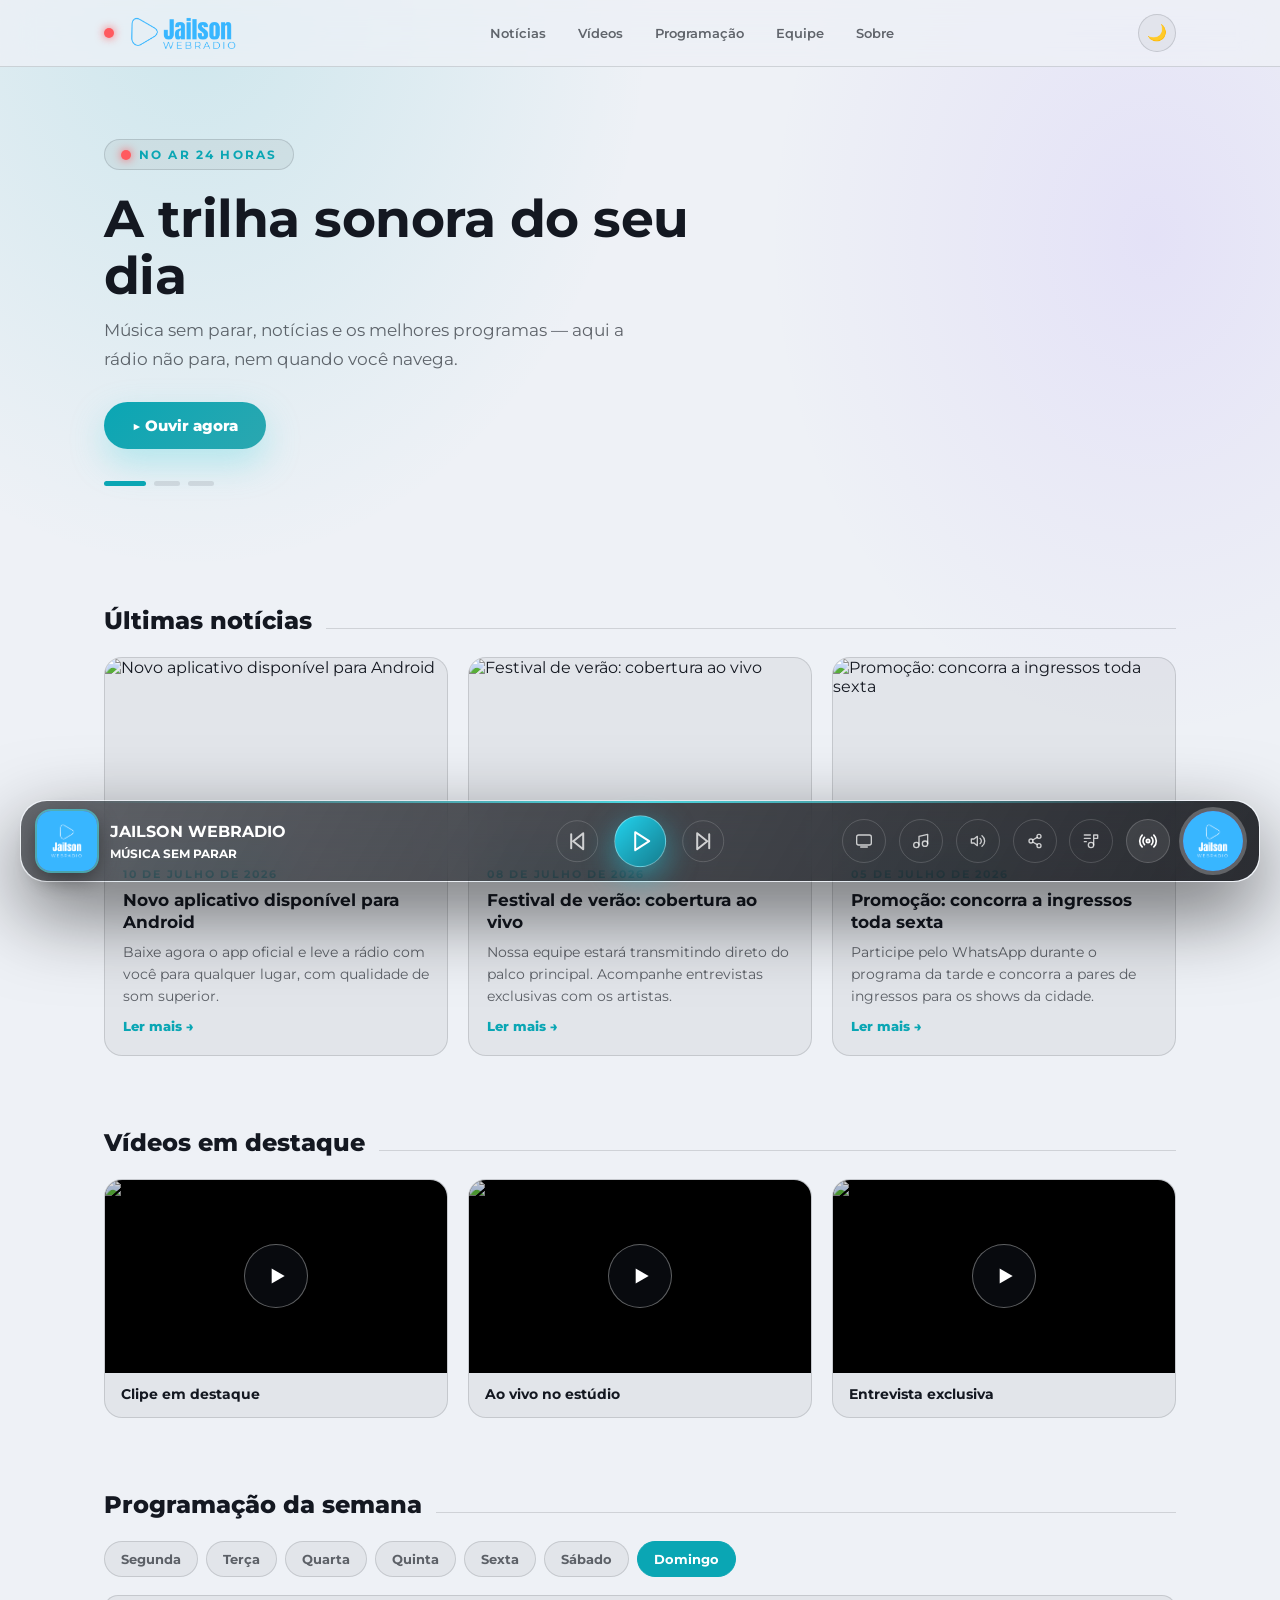
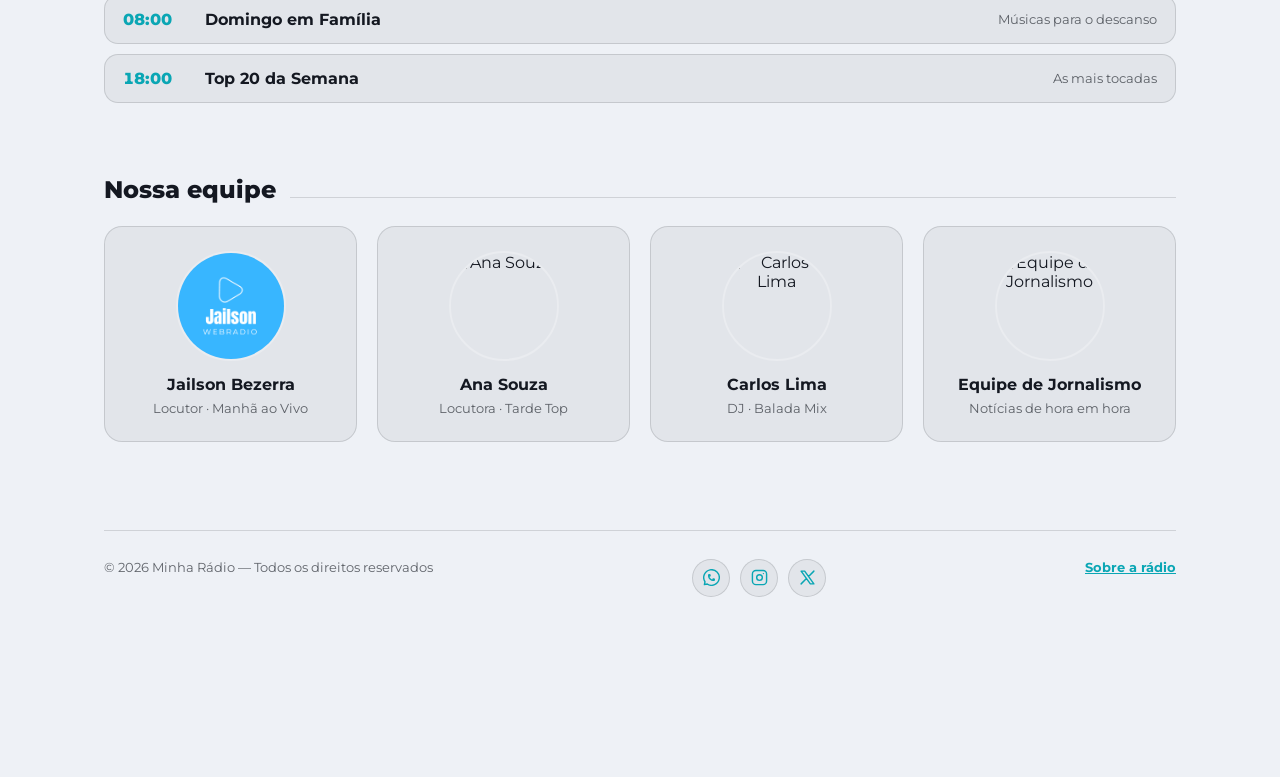
==== index.html @ c41f7ff3 "seo: demo no GitHub Pages, meta tags e README otimizado para busca - meta tags PT+EN (title/descript" ====
<!DOCTYPE html>
<html lang="pt-BR">

<head>
    <meta charset="utf-8">
    <meta name="viewport" content="width=device-width, initial-scale=1">
    <title>Player de Rádio para Rodapé do Site — O Áudio Não Para ao Navegar | Radio Player Component</title>
    <meta name="description" content="Componente de player de rádio fixo no rodapé: o áudio NUNCA para enquanto o visitante navega pelo site (navegação seamless). Now playing com capa, histórico, letra, clipe do YouTube e site demo completo com notícias, vídeos e programação.">
    <meta name="keywords" content="player de rádio rodapé, radio player footer, rádio que não para ao navegar, radio player component, html5 radio player, icecast, shoutcast, zeno fm">
    <link rel="canonical" href="https://jailsonsb2.github.io/bottom_radioplayer/">
    <meta property="og:type" content="website">
    <meta property="og:title" content="Player de Rádio para Rodapé — O Áudio Não Para ao Navegar">
    <meta property="og:description" content="Componente embutível: duas linhas de código e a rádio toca sem interrupção em todas as páginas do site.">
    <meta property="og:url" content="https://jailsonsb2.github.io/bottom_radioplayer/">
    <meta property="og:image" content="https://jailsonsb2.github.io/bottom_radioplayer/assets/jailson_cover.png">
    <meta name="twitter:card" content="summary_large_image">
    <script>
        // Aplica o tema salvo antes do primeiro paint (evita flash)
        (function () {
            var theme = localStorage.getItem("site:theme");
            if (!theme) theme = matchMedia("(prefers-color-scheme: light)").matches ? "light" : "dark";
            document.documentElement.dataset.theme = theme;
        })();
    </script>
    <link rel="stylesheet" href="site.css">
</head>

<body>
    <header class="site-header">
        <div class="site-header-inner">
            <a class="site-brand" href="index.html"><span class="site-brand-dot"></span> <span class="site-brand-name">Minha Rádio</span></a>
            <nav class="site-nav">
                <a href="#noticias">Notícias</a>
                <a href="#videos">Vídeos</a>
                <a href="#programacao">Programação</a>
                <a href="#equipe">Equipe</a>
                <a href="pagina2.html">Sobre</a>
            </nav>
            <button type="button" id="theme-toggle" class="theme-toggle" aria-label="Alternar tema claro/escuro"></button>
        </div>
    </header>

    <div class="site-container">

        <section class="hero-slider" id="site-hero"></section>

        <section class="site-section" id="noticias">
            <h2 class="site-section-title">Últimas notícias</h2>
            <div class="news-grid" id="site-news"></div>
        </section>

        <section class="site-section" id="videos">
            <h2 class="site-section-title">Vídeos em destaque</h2>
            <div class="videos-grid" id="site-videos"></div>
        </section>

        <section class="site-section" id="programacao">
            <h2 class="site-section-title">Programação da semana</h2>
            <div id="site-schedule"></div>
        </section>

        <section class="site-section" id="equipe">
            <h2 class="site-section-title">Nossa equipe</h2>
            <div class="team-grid" id="site-team"></div>
        </section>

        <footer class="site-footer">
            <span id="site-footer-text"></span>
            <div id="site-social" class="footer-social"></div>
            <span><a href="pagina2.html">Sobre a rádio</a></span>
        </footer>

    </div>

    <!-- Conteúdo do site (edite o content.js) -->
    <script src="content.js"></script>
    <script src="site.js"></script>

    <!-- RadioPlayer: só estas duas linhas em cada página do site -->
    <script src="config.js"></script>
    <script src="js/radioplayer.js"></script>
</body>

</html>
---- site.css ----
/* ============================================================
   Estilos do SITE de demonstração (seções de conteúdo).
   Mesma linguagem glass do player: vidro escuro, bordas
   translúcidas, um acento de cor. Não estiliza o player
   (que injeta o próprio CSS).
   ============================================================ */

:root {
    --site-accent: #4dd7e0;
    --site-accent-ink: #04252a;
    --site-bg: #0b0e13;
    --site-text: #eef1f5;
    --site-muted: rgba(238, 241, 245, 0.65);
    --site-surface: rgba(255, 255, 255, 0.06);
    --site-surface-strong: rgba(255, 255, 255, 0.12);
    --site-border: rgba(255, 255, 255, 0.12);
    --site-header-bg: rgba(11, 14, 19, 0.72);
    --site-glow-1: rgba(77, 215, 224, 0.12);
    --site-glow-2: rgba(160, 90, 255, 0.10);
    --site-radius: 18px;
}

/* tema claro — ativado com data-theme="light" no <html> (toggle no header) */
:root[data-theme="light"] {
    --site-accent: #0aa6b4;
    --site-accent-ink: #ffffff;
    --site-bg: #eef1f6;
    --site-text: #141821;
    --site-muted: rgba(20, 24, 33, 0.65);
    --site-surface: rgba(20, 24, 33, 0.05);
    --site-surface-strong: rgba(20, 24, 33, 0.10);
    --site-border: rgba(20, 24, 33, 0.14);
    --site-header-bg: rgba(238, 241, 246, 0.8);
    --site-glow-1: rgba(10, 166, 180, 0.14);
    --site-glow-2: rgba(140, 90, 255, 0.10);
}

* { box-sizing: border-box; }

/* barra de rolagem global, coerente com o tema (claro e escuro) */
html {
    scrollbar-width: thin;
    scrollbar-color: var(--site-surface-strong) transparent;
}

::-webkit-scrollbar {
    width: 10px;
    height: 10px;
    background: transparent;
}

::-webkit-scrollbar-track { background: transparent; }

::-webkit-scrollbar-thumb {
    background: var(--site-surface-strong);
    border-radius: 6px;
    border: 2px solid transparent;
    background-clip: padding-box;
}

::-webkit-scrollbar-thumb:hover { background: var(--site-muted); }

body {
    margin: 0;
    min-height: 100vh;
    font-family: Montserrat, system-ui, sans-serif;
    background:
        radial-gradient(60% 40% at 15% 0%, var(--site-glow-1), transparent 60%),
        radial-gradient(50% 35% at 90% 10%, var(--site-glow-2), transparent 60%),
        var(--site-bg);
    color: var(--site-text);
    transition: background-color 0.3s ease, color 0.3s ease;
}

img { max-width: 100%; display: block; }

.site-container {
    max-width: 1120px;
    margin: 0 auto;
    padding: 0 24px 180px; /* respiro para o dock do player */
}

/* --- header --- */

.site-header {
    position: sticky;
    top: 0;
    z-index: 50;
    backdrop-filter: blur(18px) saturate(160%);
    -webkit-backdrop-filter: blur(18px) saturate(160%);
    background: var(--site-header-bg);
    border-bottom: 1px solid var(--site-border);
}

.theme-toggle {
    width: 38px;
    height: 38px;
    flex: none;
    border-radius: 50%;
    border: 1px solid var(--site-border);
    background: var(--site-surface);
    color: var(--site-text);
    cursor: pointer;
    font-size: 16px;
    line-height: 1;
    display: flex;
    align-items: center;
    justify-content: center;
    transition: background 0.2s ease;
}

.theme-toggle:hover { background: var(--site-surface-strong); }

.site-header-inner {
    max-width: 1120px;
    margin: 0 auto;
    padding: 14px 24px;
    display: flex;
    align-items: center;
    justify-content: space-between;
    gap: 16px;
}

.site-brand {
    font-weight: 800;
    font-size: 18px;
    letter-spacing: 0.04em;
    color: var(--site-text);
    text-decoration: none;
    display: flex;
    align-items: center;
    gap: 10px;
}

.site-brand-logo {
    height: 38px;
    width: auto;
    display: block;
}

.site-brand-dot {
    width: 10px;
    height: 10px;
    border-radius: 50%;
    background: #ff5a5f;
    box-shadow: 0 0 10px #ff5a5f;
    animation: site-live 1.6s ease-in-out infinite;
}

@keyframes site-live {
    0%, 100% { opacity: 1; }
    50% { opacity: 0.4; }
}

.site-nav {
    display: flex;
    gap: 4px;
    flex-wrap: wrap;
}

.site-nav a {
    color: var(--site-muted);
    text-decoration: none;
    font-size: 13px;
    font-weight: 600;
    padding: 8px 14px;
    border-radius: 999px;
    transition: background 0.2s ease, color 0.2s ease;
}

.site-nav a:hover {
    background: var(--site-surface-strong);
    color: var(--site-text);
}

@media (max-width: 700px) {
    .site-nav { display: none; }
}

/* --- hero --- */

.hero {
    padding: 88px 0 64px;
    max-width: 720px;
}

.hero-badge {
    display: inline-flex;
    align-items: center;
    gap: 8px;
    padding: 7px 16px;
    border-radius: 999px;
    background: var(--site-surface);
    border: 1px solid var(--site-border);
    font-size: 12px;
    font-weight: 700;
    letter-spacing: 0.18em;
    text-transform: uppercase;
    color: var(--site-accent);
}

.hero h1 {
    margin: 20px 0 12px;
    font-size: clamp(34px, 6vw, 56px);
    line-height: 1.1;
    letter-spacing: -0.01em;
}

.hero p {
    margin: 0 0 28px;
    font-size: 17px;
    line-height: 1.7;
    color: var(--site-muted);
}

.hero-cta {
    display: inline-flex;
    align-items: center;
    gap: 10px;
    padding: 14px 28px;
    border: none;
    border-radius: 999px;
    background: linear-gradient(135deg, var(--site-accent), #2ba7b0);
    color: var(--site-accent-ink);
    font-family: inherit;
    font-size: 15px;
    font-weight: 800;
    cursor: pointer;
    text-decoration: none;
    box-shadow: 0 14px 34px rgba(77, 215, 224, 0.35);
    transition: transform 0.15s ease, box-shadow 0.2s ease;
}

.hero-cta:hover {
    transform: scale(1.04);
    box-shadow: 0 16px 40px rgba(77, 215, 224, 0.45);
}

/* --- hero slider --- */

.hero-slider {
    position: relative;
    padding: 72px 0 48px;
}

.hero-slides { display: grid; }

.hero-slide {
    grid-area: 1 / 1;
    max-width: 680px;
    opacity: 0;
    transform: translateY(12px);
    transition: opacity 0.5s ease, transform 0.5s ease;
    pointer-events: none;
}

.hero-slide.is-active {
    opacity: 1;
    transform: none;
    pointer-events: auto;
}

.hero-slide h1 {
    margin: 20px 0 12px;
    font-size: clamp(32px, 5.5vw, 52px);
    line-height: 1.1;
    letter-spacing: -0.01em;
}

.hero-slide p {
    margin: 0 0 28px;
    font-size: 17px;
    line-height: 1.7;
    color: var(--site-muted);
    max-width: 560px;
}

/* camada própria das imagens (irmã dos slides): fica fora do transform dos
   slides — dentro deles o transform virava containing block da imagem
   absoluta e ela "pulava" de posição ao fim da transição */
.hero-slide-image {
    position: absolute;
    top: 48px;
    right: 0;
    bottom: 48px;
    width: 40%;
    height: auto;
    object-fit: cover;
    border-radius: 24px;
    pointer-events: none;
    mask-image: linear-gradient(90deg, transparent, #000 45%);
    -webkit-mask-image: linear-gradient(90deg, transparent, #000 45%);
    opacity: 0;
    transition: opacity 0.5s ease;
}

.hero-slide-image.is-active { opacity: 0.9; }

@media (max-width: 980px) {
    .hero-images { display: none; }
}

.hero-dots {
    display: flex;
    gap: 8px;
    margin-top: 32px;
}

.hero-dot {
    width: 26px;
    height: 5px;
    padding: 0;
    border: none;
    border-radius: 3px;
    background: var(--site-surface-strong);
    cursor: pointer;
    transition: background 0.2s ease, width 0.2s ease;
}

.hero-dot:hover { background: var(--site-muted); }

.hero-dot.is-active {
    width: 42px;
    background: var(--site-accent);
}

/* --- seções --- */

.site-section {
    margin-top: 72px;
    scroll-margin-top: 84px; /* âncoras não ficam escondidas sob o header fixo */
}

.site-section-title {
    display: flex;
    align-items: baseline;
    gap: 14px;
    margin: 0 0 22px;
    font-size: 24px;
    font-weight: 800;
}

.site-section-title::after {
    content: "";
    flex: 1;
    height: 1px;
    background: var(--site-border);
}

/* --- notícias --- */

.news-grid {
    display: grid;
    grid-template-columns: repeat(auto-fill, minmax(280px, 1fr));
    gap: 20px;
}

.news-card {
    display: flex;
    flex-direction: column;
    border-radius: var(--site-radius);
    overflow: hidden;
    background: var(--site-surface);
    border: 1px solid var(--site-border);
    text-decoration: none;
    color: inherit;
    transition: transform 0.15s ease, border-color 0.2s ease;
}

.news-card:hover {
    transform: translateY(-3px);
    border-color: rgba(255, 255, 255, 0.25);
}

.news-card img {
    width: 100%;
    aspect-ratio: 16 / 9;
    object-fit: cover;
}

.news-card-body {
    padding: 16px 18px 20px;
}

.news-card-date {
    font-size: 11px;
    font-weight: 700;
    letter-spacing: 0.16em;
    text-transform: uppercase;
    color: var(--site-accent);
}

.news-card h3 {
    margin: 8px 0 8px;
    font-size: 17px;
    line-height: 1.35;
}

.news-card p {
    margin: 0;
    font-size: 13.5px;
    line-height: 1.6;
    color: var(--site-muted);
}

.news-card-more {
    display: inline-block;
    margin-top: 12px;
    font-size: 12.5px;
    font-weight: 800;
    color: var(--site-accent);
}

/* modal de notícia (conteúdo completo) */
.news-modal {
    position: fixed;
    inset: 0;
    z-index: 200;
    display: flex;
    align-items: center;
    justify-content: center;
    padding: 24px;
    background: rgba(5, 8, 12, 0.7);
    backdrop-filter: blur(8px);
    -webkit-backdrop-filter: blur(8px);
    opacity: 0;
    transition: opacity 0.25s ease;
}

.news-modal.is-open { opacity: 1; }

.news-modal-card {
    position: relative;
    width: min(680px, 100%);
    max-height: 85vh;
    overflow-y: auto;
    border-radius: 22px;
    background: var(--site-bg);
    border: 1px solid var(--site-border);
    box-shadow: 0 40px 100px rgba(0, 0, 0, 0.55);
    transform: translateY(16px);
    transition: transform 0.25s ease;
}

.news-modal.is-open .news-modal-card { transform: none; }

/* scrollbar discreta, coerente com o vidro */
.news-modal-card {
    scrollbar-width: thin;
    scrollbar-color: var(--site-surface-strong) transparent;
}

.news-modal-card::-webkit-scrollbar { width: 8px; }
.news-modal-card::-webkit-scrollbar-track { background: transparent; }

.news-modal-card::-webkit-scrollbar-thumb {
    background: var(--site-surface-strong);
    border-radius: 4px;
}

.news-modal-card::-webkit-scrollbar-thumb:hover { background: var(--site-muted); }

.news-modal-card > img {
    width: 100%;
    aspect-ratio: 16 / 7;
    object-fit: cover;
}

.news-modal-close {
    position: absolute;
    top: 14px;
    right: 14px;
    z-index: 2;
    width: 38px;
    height: 38px;
    border: none;
    border-radius: 50%;
    background: rgba(11, 14, 19, 0.65);
    color: #fff;
    font-size: 15px;
    cursor: pointer;
    backdrop-filter: blur(8px);
    transition: background 0.2s ease;
}

.news-modal-close:hover { background: rgba(11, 14, 19, 0.9); }

.news-modal-body { padding: 24px 28px 32px; }

.news-modal-body h2 {
    margin: 10px 0 16px;
    font-size: 24px;
    line-height: 1.3;
}

.news-modal-body p {
    margin: 0 0 14px;
    font-size: 15px;
    line-height: 1.8;
    color: var(--site-muted);
}

body.news-modal-open { overflow: hidden; }

/* --- vídeos (click-to-play, leve) --- */

.videos-grid {
    display: grid;
    grid-template-columns: repeat(auto-fill, minmax(300px, 1fr));
    gap: 20px;
}

.video-card {
    border-radius: var(--site-radius);
    overflow: hidden;
    border: 1px solid var(--site-border);
    background: var(--site-surface);
}

.video-thumb {
    position: relative;
    width: 100%;
    aspect-ratio: 16 / 9;
    padding: 0;
    border: none;
    cursor: pointer;
    background: #000;
    display: block;
}

.video-thumb img {
    width: 100%;
    height: 100%;
    object-fit: cover;
    opacity: 0.85;
    transition: opacity 0.2s ease, transform 0.3s ease;
}

.video-thumb:hover img {
    opacity: 1;
    transform: scale(1.03);
}

.video-thumb::after {
    content: "";
    position: absolute;
    inset: 0;
    margin: auto;
    width: 64px;
    height: 64px;
    border-radius: 50%;
    background:
        url('data:image/svg+xml;utf8,<svg xmlns="http://www.w3.org/2000/svg" viewBox="0 0 24 24" fill="white"><path d="m8 5 12 7-12 7z"/></svg>') center / 26px no-repeat,
        rgba(11, 14, 19, 0.75);
    border: 1px solid rgba(255, 255, 255, 0.35);
    backdrop-filter: blur(6px);
    transition: transform 0.15s ease;
}

.video-thumb:hover::after { transform: scale(1.08); }

.video-card iframe {
    width: 100%;
    aspect-ratio: 16 / 9;
    border: 0;
    display: block;
}

.video-card-title {
    padding: 12px 16px 14px;
    font-size: 14px;
    font-weight: 700;
}

/* --- modo vídeo: mini-player flutuante (sobrevive à navegação) --- */

.video-dock {
    position: fixed;
    right: 16px;
    bottom: 122px; /* acima do dock do player */
    z-index: 90;
    width: min(400px, calc(100vw - 32px));
    border-radius: 16px;
    overflow: hidden;
    background: rgba(13, 17, 23, 0.96);
    border: 1px solid rgba(255, 255, 255, 0.16);
    box-shadow: 0 24px 60px rgba(0, 0, 0, 0.55);
    animation: video-dock-in 0.35s ease both;
}

@keyframes video-dock-in {
    from { transform: translateY(16px); opacity: 0; }
}

.video-dock-header {
    display: flex;
    align-items: center;
    justify-content: space-between;
    gap: 10px;
    padding: 10px 12px;
    color: #fff;
}

.video-dock-title {
    font-size: 13px;
    font-weight: 700;
    white-space: nowrap;
    overflow: hidden;
    text-overflow: ellipsis;
}

.video-dock-close {
    flex: none;
    width: 28px;
    height: 28px;
    border: none;
    border-radius: 50%;
    background: rgba(255, 255, 255, 0.1);
    color: #fff;
    font-size: 12px;
    cursor: pointer;
    transition: background 0.2s ease;
}

.video-dock-close:hover { background: rgba(255, 255, 255, 0.22); }

.video-dock-body iframe {
    width: 100%;
    aspect-ratio: 16 / 9;
    display: block;
    border: 0;
}

/* --- programação --- */

.schedule-tabs {
    display: flex;
    gap: 8px;
    flex-wrap: wrap;
    margin-bottom: 18px;
}

.schedule-tab {
    padding: 9px 16px;
    border-radius: 999px;
    border: 1px solid var(--site-border);
    background: var(--site-surface);
    color: var(--site-muted);
    font-family: inherit;
    font-size: 13px;
    font-weight: 700;
    cursor: pointer;
    transition: background 0.2s ease, color 0.2s ease;
}

.schedule-tab:hover { background: var(--site-surface-strong); }

.schedule-tab.is-active {
    background: var(--site-accent);
    border-color: var(--site-accent);
    color: var(--site-accent-ink);
}

.schedule-list {
    display: grid;
    gap: 10px;
}

.schedule-item {
    display: flex;
    align-items: center;
    gap: 18px;
    padding: 14px 18px;
    border-radius: 14px;
    background: var(--site-surface);
    border: 1px solid var(--site-border);
}

.schedule-time {
    flex: none;
    min-width: 64px;
    font-weight: 800;
    color: var(--site-accent);
    font-variant-numeric: tabular-nums;
}

.schedule-name { font-weight: 700; }

.schedule-host {
    margin-left: auto;
    font-size: 13px;
    color: var(--site-muted);
    text-align: right;
}

.schedule-empty {
    padding: 22px;
    text-align: center;
    color: var(--site-muted);
    background: var(--site-surface);
    border: 1px dashed var(--site-border);
    border-radius: 14px;
}

/* --- equipe --- */

.team-grid {
    display: grid;
    grid-template-columns: repeat(auto-fill, minmax(200px, 1fr));
    gap: 20px;
}

.team-card {
    text-align: center;
    padding: 24px 16px;
    border-radius: var(--site-radius);
    background: var(--site-surface);
    border: 1px solid var(--site-border);
}

.team-card img {
    width: 110px;
    height: 110px;
    border-radius: 50%;
    object-fit: cover;
    margin: 0 auto 14px;
    border: 2px solid rgba(255, 255, 255, 0.25);
}

.team-card h3 { margin: 0 0 4px; font-size: 16px; }

.team-card span { font-size: 12.5px; color: var(--site-muted); }

/* --- footer --- */

.site-footer {
    margin-top: 88px;
    padding-top: 28px;
    border-top: 1px solid var(--site-border);
    display: flex;
    justify-content: space-between;
    gap: 16px;
    flex-wrap: wrap;
    font-size: 13px;
    color: var(--site-muted);
}

.site-footer a { color: var(--site-accent); font-weight: 700; }

/* redes sociais (saíram do player) */
.footer-social {
    display: flex;
    gap: 10px;
    flex-wrap: wrap;
}

.site-social-item {
    width: 38px;
    height: 38px;
    display: flex;
    align-items: center;
    justify-content: center;
    border-radius: 50%;
    border: 1px solid var(--site-border);
    background: var(--site-surface);
    color: var(--site-text);
    transition: background 0.2s ease, transform 0.15s ease;
}

.site-social-item:hover {
    background: var(--site-surface-strong);
    transform: translateY(-2px);
}

.site-social-item svg {
    width: 17px;
    height: 17px;
    fill: none;
    stroke: currentColor;
    stroke-width: 2;
    stroke-linecap: round;
    stroke-linejoin: round;
}
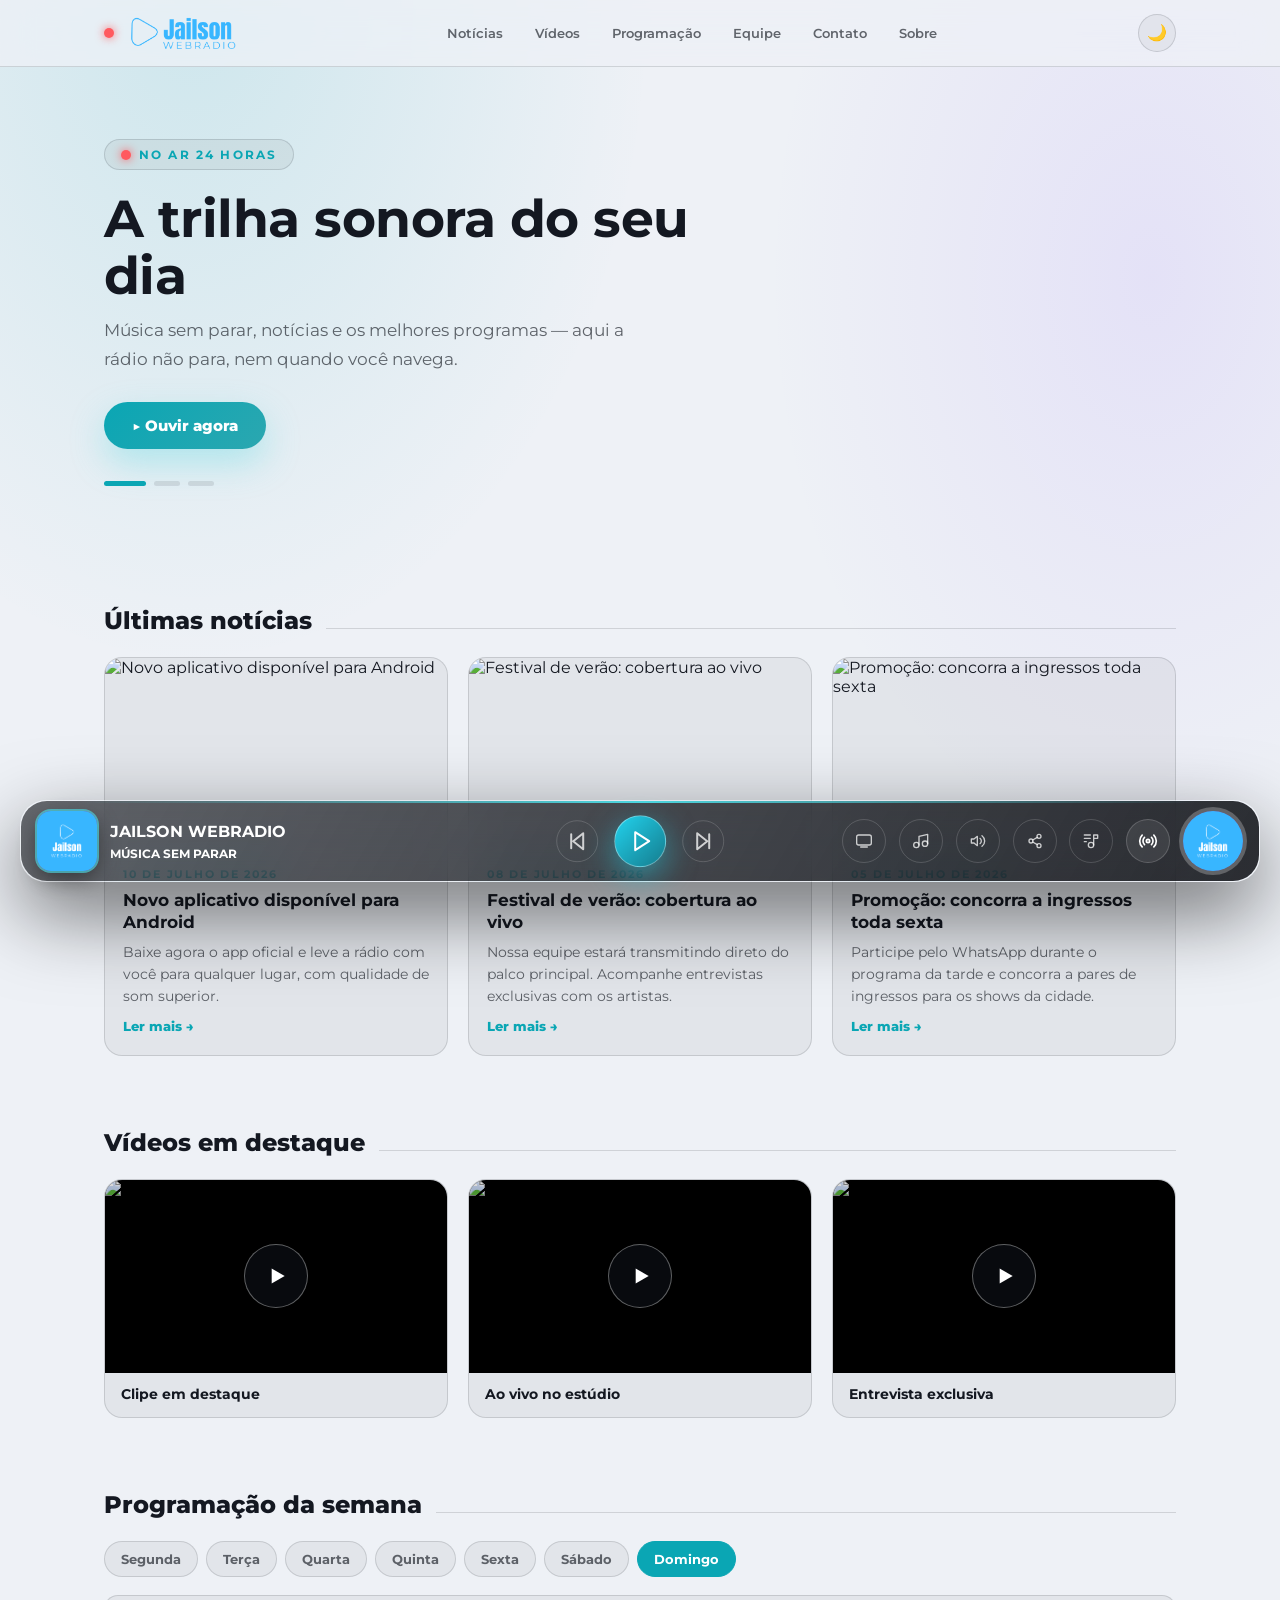
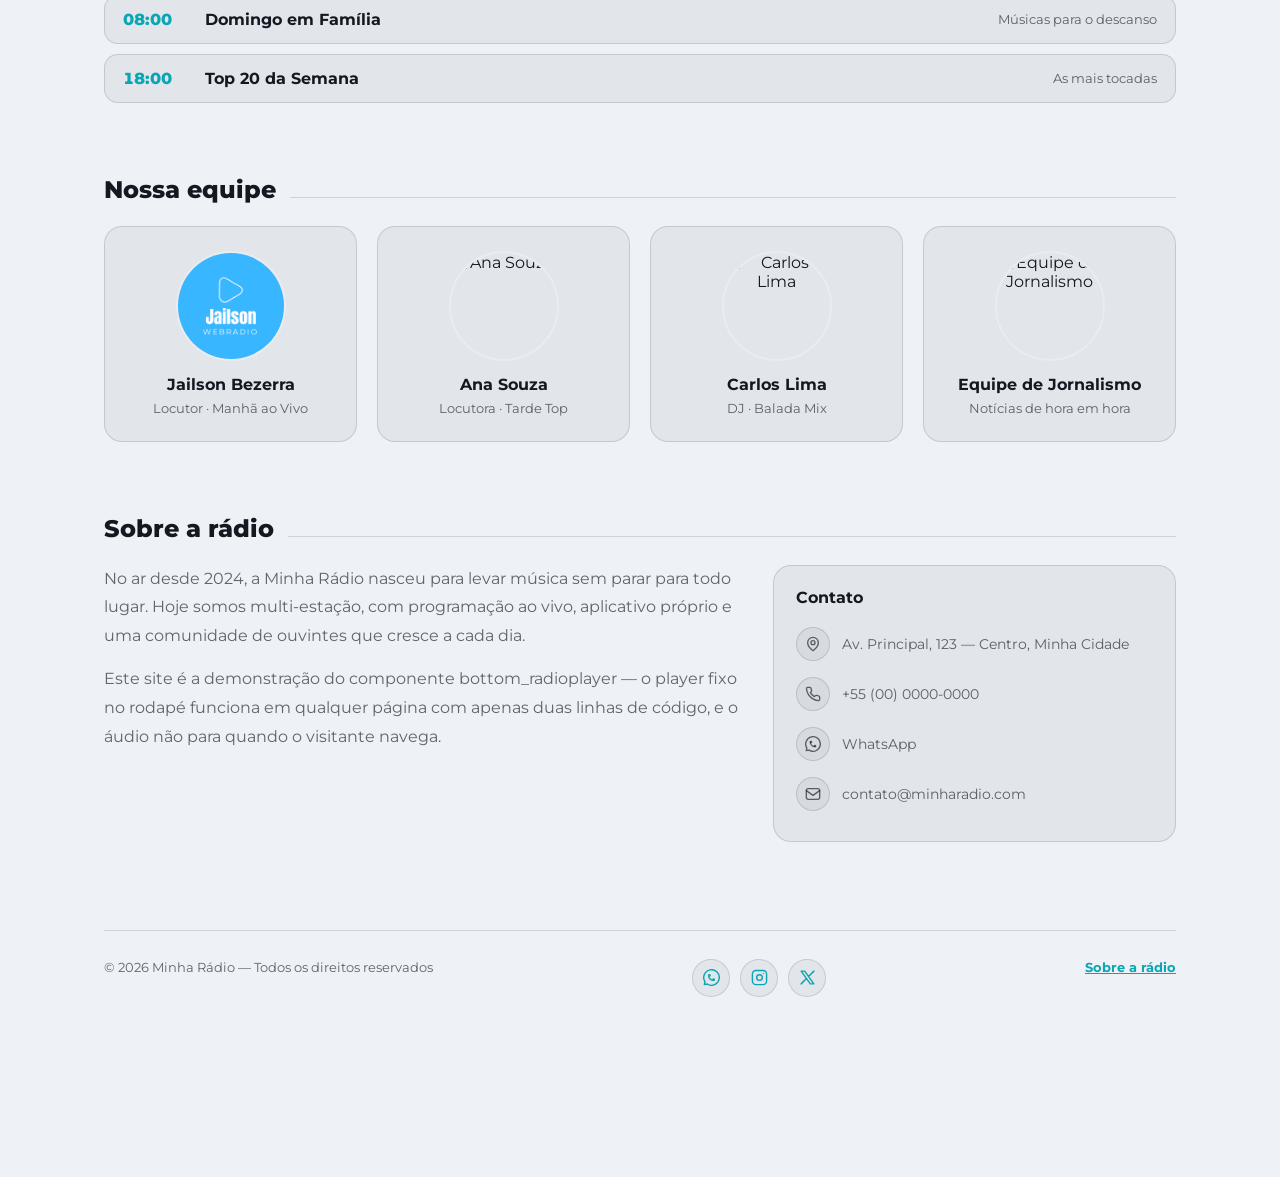
==== commit 6a0119e8: "feat: lyrics toggle, about/contact section and mobile nav menu (#6) - New `lyrics: false` option in " ====
--- a/index.html
+++ b/index.html
@@ -34,9 +34,13 @@
                 <a href="#videos">Vídeos</a>
                 <a href="#programacao">Programação</a>
                 <a href="#equipe">Equipe</a>
+                <a href="#contato">Contato</a>
                 <a href="pagina2.html">Sobre</a>
             </nav>
             <button type="button" id="theme-toggle" class="theme-toggle" aria-label="Alternar tema claro/escuro"></button>
+            <button type="button" id="nav-toggle" class="nav-toggle" aria-label="Abrir menu" aria-expanded="false">
+                <svg viewBox="0 0 24 24"><path d="M3 6h18M3 12h18M3 18h18"></path></svg>
+            </button>
         </div>
     </header>
 
@@ -64,6 +68,11 @@
             <div class="team-grid" id="site-team"></div>
         </section>
 
+        <section class="site-section" id="contato">
+            <h2 class="site-section-title">Sobre a rádio</h2>
+            <div class="about-grid" id="site-about"></div>
+        </section>
+
         <footer class="site-footer">
             <span id="site-footer-text"></span>
             <div id="site-social" class="footer-social"></div>
--- a/site.css
+++ b/site.css
@@ -173,8 +173,59 @@
     color: var(--site-text);
 }
 
+/* botão hambúrguer — só aparece em telas pequenas */
+.nav-toggle {
+    display: none;
+    width: 38px;
+    height: 38px;
+    flex: none;
+    border-radius: 50%;
+    border: 1px solid var(--site-border);
+    background: var(--site-surface);
+    color: var(--site-text);
+    cursor: pointer;
+    align-items: center;
+    justify-content: center;
+    transition: background 0.2s ease;
+}
+
+.nav-toggle:hover { background: var(--site-surface-strong); }
+
+.nav-toggle svg {
+    width: 18px;
+    height: 18px;
+    fill: none;
+    stroke: currentColor;
+    stroke-width: 2;
+    stroke-linecap: round;
+}
+
 @media (max-width: 700px) {
-    .site-nav { display: none; }
+    .nav-toggle { display: flex; }
+
+    /* menu vira um painel colapsável abaixo do header */
+    .site-nav {
+        display: none;
+        position: absolute;
+        top: 100%;
+        left: 0;
+        right: 0;
+        flex-direction: column;
+        gap: 2px;
+        padding: 8px 16px 14px;
+        /* fundo sólido: o painel cobre o conteúdo da página ao abrir */
+        background: var(--site-bg);
+        border-bottom: 1px solid var(--site-border);
+        box-shadow: 0 18px 30px rgba(0, 0, 0, 0.18);
+    }
+
+    .site-header.nav-open .site-nav { display: flex; }
+
+    .site-nav a {
+        padding: 12px 14px;
+        font-size: 14px;
+        border-radius: 12px;
+    }
 }
 
 /* --- hero --- */
@@ -731,6 +782,71 @@
 
 .team-card span { font-size: 12.5px; color: var(--site-muted); }
 
+/* --- sobre a rádio (história + contato) --- */
+
+.about-grid {
+    display: grid;
+    grid-template-columns: 1.6fr 1fr;
+    gap: 24px;
+    align-items: start;
+}
+
+.about-history p {
+    margin: 0 0 14px;
+    line-height: 1.8;
+    color: var(--site-muted);
+}
+
+.about-history p:last-child { margin-bottom: 0; }
+
+.contact-card {
+    border-radius: var(--site-radius);
+    background: var(--site-surface);
+    border: 1px solid var(--site-border);
+    padding: 22px;
+}
+
+.contact-card h3 { margin: 0 0 12px; font-size: 16px; }
+
+.contact-item {
+    display: flex;
+    align-items: center;
+    gap: 12px;
+    padding: 8px 0;
+    color: var(--site-muted);
+    font-size: 13.5px;
+    text-decoration: none;
+    transition: color 0.2s ease;
+}
+
+a.contact-item:hover { color: var(--site-text); }
+
+.contact-icon {
+    width: 34px;
+    height: 34px;
+    flex: none;
+    display: flex;
+    align-items: center;
+    justify-content: center;
+    border-radius: 50%;
+    border: 1px solid var(--site-border);
+    background: var(--site-surface);
+}
+
+.contact-icon svg {
+    width: 16px;
+    height: 16px;
+    fill: none;
+    stroke: currentColor;
+    stroke-width: 2;
+    stroke-linecap: round;
+    stroke-linejoin: round;
+}
+
+@media (max-width: 800px) {
+    .about-grid { grid-template-columns: 1fr; }
+}
+
 /* --- footer --- */
 
 .site-footer {
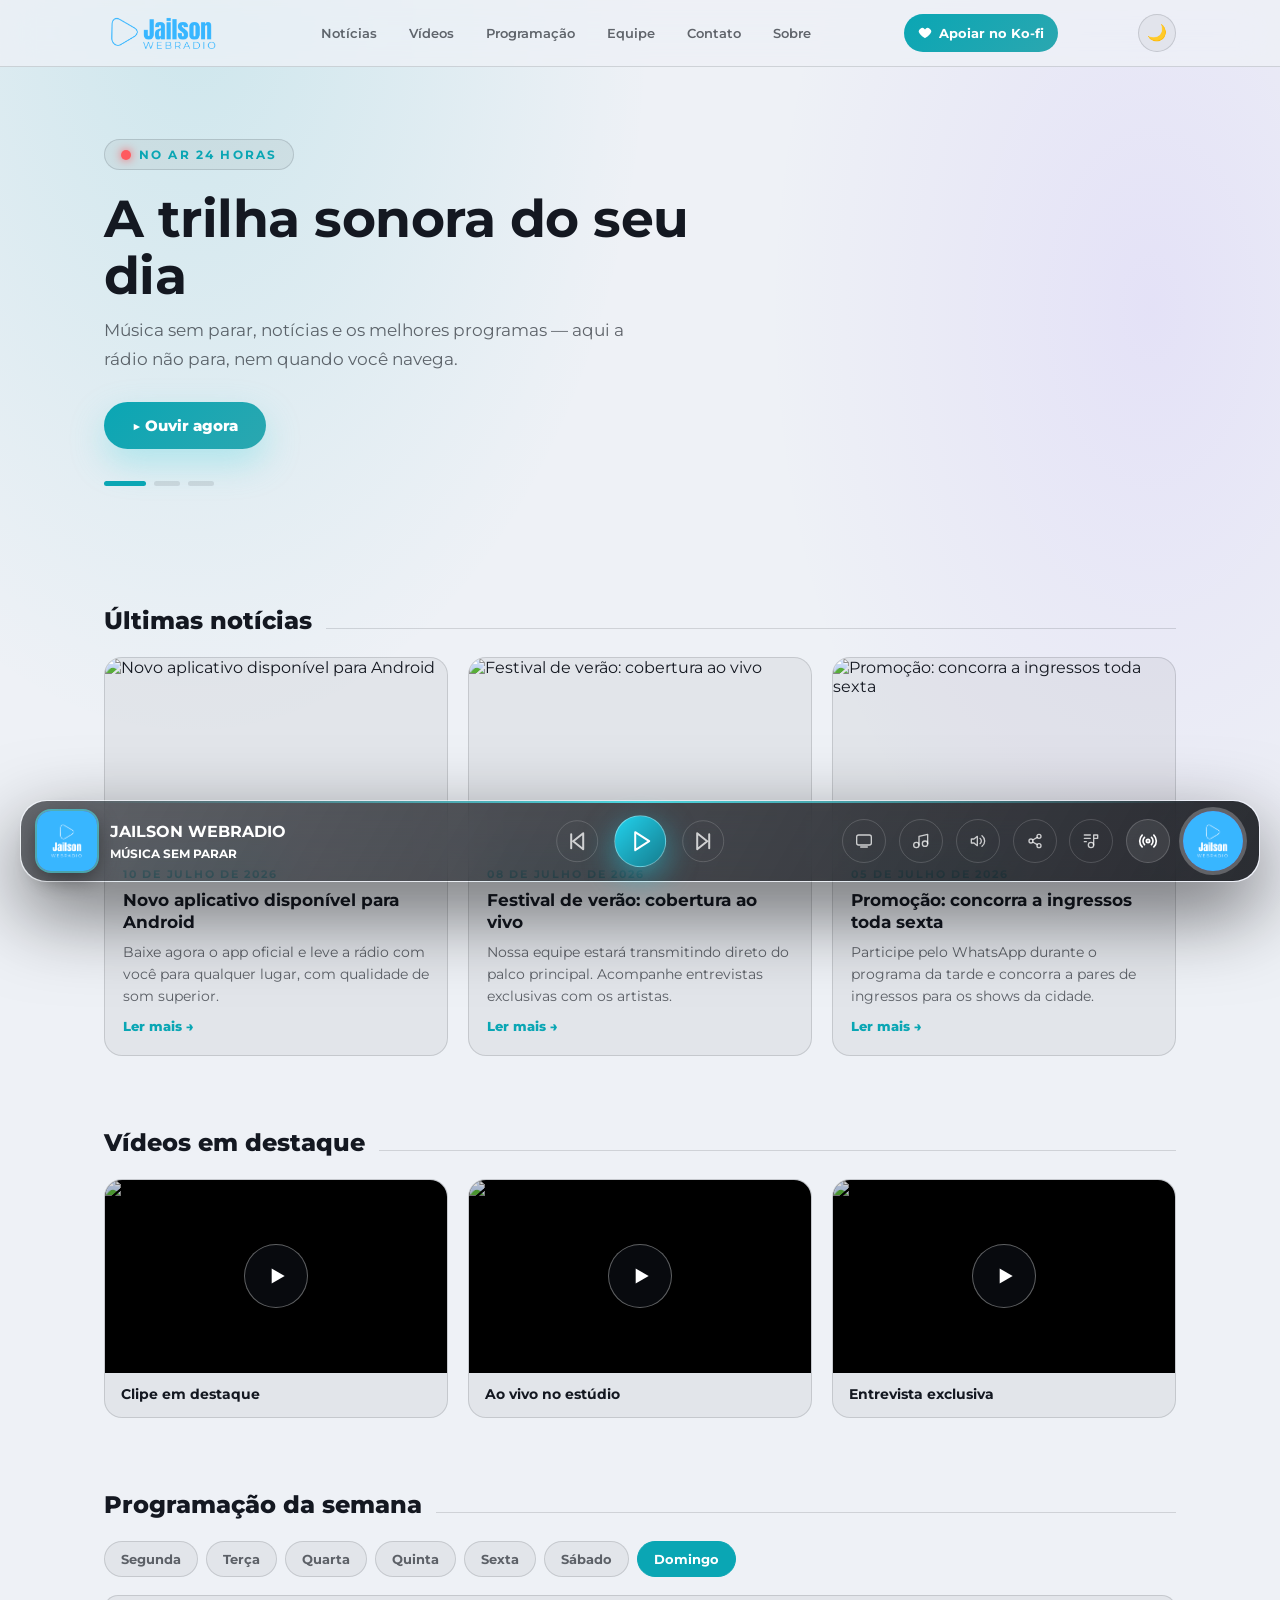
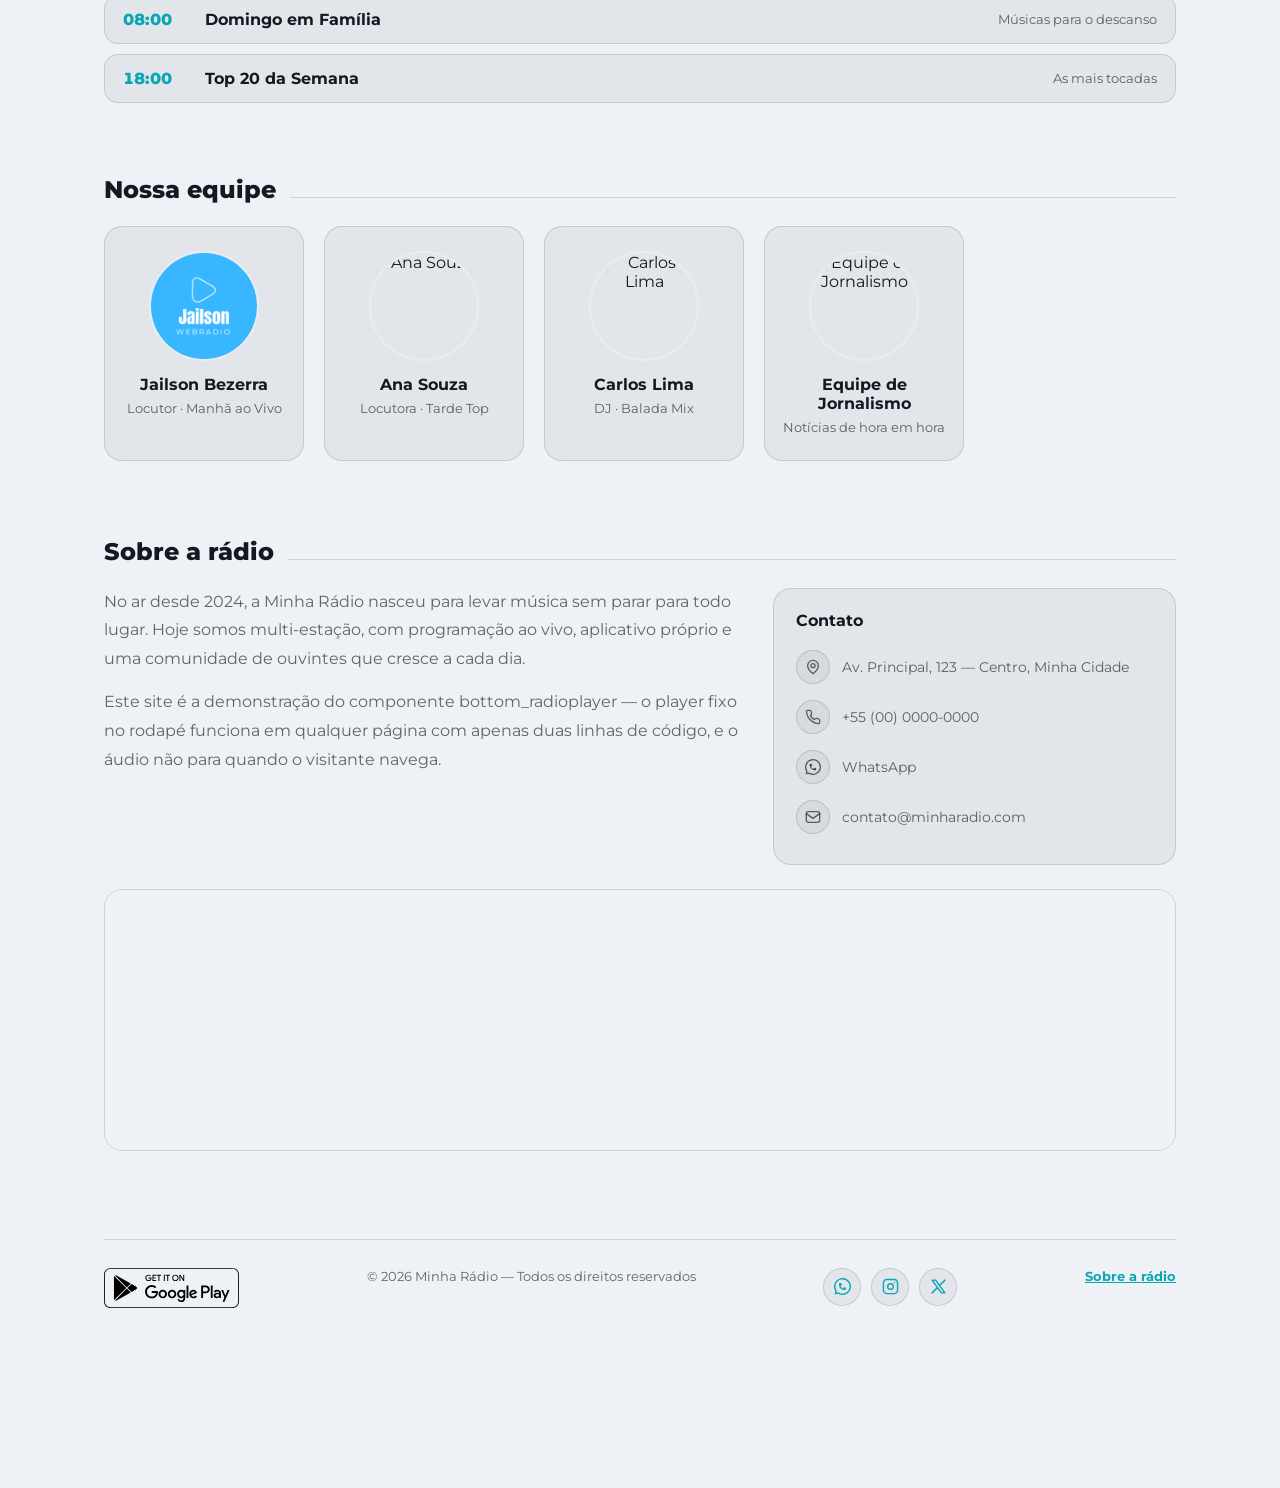
==== commit 2adb717d: "Add new Kofi brand asset: support_me_on_kofi_red.png" ====
--- a/index.html
+++ b/index.html
@@ -28,7 +28,7 @@
 <body>
     <header class="site-header">
         <div class="site-header-inner">
-            <a class="site-brand" href="index.html"><span class="site-brand-dot"></span> <span class="site-brand-name">Minha Rádio</span></a>
+            <a class="site-brand" href="index.html"><span class="site-brand-name">Minha Rádio</span></a>
             <nav class="site-nav">
                 <a href="#noticias">Notícias</a>
                 <a href="#videos">Vídeos</a>
--- a/site.css
+++ b/site.css
@@ -111,6 +111,79 @@
 
 .theme-toggle:hover { background: var(--site-surface-strong); }
 
+/* extras no topo: chip de clima + botão de doação (à la portal) */
+.header-extras {
+    display: flex;
+    align-items: center;
+    gap: 10px;
+}
+
+.header-weather {
+    display: flex;
+    align-items: center;
+    gap: 8px;
+    height: 38px;
+    padding: 0 12px 0 10px;
+    border-radius: 999px;
+    border: 1px solid var(--site-border);
+    background: var(--site-surface);
+    color: var(--site-text);
+    text-decoration: none;
+    transition: background 0.2s ease;
+}
+
+.header-weather:hover { background: var(--site-surface-strong); }
+
+.header-weather-icon { font-size: 18px; line-height: 1; }
+
+.header-weather-info {
+    display: flex;
+    flex-direction: column;
+    line-height: 1.15;
+}
+
+.header-weather-city {
+    font-size: 11px;
+    font-weight: 600;
+    color: var(--site-muted);
+}
+
+.header-weather-temp {
+    font-size: 13px;
+    font-weight: 700;
+}
+
+.header-donate {
+    display: inline-flex;
+    align-items: center;
+    justify-content: center;
+    gap: 7px;
+    height: 38px;
+    padding: 0 14px;
+    border-radius: 999px;
+    font-size: 13px;
+    font-weight: 700;
+    text-decoration: none;
+    color: var(--site-accent-ink);
+    background: linear-gradient(135deg, var(--site-accent), #2ba7b0);
+    transition: filter 0.2s ease, transform 0.15s ease;
+}
+
+.header-donate:hover { filter: brightness(1.08); transform: translateY(-1px); }
+
+.header-donate-icon {
+    display: flex;
+    width: 14px;
+    height: 14px;
+}
+
+.header-donate-icon svg {
+    width: 100%;
+    height: 100%;
+    fill: currentColor;
+    stroke: none;
+}
+
 .site-header-inner {
     max-width: 1120px;
     margin: 0 auto;
@@ -202,6 +275,13 @@
 
 @media (max-width: 700px) {
     .nav-toggle { display: flex; }
+
+    /* no mobile o header fica apertado: o clima some, o botão de doar
+       vira só o coração (o rótulo é escondido) */
+    .header-weather { display: none; }
+
+    .header-donate { padding: 8px; gap: 0; }
+    .header-donate span:not(.header-donate-icon) { display: none; }
 
     /* menu vira um painel colapsável abaixo do header */
     .site-nav {
@@ -755,13 +835,54 @@
 
 /* --- equipe --- */
 
-.team-grid {
-    display: grid;
-    grid-template-columns: repeat(auto-fill, minmax(200px, 1fr));
+/* Carrossel: track rola na horizontal (scroll-snap), setas nas pontas.
+   As setas só aparecem quando o conteúdo transborda (has-overflow),
+   e ficam desabilitadas na ponta em que já não há mais o que rolar. */
+.team-carousel {
+    position: relative;
+    display: flex;
+    align-items: center;
+    gap: 10px;
+}
+
+.team-arrow {
+    flex: none;
+    width: 40px;
+    height: 40px;
+    border-radius: 50%;
+    border: 1px solid var(--site-border);
+    background: var(--site-surface);
+    color: var(--site-text);
+    font-size: 20px;
+    line-height: 1;
+    cursor: pointer;
+    transition: background 0.2s ease, opacity 0.2s ease;
+    display: none;
+}
+
+.team-carousel.has-overflow .team-arrow { display: block; }
+
+.team-arrow:hover:not(:disabled) { background: var(--site-surface-strong); }
+
+.team-arrow:disabled { opacity: 0.35; cursor: default; }
+
+.team-track {
+    display: flex;
     gap: 20px;
-}
+    overflow-x: auto;
+    scroll-snap-type: x mandatory;
+    scroll-behavior: smooth;
+    flex: 1;
+    min-width: 0;
+    padding-bottom: 4px;
+}
+
+.team-track::-webkit-scrollbar { height: 6px; }
 
 .team-card {
+    flex: none;
+    width: 200px;
+    scroll-snap-align: start;
     text-align: center;
     padding: 24px 16px;
     border-radius: var(--site-radius);
@@ -843,6 +964,21 @@
     stroke-linejoin: round;
 }
 
+/* mapa: ocupa as duas colunas do grid, abaixo da história/contato */
+.map-card {
+    grid-column: 1 / -1;
+    border-radius: var(--site-radius);
+    border: 1px solid var(--site-border);
+    overflow: hidden;
+}
+
+.map-card iframe {
+    display: block;
+    width: 100%;
+    height: 260px;
+    border: 0;
+}
+
 @media (max-width: 800px) {
     .about-grid { grid-template-columns: 1fr; }
 }
@@ -897,3 +1033,30 @@
     stroke-linecap: round;
     stroke-linejoin: round;
 }
+
+/* badges oficiais das lojas (rodapé) — SVG branco de assets/app/ */
+.footer-apps {
+    display: flex;
+    gap: 10px;
+    flex-wrap: wrap;
+    align-items: center;
+}
+
+.store-badge {
+    display: inline-flex;
+    transition: transform 0.15s ease, opacity 0.2s ease;
+}
+
+.store-badge:hover { transform: translateY(-1px); opacity: 0.85; }
+
+.store-badge img {
+    height: 40px;
+    width: auto;
+    display: block;
+}
+
+/* o SVG é branco (feito para fundo escuro); no tema claro, inverte para
+   preto e assim mantém contraste sobre o rodapé claro */
+:root[data-theme="light"] .store-badge img {
+    filter: invert(1);
+}
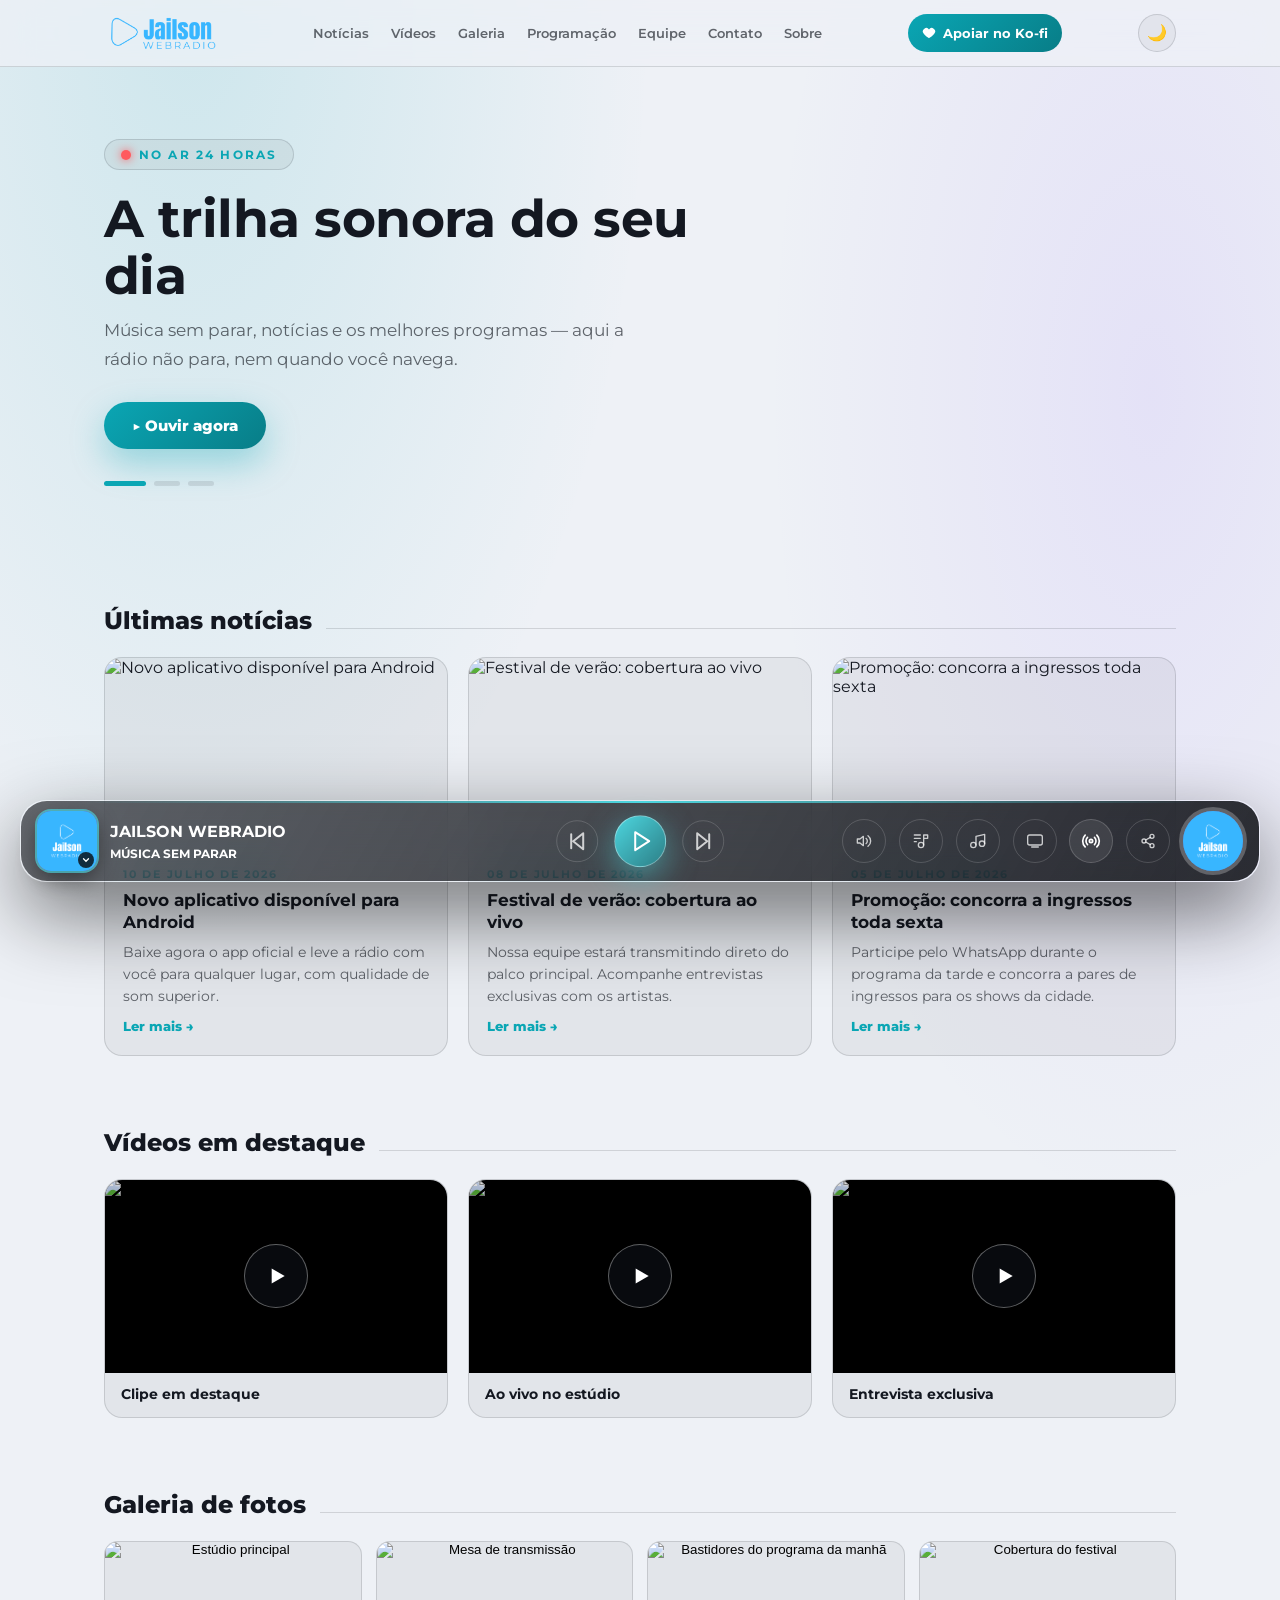
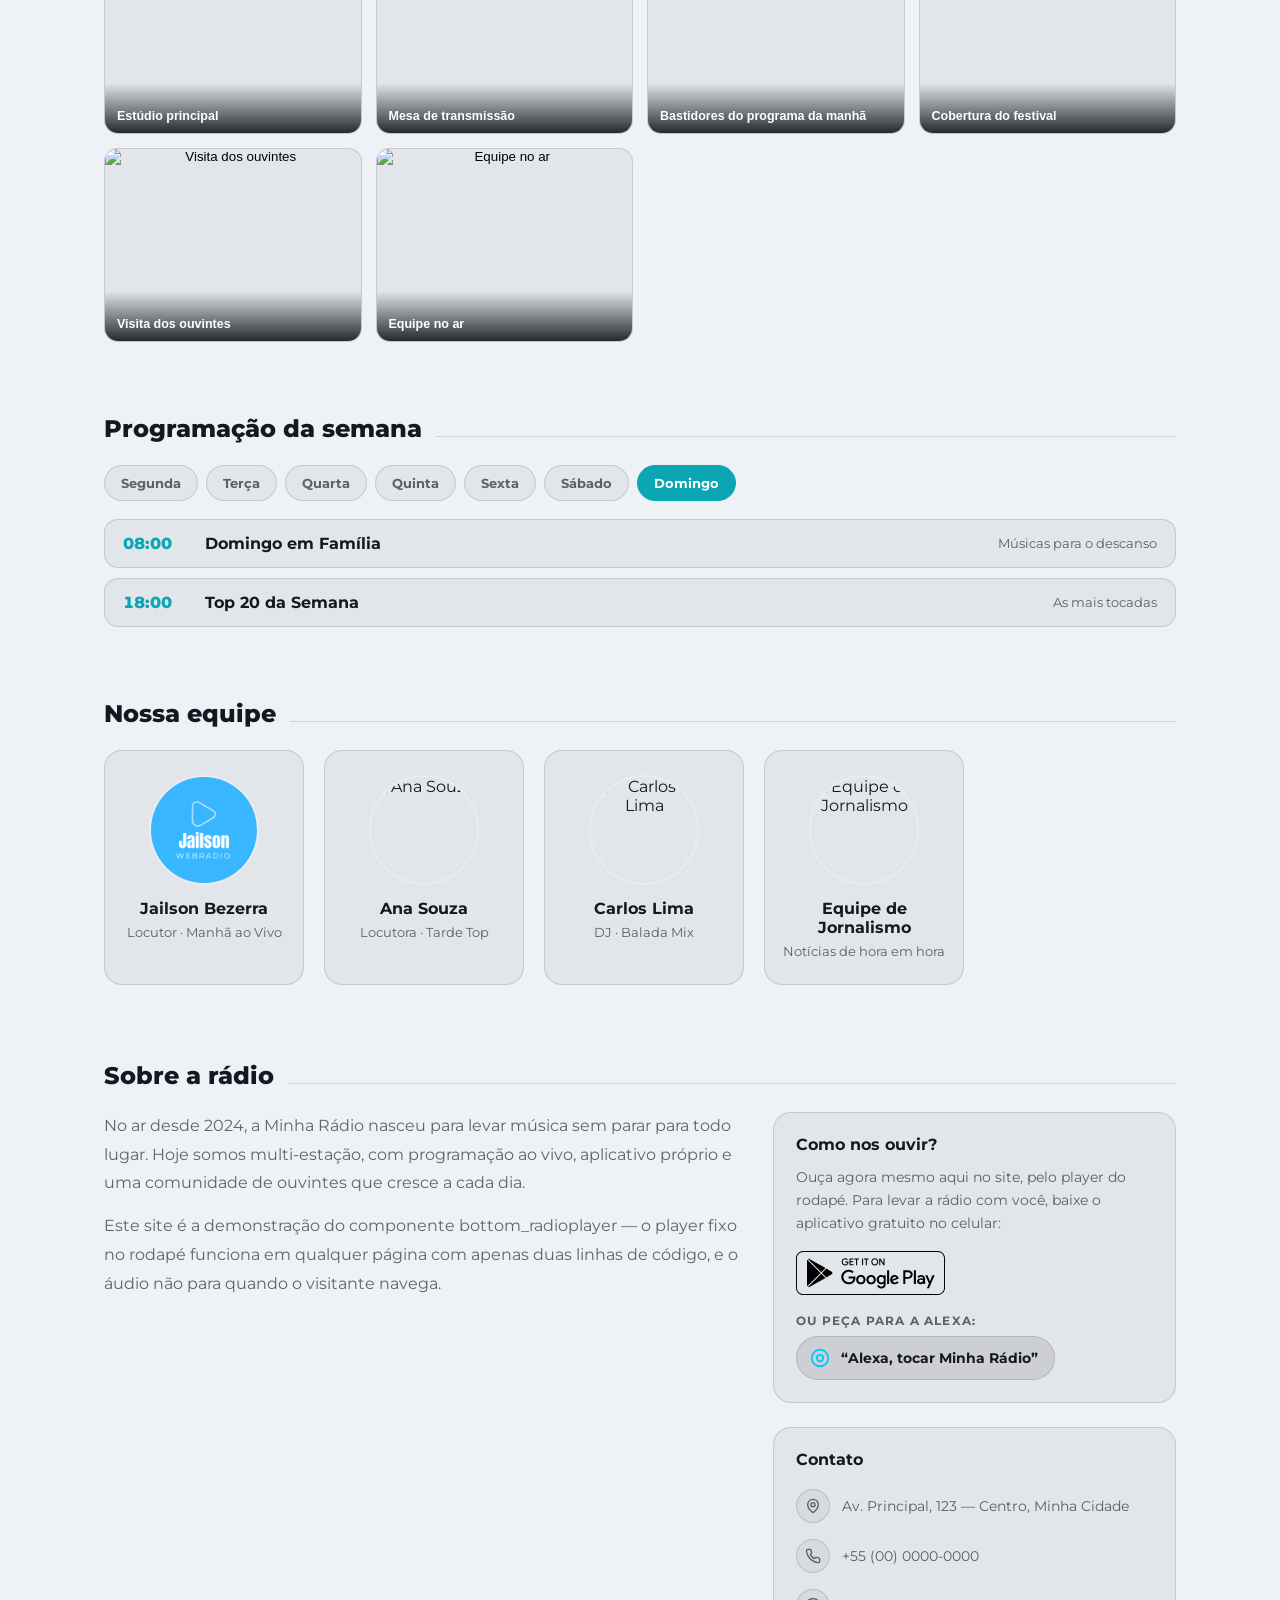
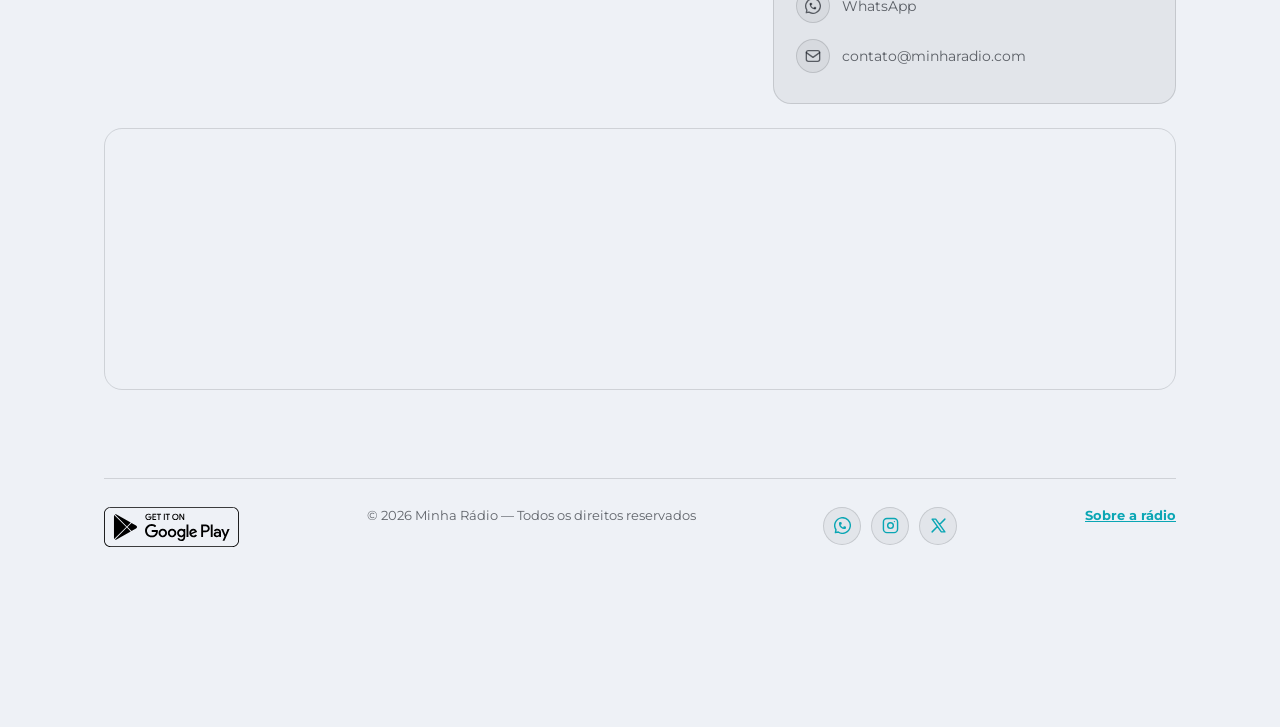
==== commit 17a40465: "feat: add PWA support with service worker, manifest, and installation prompts - Created manifest.jso" ====
--- a/index.html
+++ b/index.html
@@ -14,6 +14,17 @@
     <meta property="og:url" content="https://jailsonsb2.github.io/bottom_radioplayer/">
     <meta property="og:image" content="https://jailsonsb2.github.io/bottom_radioplayer/assets/jailson_cover.png">
     <meta name="twitter:card" content="summary_large_image">
+
+    <!-- PWA: o site pode ser instalado como aplicativo (veja pwa.js e sw.js) -->
+    <link rel="manifest" href="manifest.json">
+    <meta name="theme-color" content="#0b0e13">
+    <meta name="mobile-web-app-capable" content="yes">
+    <meta name="apple-mobile-web-app-capable" content="yes">
+    <meta name="apple-mobile-web-app-status-bar-style" content="black-translucent">
+    <meta name="apple-mobile-web-app-title" content="Minha Rádio">
+    <link rel="icon" href="assets/favicon.png">
+    <link rel="apple-touch-icon" href="assets/pwa/icon-192.png">
+
     <script>
         // Aplica o tema salvo antes do primeiro paint (evita flash)
         (function () {
@@ -32,6 +43,7 @@
             <nav class="site-nav">
                 <a href="#noticias">Notícias</a>
                 <a href="#videos">Vídeos</a>
+                <a href="#galeria">Galeria</a>
                 <a href="#programacao">Programação</a>
                 <a href="#equipe">Equipe</a>
                 <a href="#contato">Contato</a>
@@ -56,6 +68,11 @@
         <section class="site-section" id="videos">
             <h2 class="site-section-title">Vídeos em destaque</h2>
             <div class="videos-grid" id="site-videos"></div>
+        </section>
+
+        <section class="site-section" id="galeria">
+            <h2 class="site-section-title">Galeria de fotos</h2>
+            <div class="gallery-grid" id="site-gallery"></div>
         </section>
 
         <section class="site-section" id="programacao">
@@ -85,6 +102,9 @@
     <script src="content.js"></script>
     <script src="site.js"></script>
 
+    <!-- PWA (opcional): registra o service worker e o botão "Instalar app" -->
+    <script src="pwa.js"></script>
+
     <!-- RadioPlayer: só estas duas linhas em cada página do site -->
     <script src="config.js"></script>
     <script src="js/radioplayer.js"></script>
--- a/site.css
+++ b/site.css
@@ -80,6 +80,12 @@
     padding: 0 24px 180px; /* respiro para o dock do player */
 }
 
+/* no celular o dock é mais baixo (e ainda pode ser recolhido): menos
+   espaço morto no fim da página */
+@media (max-width: 991px) {
+    .site-container { padding-bottom: 130px; }
+}
+
 /* --- header --- */
 
 .site-header {
@@ -165,7 +171,7 @@
     font-weight: 700;
     text-decoration: none;
     color: var(--site-accent-ink);
-    background: linear-gradient(135deg, var(--site-accent), #2ba7b0);
+    background: linear-gradient(135deg, var(--site-accent), var(--site-accent-2, #2ba7b0));
     transition: filter 0.2s ease, transform 0.15s ease;
 }
 
@@ -183,6 +189,117 @@
     fill: currentColor;
     stroke: none;
 }
+
+/* botão "Instalar app" (PWA) — injetado pelo pwa.js quando o navegador
+   oferece a instalação. No topo é só o ícone (o header já está cheio);
+   o botão com texto fica no card "Como nos ouvir". */
+.header-install {
+    width: 38px;
+    height: 38px;
+    flex: none;
+    display: flex;
+    align-items: center;
+    justify-content: center;
+    border-radius: 50%;
+    border: 1px solid var(--site-border);
+    background: var(--site-surface);
+    color: var(--site-text);
+    cursor: pointer;
+    transition: background 0.2s ease, transform 0.15s ease;
+}
+
+.header-install:hover {
+    background: var(--site-surface-strong);
+    transform: translateY(-1px);
+}
+
+.header-install svg,
+.listen-install-icon svg {
+    width: 16px;
+    height: 16px;
+    fill: none;
+    stroke: currentColor;
+    stroke-width: 2;
+    stroke-linecap: round;
+    stroke-linejoin: round;
+}
+
+.listen-install {
+    display: inline-flex;
+    align-items: center;
+    gap: 8px;
+    margin-top: 18px;
+    padding: 11px 20px;
+    border: none;
+    border-radius: 999px;
+    background: linear-gradient(135deg, var(--site-accent), var(--site-accent-2, #2ba7b0));
+    color: var(--site-accent-ink);
+    font-family: inherit;
+    font-size: 13.5px;
+    font-weight: 800;
+    cursor: pointer;
+    transition: filter 0.2s ease, transform 0.15s ease;
+}
+
+.listen-install:hover { filter: brightness(1.08); transform: translateY(-1px); }
+
+.listen-install-icon { display: flex; }
+
+/* aviso de versão nova do site (service worker atualizado) */
+.pwa-toast {
+    position: fixed;
+    left: 50%;
+    bottom: 150px; /* acima do dock do player */
+    transform: translateX(-50%);
+    z-index: 190;
+    display: flex;
+    align-items: center;
+    gap: 12px;
+    max-width: calc(100vw - 32px);
+    padding: 12px 12px 12px 18px;
+    border-radius: 999px;
+    background: rgba(13, 17, 23, 0.96);
+    border: 1px solid rgba(255, 255, 255, 0.16);
+    box-shadow: 0 20px 50px rgba(0, 0, 0, 0.5);
+    color: #fff;
+    font-size: 13px;
+    animation: pwa-toast-in 0.35s ease both;
+}
+
+@keyframes pwa-toast-in {
+    from { transform: translate(-50%, 16px); opacity: 0; }
+}
+
+.pwa-toast-text { flex: 1; min-width: 0; }
+
+.pwa-toast-button {
+    flex: none;
+    padding: 8px 16px;
+    border: none;
+    border-radius: 999px;
+    background: var(--site-accent);
+    color: var(--site-accent-ink);
+    font-family: inherit;
+    font-size: 13px;
+    font-weight: 800;
+    cursor: pointer;
+}
+
+.pwa-toast-button:disabled { opacity: 0.6; cursor: default; }
+
+.pwa-toast-close {
+    flex: none;
+    width: 28px;
+    height: 28px;
+    border: none;
+    border-radius: 50%;
+    background: rgba(255, 255, 255, 0.1);
+    color: #fff;
+    font-size: 12px;
+    cursor: pointer;
+}
+
+.pwa-toast-close:hover { background: rgba(255, 255, 255, 0.22); }
 
 .site-header-inner {
     max-width: 1120px;
@@ -227,16 +344,18 @@
 
 .site-nav {
     display: flex;
-    gap: 4px;
+    gap: 2px;
     flex-wrap: wrap;
 }
 
+/* espaçamento enxuto: o header tem no máximo 1120px e precisa caber menu +
+   clima + doação + instalar + tema numa linha só */
 .site-nav a {
     color: var(--site-muted);
     text-decoration: none;
     font-size: 13px;
     font-weight: 600;
-    padding: 8px 14px;
+    padding: 8px 10px;
     border-radius: 999px;
     transition: background 0.2s ease, color 0.2s ease;
 }
@@ -246,7 +365,7 @@
     color: var(--site-text);
 }
 
-/* botão hambúrguer — só aparece em telas pequenas */
+/* botão hambúrguer — aparece quando o menu não cabe mais na linha */
 .nav-toggle {
     display: none;
     width: 38px;
@@ -274,16 +393,33 @@
 }
 
 @media (max-width: 700px) {
-    .nav-toggle { display: flex; }
-
     /* no mobile o header fica apertado: o clima some, o botão de doar
        vira só o coração (o rótulo é escondido) */
     .header-weather { display: none; }
 
-    .header-donate { padding: 8px; gap: 0; }
+    /* sem o rótulo, o botão de doar vira uma bolinha do mesmo tamanho dos
+       outros (clima, instalar, tema, menu) — antes ficava uma pílula
+       estreita, fora do padrão do header */
+    .header-donate {
+        width: 38px;
+        height: 38px;
+        padding: 0;
+        gap: 0;
+        border-radius: 50%;
+        flex: none;
+    }
+
     .header-donate span:not(.header-donate-icon) { display: none; }
 
-    /* menu vira um painel colapsável abaixo do header */
+    .header-donate-icon { width: 16px; height: 16px; }
+}
+
+/* Abaixo de ~1150px o menu inteiro não cabe mais ao lado dos extras (ele
+   quebrava em duas linhas e o header dobrava de altura): vira o painel
+   colapsável do hambúrguer. */
+@media (max-width: 1150px) {
+    .nav-toggle { display: flex; }
+
     .site-nav {
         display: none;
         position: absolute;
@@ -351,20 +487,20 @@
     padding: 14px 28px;
     border: none;
     border-radius: 999px;
-    background: linear-gradient(135deg, var(--site-accent), #2ba7b0);
+    background: linear-gradient(135deg, var(--site-accent), var(--site-accent-2, #2ba7b0));
     color: var(--site-accent-ink);
     font-family: inherit;
     font-size: 15px;
     font-weight: 800;
     cursor: pointer;
     text-decoration: none;
-    box-shadow: 0 14px 34px rgba(77, 215, 224, 0.35);
+    box-shadow: 0 14px 34px color-mix(in srgb, var(--site-accent) 35%, transparent);
     transition: transform 0.15s ease, box-shadow 0.2s ease;
 }
 
 .hero-cta:hover {
     transform: scale(1.04);
-    box-shadow: 0 16px 40px rgba(77, 215, 224, 0.45);
+    box-shadow: 0 16px 40px color-mix(in srgb, var(--site-accent) 45%, transparent);
 }
 
 /* --- hero slider --- */
@@ -762,6 +898,157 @@
     border: 0;
 }
 
+/* --- galeria de fotos --- */
+
+.gallery-grid {
+    display: grid;
+    grid-template-columns: repeat(auto-fill, minmax(220px, 1fr));
+    gap: 14px;
+}
+
+.gallery-item {
+    position: relative;
+    display: block;
+    padding: 0;
+    border: 1px solid var(--site-border);
+    border-radius: 14px;
+    overflow: hidden;
+    background: var(--site-surface);
+    cursor: zoom-in;
+    transition: transform 0.15s ease, border-color 0.2s ease;
+}
+
+.gallery-item:hover {
+    transform: translateY(-3px);
+    border-color: var(--site-accent);
+}
+
+.gallery-item img {
+    width: 100%;
+    aspect-ratio: 4 / 3;
+    object-fit: cover;
+    transition: transform 0.35s ease, opacity 0.2s ease;
+}
+
+.gallery-item:hover img { transform: scale(1.05); }
+
+/* legenda sobre a foto, com degradê para o texto ficar legível */
+.gallery-caption {
+    position: absolute;
+    inset: auto 0 0 0;
+    padding: 26px 12px 10px;
+    font-size: 12.5px;
+    font-weight: 700;
+    color: #fff;
+    text-align: left;
+    background: linear-gradient(transparent, rgba(5, 8, 12, 0.85));
+}
+
+/* --- lightbox da galeria --- */
+
+.lightbox {
+    position: fixed;
+    inset: 0;
+    z-index: 200;
+    display: flex;
+    align-items: center;
+    justify-content: center;
+    gap: 10px;
+    padding: 24px;
+    background: rgba(5, 8, 12, 0.88);
+    backdrop-filter: blur(10px);
+    -webkit-backdrop-filter: blur(10px);
+    opacity: 0;
+    transition: opacity 0.25s ease;
+}
+
+.lightbox.is-open { opacity: 1; }
+
+.lightbox-figure {
+    margin: 0;
+    display: flex;
+    flex-direction: column;
+    align-items: center;
+    gap: 12px;
+    max-width: min(1000px, 100%);
+    transform: scale(0.97);
+    transition: transform 0.25s ease;
+}
+
+.lightbox.is-open .lightbox-figure { transform: none; }
+
+.lightbox-figure img {
+    max-width: 100%;
+    max-height: 76vh;
+    border-radius: 16px;
+    box-shadow: 0 40px 100px rgba(0, 0, 0, 0.6);
+}
+
+.lightbox-caption {
+    font-size: 14px;
+    font-weight: 700;
+    color: #fff;
+    text-align: center;
+}
+
+.lightbox-counter {
+    position: absolute;
+    left: 0;
+    right: 0;
+    bottom: 18px;
+    text-align: center;
+    font-size: 12px;
+    font-weight: 700;
+    letter-spacing: 0.12em;
+    color: rgba(255, 255, 255, 0.7);
+}
+
+.lightbox-close,
+.lightbox-nav {
+    flex: none;
+    border: 1px solid rgba(255, 255, 255, 0.22);
+    background: rgba(255, 255, 255, 0.1);
+    color: #fff;
+    cursor: pointer;
+    border-radius: 50%;
+    transition: background 0.2s ease;
+}
+
+.lightbox-close:hover,
+.lightbox-nav:hover { background: rgba(255, 255, 255, 0.24); }
+
+.lightbox-close {
+    position: absolute;
+    top: 18px;
+    right: 18px;
+    width: 42px;
+    height: 42px;
+    font-size: 16px;
+}
+
+.lightbox-nav {
+    width: 46px;
+    height: 46px;
+    font-size: 26px;
+    line-height: 1;
+}
+
+body.lightbox-open { overflow: hidden; }
+
+@media (max-width: 700px) {
+    .lightbox { padding: 16px; }
+
+    /* as setas saem das laterais e flutuam sobre a foto */
+    .lightbox-nav {
+        position: absolute;
+        top: 50%;
+        transform: translateY(-50%);
+    }
+
+    .lightbox-prev { left: 10px; }
+    .lightbox-next { right: 10px; }
+}
+
 /* --- programação --- */
 
 .schedule-tabs {
@@ -920,14 +1207,86 @@
 
 .about-history p:last-child { margin-bottom: 0; }
 
-.contact-card {
+/* coluna da direita: "como nos ouvir" em cima, contato embaixo */
+.about-side {
+    display: grid;
+    gap: 24px;
+    align-content: start;
+}
+
+.contact-card,
+.listen-card {
     border-radius: var(--site-radius);
     background: var(--site-surface);
     border: 1px solid var(--site-border);
     padding: 22px;
 }
 
-.contact-card h3 { margin: 0 0 12px; font-size: 16px; }
+.contact-card h3,
+.listen-card h3 { margin: 0 0 12px; font-size: 16px; }
+
+/* --- como nos ouvir (apps + Alexa) --- */
+
+.listen-text {
+    margin: 0 0 16px;
+    font-size: 13.5px;
+    line-height: 1.7;
+    color: var(--site-muted);
+}
+
+.listen-stores {
+    display: flex;
+    flex-wrap: wrap;
+    gap: 10px;
+}
+
+.listen-stores .store-badge img { height: 44px; }
+
+.listen-alexa-label {
+    display: block;
+    margin: 18px 0 8px;
+    font-size: 12px;
+    font-weight: 700;
+    letter-spacing: 0.1em;
+    text-transform: uppercase;
+    color: var(--site-muted);
+}
+
+.listen-alexa {
+    display: inline-flex;
+    align-items: center;
+    gap: 10px;
+    padding: 10px 16px 10px 12px;
+    border-radius: 999px;
+    border: 1px solid var(--site-border);
+    background: var(--site-surface-strong);
+    color: var(--site-text);
+    font-size: 13.5px;
+    font-weight: 700;
+    text-decoration: none;
+    transition: border-color 0.2s ease, transform 0.15s ease;
+}
+
+a.listen-alexa:hover {
+    border-color: #00caff;
+    transform: translateY(-1px);
+}
+
+.listen-alexa-icon {
+    display: flex;
+    width: 22px;
+    height: 22px;
+    flex: none;
+    color: #00caff;
+}
+
+.listen-alexa-icon svg {
+    width: 100%;
+    height: 100%;
+    fill: none;
+    stroke: currentColor;
+    stroke-width: 2;
+}
 
 .contact-item {
     display: flex;
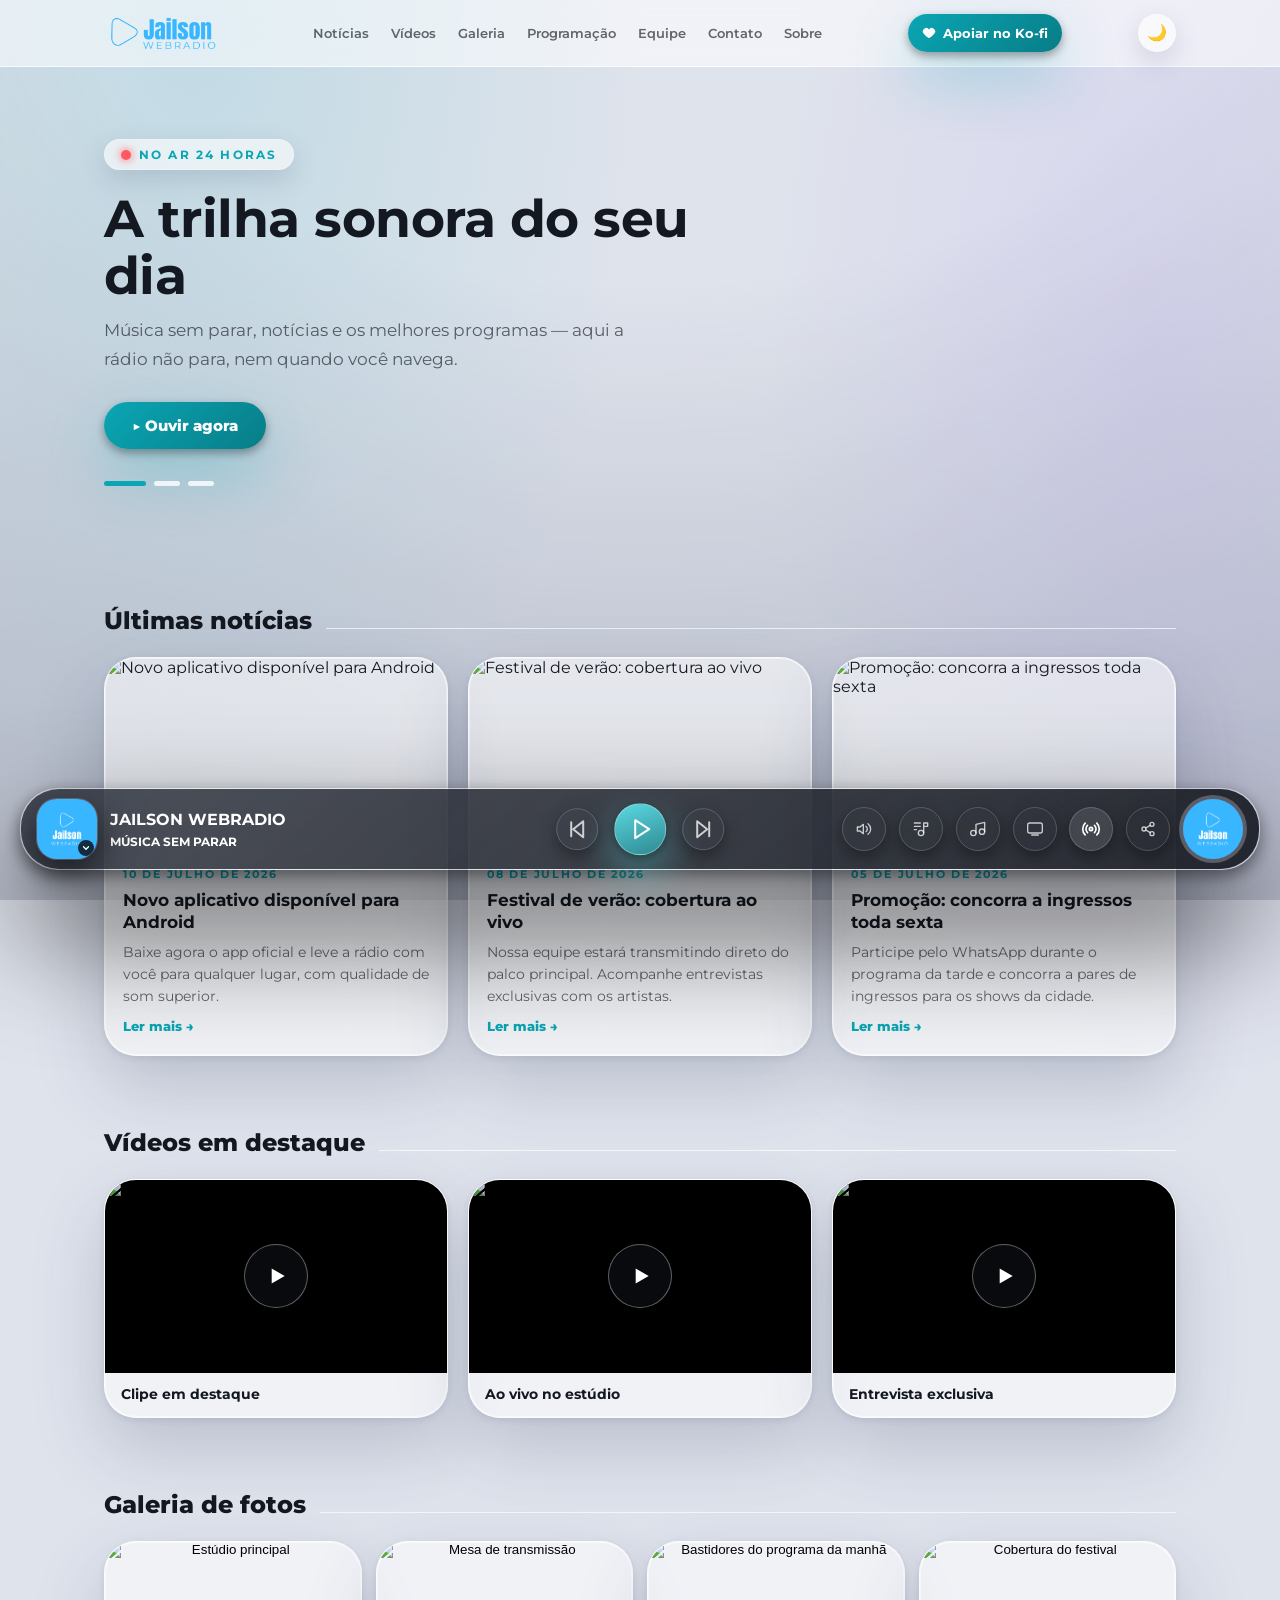
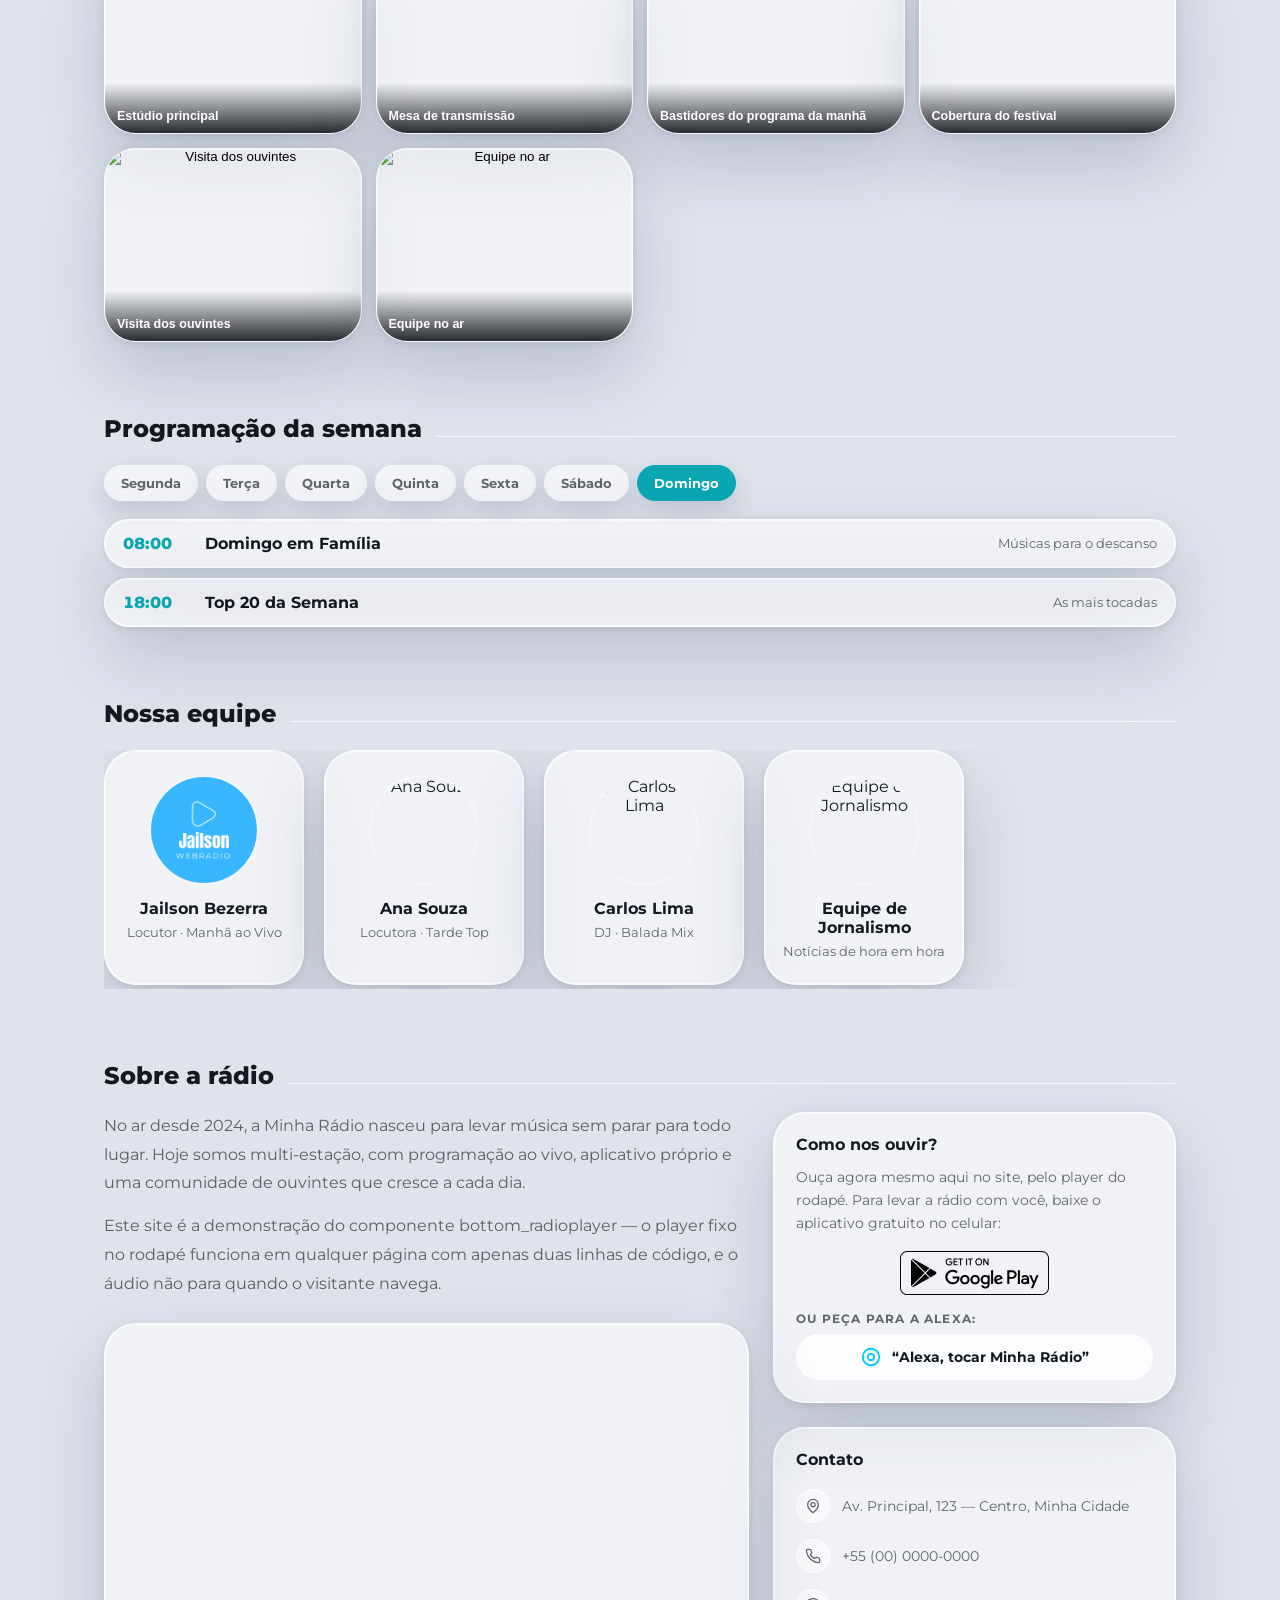
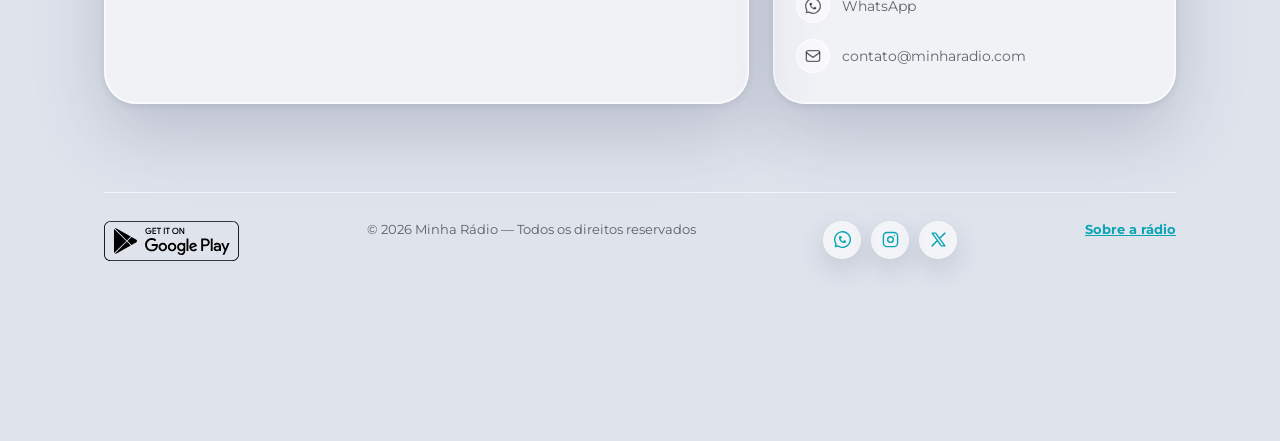
==== commit b9074d35: "Refactor code structure for improved readability and maintainability" ====
--- a/index.html
+++ b/index.html
@@ -25,15 +25,25 @@
     <link rel="icon" href="assets/favicon.png">
     <link rel="apple-touch-icon" href="assets/pwa/icon-192.png">
 
+    <!-- Conteúdo do site (edite o content.js). Vem no <head> porque o
+         pré-boot abaixo lê dele o ESTILO VISUAL — aplicá-lo só no fim da
+         página faria o vidro piscar antes do estilo escolhido. -->
+    <script src="content.js"></script>
     <script>
-        // Aplica o tema salvo antes do primeiro paint (evita flash)
+        // Aplica o tema salvo e o estilo visual antes do primeiro paint
         (function () {
             var theme = localStorage.getItem("site:theme");
             if (!theme) theme = matchMedia("(prefers-color-scheme: light)").matches ? "light" : "dark";
             document.documentElement.dataset.theme = theme;
+
+            // glass (padrão) | clay | minimal | liquid | spatial
+            var content = window.siteContent || {};
+            document.documentElement.dataset.ui = (content.theme || {}).style || "glass";
         })();
     </script>
     <link rel="stylesheet" href="site.css">
+    <!-- Estilos visuais alternativos (só agem se houver data-ui no <html>) -->
+    <link rel="stylesheet" href="css/ui-styles.css">
 </head>
 
 <body>
@@ -98,8 +108,7 @@
 
     </div>
 
-    <!-- Conteúdo do site (edite o content.js) -->
-    <script src="content.js"></script>
+    <!-- o content.js é carregado no <head> (o pré-boot depende dele) -->
     <script src="site.js"></script>
 
     <!-- PWA (opcional): registra o service worker e o botão "Instalar app" -->
--- a/site.css
+++ b/site.css
@@ -225,10 +225,13 @@
 }
 
 .listen-install {
-    display: inline-flex;
-    align-items: center;
+    display: flex;
+    width: 100%;
+    align-items: center;
+    justify-content: center;
     gap: 8px;
-    margin-top: 18px;
+    min-height: 46px;
+    margin-top: 10px;
     padding: 11px 20px;
     border: none;
     border-radius: 999px;
@@ -1195,8 +1198,14 @@
 .about-grid {
     display: grid;
     grid-template-columns: 1.6fr 1fr;
+    /* Linha 1 = altura do texto; linha 2 = TODA a sobra. Sem isso, a coluna
+       da direita (mais alta) distribuía a sobra entre as duas linhas e o
+       vão aparecia embaixo da história, com o mapa terminando antes dos
+       cards. Agora quem cresce é só o mapa, e as duas colunas fecham na
+       mesma linha. */
+    grid-template-rows: auto 1fr;
     gap: 24px;
-    align-items: start;
+    align-items: stretch;
 }
 
 .about-history p {
@@ -1234,17 +1243,27 @@
     color: var(--site-muted);
 }
 
+/* AÇÕES DO CARD "COMO NOS OUVIR"
+   As três (loja, Alexa, instalar) eram blocos com a largura do próprio
+   conteúdo, empilhados à esquerda — a coluna ficava serrilhada. Agora cada
+   uma ocupa a largura toda do card, com o conteúdo centralizado e o mesmo
+   ritmo vertical: elas se leem como um conjunto, não como três sobras. */
+
 .listen-stores {
-    display: flex;
-    flex-wrap: wrap;
+    display: grid;
+    /* duas lojas dividem a linha; uma só ocupa a largura inteira */
+    grid-template-columns: repeat(auto-fit, minmax(130px, 1fr));
     gap: 10px;
-}
+    margin-top: 16px;
+}
+
+.listen-stores .store-badge { justify-content: center; }
 
 .listen-stores .store-badge img { height: 44px; }
 
 .listen-alexa-label {
     display: block;
-    margin: 18px 0 8px;
+    margin: 16px 0 8px;
     font-size: 12px;
     font-weight: 700;
     letter-spacing: 0.1em;
@@ -1253,10 +1272,13 @@
 }
 
 .listen-alexa {
-    display: inline-flex;
-    align-items: center;
+    display: flex;
+    width: 100%;
+    align-items: center;
+    justify-content: center;
     gap: 10px;
-    padding: 10px 16px 10px 12px;
+    min-height: 46px;
+    padding: 10px 16px;
     border-radius: 999px;
     border: 1px solid var(--site-border);
     background: var(--site-surface-strong);
@@ -1324,8 +1346,20 @@
 }
 
 /* mapa: ocupa as duas colunas do grid, abaixo da história/contato */
+/* O mapa desce para a COLUNA DA ESQUERDA, embaixo da história, e a coluna
+   da direita passa a atravessar as duas linhas. Ele ocupava a largura toda
+   numa terceira linha, e como a história costuma ser curta e a lateral é
+   alta (ouvir + contato), sobrava um retângulo vazio embaixo do texto —
+   agora é o mapa que preenche esse espaço. */
+.about-history { grid-column: 1; grid-row: 1; align-self: start; }
+.about-side { grid-column: 2; grid-row: 1 / span 2; }
+
 .map-card {
-    grid-column: 1 / -1;
+    grid-column: 1;
+    grid-row: 2;
+    /* o mapa é o elemento elástico da seção: ele estica até alcançar o pé
+       da coluna de cards (mínimo de 260px quando a coluna é curta) */
+    min-height: 260px;
     border-radius: var(--site-radius);
     border: 1px solid var(--site-border);
     overflow: hidden;
@@ -1334,12 +1368,28 @@
 .map-card iframe {
     display: block;
     width: 100%;
-    height: 260px;
+    height: 100%;
+    min-height: 260px;
     border: 0;
 }
 
 @media (max-width: 800px) {
-    .about-grid { grid-template-columns: 1fr; }
+    /* coluna única: volta ao fluxo natural (história → ouvir/contato → mapa).
+       O grid-template-rows precisa cair junto — o "1fr" da linha 2 esticaria
+       o card de contato no empilhamento. */
+    .about-grid {
+        grid-template-columns: 1fr;
+        grid-template-rows: none;
+    }
+
+    .about-history,
+    .about-side,
+    .map-card {
+        grid-column: auto;
+        grid-row: auto;
+    }
+
+    .map-card { min-height: 0; }
 }
 
 /* --- footer --- */
--- a/css/ui-styles.css
+++ b/css/ui-styles.css
@@ -0,0 +1,1207 @@
+/* ============================================================
+   Estilos visuais (data-ui) — cinco linguagens, o mesmo layout
+   ------------------------------------------------------------
+   O projeto nasceu em glassmorphism (vidro fosco: blur, borda
+   translúcida, superfície a 6%). Este arquivo mantém o vidro
+   como PADRÃO e acrescenta quatro alternativas, escolhidas no
+   gerador e gravadas no content.js (theme.style):
+
+       glass    vidro fosco — o padrão histórico
+       clay     claymorphism — massa opaca e fofa, sem borda
+       minimal  minimalismo — plano, fio de 1px, zero sombra
+       liquid   liquid glass — vidro espesso com brilho especular
+       spatial  spatial UI — objetos flutuando, profundidade
+
+   COMO FUNCIONA
+   O visual inteiro passa por uma camada de tokens (--ui-*). Os
+   valores padrão abaixo são EXATAMENTE os do vidro atual, e as
+   regras que os consomem só entram em cena quando existe um
+   data-ui na página — sem o atributo (ou sem este arquivo) o
+   site e o dock continuam byte a byte como eram. Cada estilo
+   novo é, quase todo, uma troca de tokens; só o que não cabe em
+   token (o brilho do liquid, o afundar do clay) vira regra
+   própria, agrupada no fim do bloco de cada estilo.
+
+   POR QUE [data-ui] E NÃO :root[data-ui]
+   O atributo mora no <html>, mas os seletores o tratam como um
+   ANCESTRAL qualquer. Assim o gerador consegue mostrar as cinco
+   prévias lado a lado, cada uma dentro do seu próprio wrapper
+   com data-ui — e o mesmo CSS serve para a página inteira e
+   para a miniatura.
+
+   ESPECIFICIDADE
+   O site.css define os tokens do tema claro em :root[data-theme]
+   (0,2,0). Por isso cada bloco de estilo aparece duas vezes —
+   :root[data-ui="x"] para empatar (e vencer no desempate, já que
+   esta folha carrega depois) e [data-ui="x"] para as prévias
+   aninhadas do gerador.
+   ============================================================ */
+
+
+/* ============================================================
+   1. TOKENS — os valores padrão SÃO o vidro de hoje
+   ============================================================ */
+
+:root,
+[data-ui] {
+    /* header */
+    --ui-header-blur: blur(18px) saturate(160%);
+
+    /* cartões (notícias, vídeos, equipe, contato, programação...) */
+    --ui-card-bg: var(--site-surface);
+    --ui-card-border: 1px solid var(--site-border);
+    --ui-card-radius: var(--site-radius);
+    --ui-card-shadow: none;
+    --ui-card-hover-transform: translateY(-3px);
+    --ui-card-hover-border: rgba(255, 255, 255, 0.25);
+    --ui-card-hover-shadow: none;
+
+    /* controles pequenos (tema, menu, clima, setas, redes, abas) */
+    --ui-control-bg: var(--site-surface);
+    --ui-control-border: 1px solid var(--site-border);
+    --ui-control-shadow: none;
+    --ui-control-hover-bg: var(--site-surface-strong);
+    /* dois raios: a cápsula dos rótulos e o círculo dos só-ícone */
+    --ui-pill-radius: 999px;
+    --ui-round-radius: 50%;
+
+    /* painéis flutuantes (modais, lightbox, offcanvas, dropdown) */
+    --ui-panel-bg: rgba(11, 14, 19, 0.9);
+    --ui-panel-border: 1px solid rgba(255, 255, 255, 0.14);
+    --ui-panel-radius: 20px;
+    --ui-panel-shadow: 0 24px 60px rgba(0, 0, 0, 0.5);
+    --ui-panel-blur: blur(20px) saturate(160%);
+
+    /* botões de ação (ouvir agora, doar, instalar) */
+    --ui-cta-bg: linear-gradient(135deg, var(--site-accent), var(--site-accent-2, #2ba7b0));
+    --ui-cta-radius: 999px;
+    --ui-cta-shadow: 0 14px 34px color-mix(in srgb, var(--site-accent) 35%, transparent);
+    --ui-cta-hover-transform: scale(1.04);
+    --ui-cta-hover-shadow: 0 16px 40px color-mix(in srgb, var(--site-accent) 45%, transparent);
+
+    /* --- o dock do player --- */
+    --ui-dock-tint: transparent;
+    --ui-dock-veil: linear-gradient(120deg, rgba(8, 10, 15, 0.6) 0%, rgba(8, 10, 15, 0.85) 100%);
+    --ui-dock-border: 1px solid rgba(255, 255, 255, 0.16);
+    --ui-dock-radius: 26px;
+    --ui-dock-radius-mobile: 22px;
+    --ui-dock-shadow: 0 30px 80px rgba(0, 0, 0, 0.55), inset 0 1px 0 rgba(255, 255, 255, 0.08);
+    --ui-dock-blur: blur(24px) saturate(160%);
+    /* o fio de accent no topo do dock — none o desliga */
+    --ui-dock-hairline: block;
+
+    /* play e demais botões do dock */
+    --ui-play-bg: linear-gradient(135deg, var(--accent, #22d3ee), color-mix(in srgb, var(--accent, #22d3ee) 55%, #04141a));
+    --ui-play-border: 1px solid rgba(255, 255, 255, 0.35);
+    --ui-play-shadow: 0 10px 30px color-mix(in srgb, var(--accent, #22d3ee) 50%, transparent);
+    --ui-play-radius: 50%;
+    --ui-btn-bg: rgba(255, 255, 255, 0.07);
+    --ui-btn-border: 1px solid rgba(255, 255, 255, 0.16);
+    --ui-btn-radius: 50%;
+    --ui-btn-shadow: none;
+    --ui-btn-hover-bg: rgba(255, 255, 255, 0.16);
+
+    /* capa e equalizador */
+    --ui-art-radius: 14px;
+    --ui-art-shadow: 0 0 0 2px color-mix(in srgb, var(--accent, #4dd7e0) 65%, transparent), 0 8px 22px rgba(0, 0, 0, 0.45);
+    --ui-viz-opacity: 0.14;
+}
+
+
+/* ============================================================
+   2. REGRAS COMPARTILHADAS — leem os tokens acima
+   ------------------------------------------------------------
+   Presas a [data-ui] para que uma página sem o atributo fique
+   intocada pelo arquivo inteiro.
+   ============================================================ */
+
+/* --- header --- */
+
+[data-ui] .site-header {
+    backdrop-filter: var(--ui-header-blur);
+    -webkit-backdrop-filter: var(--ui-header-blur);
+}
+
+/* --- cartões --- */
+
+[data-ui] .news-card,
+[data-ui] .video-card,
+[data-ui] .gallery-item,
+[data-ui] .schedule-item,
+[data-ui] .team-card,
+[data-ui] .contact-card,
+[data-ui] .listen-card,
+[data-ui] .map-card,
+[data-ui] .gen-section,
+[data-ui] .gen-item {
+    background: var(--ui-card-bg);
+    border: var(--ui-card-border);
+    border-radius: var(--ui-card-radius);
+    box-shadow: var(--ui-card-shadow);
+}
+
+[data-ui] .news-card:hover,
+[data-ui] .gallery-item:hover {
+    transform: var(--ui-card-hover-transform);
+    border-color: var(--ui-card-hover-border);
+    box-shadow: var(--ui-card-hover-shadow);
+}
+
+/* --- controles pequenos --- */
+
+[data-ui] .theme-toggle,
+[data-ui] .nav-toggle,
+[data-ui] .header-weather,
+[data-ui] .header-install,
+[data-ui] .team-arrow,
+[data-ui] .site-social-item,
+[data-ui] .schedule-tab,
+[data-ui] .hero-badge,
+[data-ui] .gen-secondary,
+[data-ui] .gen-add {
+    background: var(--ui-control-bg);
+    border: var(--ui-control-border);
+    box-shadow: var(--ui-control-shadow);
+}
+
+/* com rótulo: cápsula */
+[data-ui] .header-weather,
+[data-ui] .schedule-tab,
+[data-ui] .hero-badge,
+[data-ui] .gen-secondary,
+[data-ui] .gen-add {
+    border-radius: var(--ui-pill-radius);
+}
+
+/* só ícone: círculo */
+[data-ui] .theme-toggle,
+[data-ui] .nav-toggle,
+[data-ui] .header-install,
+[data-ui] .team-arrow,
+[data-ui] .site-social-item {
+    border-radius: var(--ui-round-radius);
+}
+
+[data-ui] .theme-toggle:hover,
+[data-ui] .nav-toggle:hover,
+[data-ui] .header-weather:hover,
+[data-ui] .header-install:hover,
+[data-ui] .team-arrow:hover:not(:disabled),
+[data-ui] .site-social-item:hover,
+[data-ui] .schedule-tab:hover,
+[data-ui] .gen-secondary:hover,
+[data-ui] .gen-add:hover {
+    background: var(--ui-control-hover-bg);
+}
+
+/* a aba ativa da programação continua sendo o accent chapado */
+[data-ui] .schedule-tab.is-active {
+    background: var(--site-accent);
+    border-color: var(--site-accent);
+    color: var(--site-accent-ink);
+}
+
+/* campos do gerador seguem a mesma família dos controles */
+[data-ui] .gen-field input,
+[data-ui] .gen-field select,
+[data-ui] .gen-field textarea,
+[data-ui] .gen-output textarea {
+    border: var(--ui-control-border);
+    border-radius: var(--ui-card-radius);
+    box-shadow: var(--ui-control-shadow);
+}
+
+/* --- botões de ação --- */
+
+[data-ui] .hero-cta,
+[data-ui] .header-donate,
+[data-ui] .listen-install,
+[data-ui] .gen-primary {
+    background: var(--ui-cta-bg);
+    border-radius: var(--ui-cta-radius);
+    box-shadow: var(--ui-cta-shadow);
+}
+
+[data-ui] .hero-cta:hover {
+    transform: var(--ui-cta-hover-transform);
+    box-shadow: var(--ui-cta-hover-shadow);
+}
+
+/* --- painéis do site --- */
+
+[data-ui] .news-modal-card,
+[data-ui] .video-dock {
+    border-radius: var(--ui-panel-radius);
+    box-shadow: var(--ui-panel-shadow);
+}
+
+[data-ui] .lightbox-figure img {
+    border-radius: var(--ui-panel-radius);
+    box-shadow: var(--ui-panel-shadow);
+}
+
+/* --- o dock do player --- */
+
+[data-ui] #app-player .player {
+    background-color: var(--ui-dock-tint);
+    border: var(--ui-dock-border);
+    border-radius: var(--ui-dock-radius);
+    box-shadow: var(--ui-dock-shadow);
+    backdrop-filter: var(--ui-dock-blur);
+    -webkit-backdrop-filter: var(--ui-dock-blur);
+}
+
+@media (max-width: 991px) {
+    [data-ui] #app-player .player {
+        border-radius: var(--ui-dock-radius-mobile);
+    }
+}
+
+/* o véu escuro que dá corpo ao dock (a camada de fundo de verdade:
+   é ele que fica opaco nos estilos que não usam vidro) */
+[data-ui] #app-player .player::before {
+    background: var(--ui-dock-veil);
+}
+
+[data-ui] #app-player .player > .player-wrapper::before {
+    display: var(--ui-dock-hairline);
+}
+
+[data-ui] #app-player .visualizer {
+    opacity: var(--ui-viz-opacity);
+}
+
+/* play */
+[data-ui] #app-player .player-button-play {
+    background: var(--ui-play-bg) !important; /* custom.css marca esta regra */
+    border: var(--ui-play-border);
+    border-radius: var(--ui-play-radius);
+    box-shadow: var(--ui-play-shadow);
+}
+
+/* demais botões do dock */
+[data-ui] #app-player .player-button-backward-step,
+[data-ui] #app-player .player-button-forward-step,
+[data-ui] #app-player .player-button-more,
+[data-ui] #app-player .player-right button.player-button,
+[data-ui] #app-player .player-right .player-button-volume-toggle {
+    background: var(--ui-btn-bg);
+    border: var(--ui-btn-border);
+    border-radius: var(--ui-btn-radius);
+    box-shadow: var(--ui-btn-shadow);
+}
+
+[data-ui] #app-player .player-button-alt {
+    background: var(--ui-btn-bg) !important; /* custom.css marca esta regra */
+    border: var(--ui-btn-border);
+    border-radius: var(--ui-btn-radius);
+    box-shadow: var(--ui-btn-shadow);
+}
+
+[data-ui] #app-player .player-button-backward-step:hover,
+[data-ui] #app-player .player-button-forward-step:hover,
+[data-ui] #app-player .player-button-more:hover,
+[data-ui] #app-player .player-right button.player-button:hover,
+[data-ui] #app-player .player-right .player-button-volume-toggle:hover {
+    background: var(--ui-btn-hover-bg);
+}
+
+[data-ui] #app-player .player-button-alt:hover {
+    background: var(--ui-btn-hover-bg) !important;
+}
+
+/* o wrapper do volume não é um botão: segue neutro em todos os estilos */
+[data-ui] #app-player .player-right .player-button-volume {
+    background: none;
+    border: none;
+    box-shadow: none;
+}
+
+/* capa */
+[data-ui] #app-player .player-artwork,
+[data-ui] #app-player .player-artwork img {
+    border-radius: var(--ui-art-radius);
+}
+
+[data-ui] #app-player .player-artwork {
+    box-shadow: var(--ui-art-shadow);
+}
+
+/* painéis do player (histórico, estações, volume, letra, compartilhar) */
+[data-ui] #app-player .offcanvas-player,
+[data-ui] #app-player .modal-content,
+[data-ui] #app-player .player-modal {
+    background: var(--ui-panel-bg);
+    border: var(--ui-panel-border);
+    border-radius: var(--ui-panel-radius);
+    box-shadow: var(--ui-panel-shadow);
+    backdrop-filter: var(--ui-panel-blur);
+    -webkit-backdrop-filter: var(--ui-panel-blur);
+}
+
+[data-ui] #app-player .dropdown {
+    background: var(--ui-panel-bg);
+    border: var(--ui-panel-border);
+    border-radius: var(--ui-card-radius);
+    backdrop-filter: var(--ui-panel-blur);
+    -webkit-backdrop-filter: var(--ui-panel-blur);
+}
+
+/* cartões dentro dos painéis: histórico, estações e a grade "mais" */
+[data-ui] #app-player .history-item,
+[data-ui] #app-player .station {
+    border: var(--ui-card-border);
+    border-radius: var(--ui-art-radius);
+    box-shadow: var(--ui-card-shadow);
+}
+
+[data-ui] #app-player .history-item::before {
+    background: var(--ui-card-bg);
+}
+
+@media (max-width: 991px) {
+    [data-ui] #app-player .player-right.is-active {
+        background: var(--ui-panel-bg);
+        border: var(--ui-panel-border);
+        border-radius: var(--ui-panel-radius);
+        box-shadow: var(--ui-panel-shadow);
+        backdrop-filter: var(--ui-panel-blur);
+        -webkit-backdrop-filter: var(--ui-panel-blur);
+    }
+
+    [data-ui] #app-player .player-right.is-active .player-button,
+    [data-ui] #app-player .player-right.is-active .player-button-alt {
+        background: var(--ui-btn-bg);
+        border: var(--ui-btn-border);
+        border-radius: var(--ui-art-radius);
+    }
+
+    [data-ui] #app-player .player-collapse {
+        background: var(--ui-panel-bg);
+        backdrop-filter: var(--ui-panel-blur);
+        -webkit-backdrop-filter: var(--ui-panel-blur);
+    }
+}
+
+
+/* ============================================================
+   3. CLAYMORPHISM — massa opaca, fofa, sem borda
+   ------------------------------------------------------------
+   Tudo aqui é volume: superfície OPACA (nenhum blur), cantos
+   muito arredondados e a sombra em três partes — a queda externa
+   difusa, um brilho interno em cima (a luz batendo na massa) e
+   uma sombra interna embaixo (a espessura). É o oposto do vidro:
+   em vez de deixar o fundo passar, os elementos o escondem.
+   ============================================================ */
+
+:root[data-ui="clay"],
+[data-ui="clay"] {
+    /* a paleta sai do preto para um azul-ardósia, e a superfície fica
+       BEM mais clara que o fundo: sem esse degrau a massa não existe —
+       relevo é diferença de luz, e no quase-preto não há luz para
+       diferenciar */
+    --site-bg: #12151f;
+    --site-surface: #2b3246;
+    --site-surface-strong: #363e56;
+    --site-border: rgba(255, 255, 255, 0.05);
+    --site-radius: 30px;
+    --site-header-bg: #1b2030;
+    /* a massa é opaca: os brilhos radiais do fundo sumiriam por baixo
+       dela de qualquer jeito (e o site.js escreve --site-glow-1 num
+       <style> próprio, por isso o seletor precisa do :root para vencer) */
+    --site-glow-1: transparent;
+    --site-glow-2: transparent;
+
+    --ui-header-blur: none;
+
+    --ui-card-radius: 30px;
+    --ui-card-border: 1px solid transparent;
+    --ui-card-shadow:
+        12px 14px 30px rgba(0, 0, 0, 0.5),
+        inset -7px -7px 14px rgba(0, 0, 0, 0.32),
+        inset 7px 7px 14px rgba(255, 255, 255, 0.13);
+    --ui-card-hover-transform: translateY(-4px);
+    --ui-card-hover-border: transparent;
+    --ui-card-hover-shadow:
+        14px 20px 38px rgba(0, 0, 0, 0.55),
+        inset -7px -7px 14px rgba(0, 0, 0, 0.32),
+        inset 7px 7px 14px rgba(255, 255, 255, 0.16);
+
+    --ui-control-bg: #2f3750;
+    --ui-control-border: 1px solid transparent;
+    --ui-control-shadow:
+        6px 7px 14px rgba(0, 0, 0, 0.45),
+        inset -4px -4px 8px rgba(0, 0, 0, 0.3),
+        inset 4px 4px 8px rgba(255, 255, 255, 0.14);
+    --ui-control-hover-bg: #3a4360;
+
+    --ui-panel-bg: #2b3246;
+    --ui-panel-border: 1px solid transparent;
+    --ui-panel-radius: 32px;
+    --ui-panel-blur: none;
+    --ui-panel-shadow:
+        16px 20px 44px rgba(0, 0, 0, 0.6),
+        inset -7px -7px 14px rgba(0, 0, 0, 0.32),
+        inset 7px 7px 14px rgba(255, 255, 255, 0.12);
+
+    --ui-cta-shadow:
+        8px 10px 20px rgba(0, 0, 0, 0.4),
+        inset -3px -3px 8px color-mix(in srgb, var(--site-accent) 40%, #000),
+        inset 3px 3px 8px rgba(255, 255, 255, 0.35);
+    --ui-cta-hover-transform: translateY(-2px);
+    --ui-cta-hover-shadow:
+        10px 14px 26px rgba(0, 0, 0, 0.45),
+        inset -3px -3px 8px color-mix(in srgb, var(--site-accent) 40%, #000),
+        inset 3px 3px 8px rgba(255, 255, 255, 0.35);
+
+    /* dock: um bloco de massa, sem vidro nenhum */
+    --ui-dock-blur: none;
+    --ui-dock-veil: #2b3246;
+    --ui-dock-border: 1px solid transparent;
+    --ui-dock-radius: 34px;
+    --ui-dock-radius-mobile: 30px;
+    --ui-dock-shadow:
+        0 24px 50px rgba(0, 0, 0, 0.55),
+        inset -8px -8px 16px rgba(0, 0, 0, 0.32),
+        inset 8px 8px 16px rgba(255, 255, 255, 0.13);
+    --ui-dock-hairline: none;
+
+    --ui-play-bg: var(--accent, #22d3ee);
+    --ui-play-border: 1px solid transparent;
+    --ui-play-shadow:
+        7px 9px 18px rgba(0, 0, 0, 0.5),
+        inset -5px -5px 10px color-mix(in srgb, var(--accent, #22d3ee) 40%, #000),
+        inset 5px 5px 10px rgba(255, 255, 255, 0.5);
+
+    --ui-btn-bg: #353d56;
+    --ui-btn-border: 1px solid transparent;
+    --ui-btn-hover-bg: #414b69;
+    --ui-btn-shadow:
+        5px 6px 12px rgba(0, 0, 0, 0.45),
+        inset -4px -4px 8px rgba(0, 0, 0, 0.3),
+        inset 4px 4px 8px rgba(255, 255, 255, 0.15);
+
+    --ui-art-radius: 22px;
+    --ui-art-shadow: 7px 9px 18px rgba(0, 0, 0, 0.5), 0 0 0 3px color-mix(in srgb, var(--accent, #4dd7e0) 40%, transparent);
+    --ui-viz-opacity: 0.06;
+}
+
+/* massa é volume: o dock ganha corpo e as bordas ficam mais gordas */
+[data-ui="clay"] #app-player .player {
+    padding: 13px 20px;
+}
+
+/* no claro a massa vira porcelana: superfície branca, sombra
+   colorida embaixo e luz forte em cima (o neumorfismo clássico) */
+:root[data-theme="light"][data-ui="clay"],
+[data-theme="light"] [data-ui="clay"] {
+    --site-bg: #e9ebf5;
+    --site-surface: #f4f5fb;
+    --site-surface-strong: #ffffff;
+    --site-border: rgba(20, 24, 33, 0.04);
+    --site-header-bg: #f1f2f9;
+    /* idem minimal: o site.js reescreve os brilhos, este seletor os vence */
+    --site-glow-1: transparent;
+    --site-glow-2: transparent;
+
+    --ui-card-shadow:
+        10px 12px 26px rgba(88, 96, 138, 0.28),
+        inset -5px -5px 12px rgba(88, 96, 138, 0.12),
+        inset 5px 5px 12px rgba(255, 255, 255, 0.95);
+    --ui-card-hover-shadow:
+        12px 16px 32px rgba(88, 96, 138, 0.34),
+        inset -5px -5px 12px rgba(88, 96, 138, 0.12),
+        inset 5px 5px 12px rgba(255, 255, 255, 0.95);
+
+    --ui-control-bg: #f4f5fb;
+    --ui-control-hover-bg: #ffffff;
+    --ui-control-shadow:
+        5px 6px 12px rgba(88, 96, 138, 0.24),
+        inset -3px -3px 7px rgba(88, 96, 138, 0.1),
+        inset 3px 3px 7px rgba(255, 255, 255, 0.95);
+
+    --ui-panel-bg: #f4f5fb;
+    --ui-panel-shadow:
+        14px 18px 40px rgba(88, 96, 138, 0.3),
+        inset -5px -5px 12px rgba(88, 96, 138, 0.1),
+        inset 5px 5px 12px rgba(255, 255, 255, 0.95);
+
+    --ui-cta-shadow:
+        8px 10px 20px rgba(88, 96, 138, 0.3),
+        inset -3px -3px 8px color-mix(in srgb, var(--site-accent) 45%, #000),
+        inset 3px 3px 8px rgba(255, 255, 255, 0.45);
+    --ui-cta-hover-shadow:
+        10px 14px 26px rgba(88, 96, 138, 0.35),
+        inset -3px -3px 8px color-mix(in srgb, var(--site-accent) 45%, #000),
+        inset 3px 3px 8px rgba(255, 255, 255, 0.45);
+
+    --ui-btn-bg: #eceefa;
+    --ui-btn-hover-bg: #ffffff;
+    --ui-btn-shadow:
+        4px 5px 10px rgba(88, 96, 138, 0.25),
+        inset -3px -3px 7px rgba(88, 96, 138, 0.1),
+        inset 3px 3px 7px rgba(255, 255, 255, 0.95);
+}
+
+/* o dock não segue o tema claro: ele fica sobre a página inteira e
+   precisa de contraste próprio — massa escura, como no vidro */
+
+/* apertar afunda a massa: a sombra externa some e a interna cresce.
+   É o gesto que dá o "fofo" ao clay — sem ele o botão é só um
+   retângulo colorido */
+[data-ui="clay"] .hero-cta:active,
+[data-ui="clay"] .header-donate:active,
+[data-ui="clay"] .listen-install:active,
+[data-ui="clay"] .gen-primary:active,
+[data-ui="clay"] .theme-toggle:active,
+[data-ui="clay"] .site-social-item:active,
+[data-ui="clay"] .schedule-tab:active,
+[data-ui="clay"] #app-player .player-button-play:active,
+[data-ui="clay"] #app-player .player-button:active,
+[data-ui="clay"] #app-player .player-button-alt:active {
+    transform: translateY(2px) scale(0.97);
+    box-shadow:
+        inset -4px -4px 10px rgba(0, 0, 0, 0.3),
+        inset 4px 4px 10px rgba(255, 255, 255, 0.08);
+}
+
+
+/* ============================================================
+   4. MINIMALISMO — plano, fio de 1px, zero sombra
+   ------------------------------------------------------------
+   Nada de blur, sombra, degradê ou movimento decorativo. A
+   hierarquia vem do espaço, do peso da tipografia e de um fio de
+   1px. O accent aparece só onde é informação (estado ativo, link,
+   ao vivo) — não como enfeite.
+   ============================================================ */
+
+:root[data-ui="minimal"],
+[data-ui="minimal"] {
+    --site-bg: #0d0f13;
+    --site-surface: transparent;
+    --site-surface-strong: rgba(255, 255, 255, 0.06);
+    --site-border: rgba(255, 255, 255, 0.16);
+    --site-radius: 8px;
+    --site-glow-1: transparent;
+    --site-glow-2: transparent;
+    --site-header-bg: #0d0f13;
+
+    --ui-header-blur: none;
+
+    --ui-card-bg: transparent;
+    --ui-card-radius: 8px;
+    --ui-card-shadow: none;
+    /* sem levitar: no plano, o que muda no hover é o fio */
+    --ui-card-hover-transform: none;
+    --ui-card-hover-border: var(--site-accent);
+    --ui-card-hover-shadow: none;
+
+    --ui-control-bg: transparent;
+    --ui-control-hover-bg: rgba(255, 255, 255, 0.07);
+    --ui-control-shadow: none;
+    /* cápsulas e círculos são forma decorativa: aqui tudo é retângulo */
+    --ui-pill-radius: 6px;
+    --ui-round-radius: 6px;
+
+    --ui-panel-bg: #14171d;
+    --ui-panel-border: 1px solid rgba(255, 255, 255, 0.16);
+    --ui-panel-radius: 10px;
+    --ui-panel-shadow: none;
+    --ui-panel-blur: none;
+
+    /* botão de ação: cor chapada, sem degradê nem halo */
+    --ui-cta-bg: var(--site-accent);
+    --ui-cta-radius: 8px;
+    --ui-cta-shadow: none;
+    --ui-cta-hover-transform: none;
+    --ui-cta-hover-shadow: none;
+
+    --ui-dock-blur: none;
+    --ui-dock-veil: #14171d;
+    --ui-dock-border: 1px solid rgba(255, 255, 255, 0.16);
+    --ui-dock-radius: 0px;
+    --ui-dock-radius-mobile: 0px;
+    --ui-dock-shadow: none;
+    --ui-dock-hairline: none;
+
+    --ui-play-bg: var(--accent, #22d3ee);
+    --ui-play-border: none;
+    --ui-play-shadow: none;
+
+    --ui-btn-bg: transparent;
+    --ui-btn-border: 1px solid rgba(255, 255, 255, 0.18);
+    --ui-btn-radius: 6px;
+    --ui-btn-hover-bg: rgba(255, 255, 255, 0.09);
+    --ui-btn-shadow: none;
+
+    --ui-art-radius: 4px;
+    --ui-art-shadow: none;
+    --ui-viz-opacity: 0.04;
+}
+
+/* A ilha flutuante é um gesto decorativo — no minimalismo o dock volta
+   a ser o que ele é: uma barra colada no rodapé, de ponta a ponta,
+   separada da página por um fio. Nada de margem, raio ou sombra.
+   O play continua redondo: ele é o alvo de toque, não enfeite. */
+[data-ui="minimal"] #app-player .player {
+    inset: auto 0 0;
+    width: 100%;
+    border-width: 1px 0 0;
+    animation: none; /* sem a entrada deslizante do dock */
+}
+
+@media (max-width: 991px) {
+    [data-ui="minimal"] #app-player .player {
+        inset: auto 0 0;
+        width: 100%;
+        padding-bottom: max(12px, env(safe-area-inset-bottom));
+    }
+
+    /* a alça de recolher acompanha: encostada, sem cantos */
+    [data-ui="minimal"] #app-player .player-collapse {
+        border-radius: 0;
+        border-width: 1px 1px 0;
+    }
+}
+
+:root[data-theme="light"][data-ui="minimal"],
+[data-theme="light"] [data-ui="minimal"] {
+    --site-bg: #ffffff;
+    --site-surface: transparent;
+    --site-surface-strong: rgba(20, 24, 33, 0.06);
+    --site-border: rgba(20, 24, 33, 0.18);
+    --site-header-bg: #ffffff;
+    /* o site.js escreve os brilhos do fundo num <style> próprio — só um
+       seletor com tema E estilo tem força para apagá-los */
+    --site-glow-1: transparent;
+    --site-glow-2: transparent;
+
+    --ui-control-hover-bg: rgba(20, 24, 33, 0.06);
+    --ui-panel-bg: #ffffff;
+    --ui-panel-border: 1px solid rgba(20, 24, 33, 0.18);
+}
+
+/* o dock continua escuro no tema claro (ele flutua sobre a página
+   toda e precisa de contraste próprio), mas perde o vidro */
+[data-theme="light"] [data-ui="minimal"],
+:root[data-theme="light"][data-ui="minimal"] {
+    --ui-dock-veil: #14171d;
+}
+
+/* sem cantos redondos gratuitos: no minimalismo o retângulo é
+   assumido, e a foto encosta na borda do cartão */
+[data-ui="minimal"] .news-card img,
+[data-ui="minimal"] .video-thumb img,
+[data-ui="minimal"] .gallery-item img {
+    border-radius: 0;
+}
+
+/* o selo do hero perde a cápsula e vira só um rótulo */
+[data-ui="minimal"] .hero-badge {
+    border: none;
+    padding: 0;
+    letter-spacing: 0.22em;
+}
+
+/* o anel pulsando na logo é enfeite: no minimalismo basta o ponto
+   vermelho de "ao vivo". O data-ui vive no <html>, então ele precisa
+   vir ANTES do body.is-playing que liga a animação no custom.css —
+   é o que dá a este seletor a especificidade para vencer. */
+[data-ui="minimal"] body.is-playing #app-player .player-station::after {
+    animation: none;
+    opacity: 0;
+}
+
+/* a marca d'água de tipografia do minimalismo: títulos mais firmes,
+   linhas de seção mais discretas */
+[data-ui="minimal"] .site-section-title::after {
+    opacity: 0.5;
+}
+
+
+/* ============================================================
+   5. LIQUID GLASS — vidro espesso, borda especular
+   ------------------------------------------------------------
+   O vidro do começo levado ao extremo: blur bem maior, superfície
+   mais clara (o vidro reflete luz, não escurece), cantos em
+   cápsula e — a assinatura — a BORDA ESPECULAR: uma linha branca
+   forte no topo e uma fraca embaixo, como a luz batendo na
+   espessura de uma lente. O dock ganha um reflexo que atravessa
+   devagar enquanto a rádio toca.
+   ============================================================ */
+
+:root[data-ui="liquid"],
+[data-ui="liquid"] {
+    --site-surface: rgba(255, 255, 255, 0.11);
+    --site-surface-strong: rgba(255, 255, 255, 0.18);
+    --site-border: rgba(255, 255, 255, 0.22);
+    --site-radius: 24px;
+
+    --ui-header-blur: blur(36px) saturate(190%);
+
+    --ui-card-radius: 24px;
+    --ui-card-shadow:
+        inset 0 1px 0 rgba(255, 255, 255, 0.45),
+        inset 0 -1px 0 rgba(255, 255, 255, 0.12),
+        0 16px 40px rgba(0, 0, 0, 0.35);
+    --ui-card-hover-transform: translateY(-3px) scale(1.01);
+    --ui-card-hover-border: rgba(255, 255, 255, 0.4);
+    --ui-card-hover-shadow:
+        inset 0 1px 0 rgba(255, 255, 255, 0.6),
+        inset 0 -1px 0 rgba(255, 255, 255, 0.16),
+        0 22px 55px rgba(0, 0, 0, 0.42);
+
+    --ui-control-shadow: inset 0 1px 0 rgba(255, 255, 255, 0.4);
+
+    --ui-panel-bg: rgba(30, 36, 48, 0.55);
+    --ui-panel-border: 1px solid rgba(255, 255, 255, 0.25);
+    --ui-panel-radius: 30px;
+    --ui-panel-blur: blur(44px) saturate(190%);
+    --ui-panel-shadow:
+        inset 0 1px 0 rgba(255, 255, 255, 0.5),
+        inset 0 -1px 0 rgba(255, 255, 255, 0.14),
+        0 30px 70px rgba(0, 0, 0, 0.5);
+
+    --ui-cta-shadow:
+        inset 0 1px 0 rgba(255, 255, 255, 0.55),
+        0 14px 34px color-mix(in srgb, var(--site-accent) 40%, transparent);
+    --ui-cta-hover-transform: scale(1.05);
+
+    /* cápsula: com ~83px de altura, o raio grande fecha as pontas */
+    --ui-dock-radius: 999px;
+    --ui-dock-radius-mobile: 34px;
+    --ui-dock-tint: rgba(255, 255, 255, 0.1);
+    /* véu bem mais leve que no vidro fosco: a lente REFLETE luz, ela não
+       escurece o que está atrás */
+    --ui-dock-veil: linear-gradient(140deg, rgba(16, 22, 34, 0.3) 0%, rgba(10, 14, 22, 0.52) 100%);
+    --ui-dock-border: 1px solid rgba(255, 255, 255, 0.3);
+    --ui-dock-blur: blur(44px) saturate(190%) brightness(1.08);
+    --ui-dock-shadow:
+        inset 0 1.5px 0 rgba(255, 255, 255, 0.55),
+        inset 0 -1.5px 0 rgba(255, 255, 255, 0.16),
+        inset 0 0 40px rgba(255, 255, 255, 0.07),
+        0 26px 60px rgba(0, 0, 0, 0.5);
+    --ui-dock-hairline: none; /* a borda especular já é a identidade */
+
+    --ui-play-shadow:
+        inset 0 1.5px 0 rgba(255, 255, 255, 0.6),
+        0 12px 32px color-mix(in srgb, var(--accent, #22d3ee) 55%, transparent);
+    --ui-play-border: 1px solid rgba(255, 255, 255, 0.45);
+
+    --ui-btn-bg: rgba(255, 255, 255, 0.13);
+    --ui-btn-border: 1px solid rgba(255, 255, 255, 0.28);
+    --ui-btn-hover-bg: rgba(255, 255, 255, 0.24);
+    --ui-btn-shadow: inset 0 1px 0 rgba(255, 255, 255, 0.45);
+
+    --ui-art-radius: 18px;
+    --ui-art-shadow:
+        inset 0 1px 0 rgba(255, 255, 255, 0.5),
+        0 0 0 1.5px rgba(255, 255, 255, 0.35),
+        0 10px 26px rgba(0, 0, 0, 0.45);
+    --ui-viz-opacity: 0.1;
+}
+
+:root[data-theme="light"][data-ui="liquid"],
+[data-theme="light"] [data-ui="liquid"] {
+    --site-surface: rgba(255, 255, 255, 0.6);
+    --site-surface-strong: rgba(255, 255, 255, 0.85);
+    --site-border: rgba(255, 255, 255, 0.9);
+
+    --ui-card-shadow:
+        inset 0 1px 0 rgba(255, 255, 255, 0.9),
+        0 16px 40px rgba(70, 80, 110, 0.16);
+    --ui-card-hover-shadow:
+        inset 0 1px 0 rgba(255, 255, 255, 1),
+        0 22px 55px rgba(70, 80, 110, 0.22);
+    --ui-card-hover-border: #ffffff;
+
+    --ui-panel-bg: rgba(255, 255, 255, 0.7);
+    --ui-panel-border: 1px solid rgba(255, 255, 255, 0.9);
+    --ui-panel-shadow:
+        inset 0 1px 0 rgba(255, 255, 255, 1),
+        0 30px 70px rgba(70, 80, 110, 0.22);
+
+    /* o dock NÃO clareia junto: o texto dele é branco e ele flutua sobre
+       a página toda — sobre fundo claro, um véu leve o deixaria ilegível.
+       O vidro continua (o blur atravessa), só o véu volta a ser escuro. */
+    --ui-dock-tint: rgba(255, 255, 255, 0.05);
+    --ui-dock-veil: linear-gradient(140deg, rgba(14, 20, 32, 0.62) 0%, rgba(8, 12, 20, 0.8) 100%);
+}
+
+/* o reflexo que atravessa o dock — só enquanto a rádio toca, para
+   que o movimento signifique alguma coisa. Fica no ::after do
+   wrapper (o ::before já é o fio de accent) e é recortado pelo
+   overflow do próprio pseudo-elemento. */
+[data-ui="liquid"] #app-player .player > .player-wrapper::after {
+    content: "";
+    position: absolute;
+    inset: 0;
+    border-radius: inherit;
+    background: linear-gradient(
+        105deg,
+        transparent 35%,
+        rgba(255, 255, 255, 0.14) 48%,
+        rgba(255, 255, 255, 0.24) 50%,
+        rgba(255, 255, 255, 0.14) 52%,
+        transparent 65%
+    );
+    background-size: 260% 100%;
+    background-position: 140% 0;
+    pointer-events: none;
+    opacity: 0;
+}
+
+[data-ui="liquid"] body.is-playing #app-player .player > .player-wrapper::after {
+    opacity: 1;
+    animation: liquid-sheen 7s linear infinite;
+}
+
+@keyframes liquid-sheen {
+    from { background-position: 140% 0; }
+    to   { background-position: -60% 0; }
+}
+
+@media (prefers-reduced-motion: reduce) {
+    [data-ui="liquid"] #app-player .player > .player-wrapper::after {
+        animation: none !important;
+        opacity: 0.35;
+        background-position: 45% 0;
+    }
+}
+
+/* apertar "afunda" na lente: o vidro clareia e encolhe de leve */
+[data-ui="liquid"] .hero-cta:active,
+[data-ui="liquid"] #app-player .player-button:active,
+[data-ui="liquid"] #app-player .player-button-alt:active {
+    transform: scale(0.96);
+    filter: brightness(1.15);
+}
+
+
+/* ============================================================
+   6. SPATIAL UI — objetos flutuando num espaço
+   ------------------------------------------------------------
+   A referência é o visionOS: o vidro aqui é NEUTRO (satura pouco,
+   quase não colore) e o que carrega a informação é a PROFUNDIDADE
+   — sombras muito amplas, como as de um objeto pairando longe da
+   parede, e uma reação de elevação ao passar o mouse ("o objeto
+   percebe o olhar"). Formas grandes, uniformes e generosas.
+   ============================================================ */
+
+:root[data-ui="spatial"],
+[data-ui="spatial"] {
+    --site-bg: #05070c;
+    --site-surface: rgba(255, 255, 255, 0.11);
+    --site-surface-strong: rgba(255, 255, 255, 0.18);
+    --site-border: rgba(255, 255, 255, 0.2);
+    --site-radius: 32px;
+    --site-header-bg: rgba(12, 15, 22, 0.55);
+
+    --ui-header-blur: blur(40px) saturate(115%);
+
+    --ui-card-radius: 32px;
+    --ui-card-border: 1px solid rgba(255, 255, 255, 0.16);
+    --ui-card-shadow:
+        inset 0 0 0 1px rgba(255, 255, 255, 0.05),
+        0 2px 6px rgba(0, 0, 0, 0.35),
+        0 30px 70px rgba(0, 0, 0, 0.5);
+    /* elevar de verdade: sobe, cresce e a sombra abre junto */
+    --ui-card-hover-transform: translateY(-6px) scale(1.015);
+    --ui-card-hover-border: rgba(255, 255, 255, 0.34);
+    --ui-card-hover-shadow:
+        inset 0 0 0 1px rgba(255, 255, 255, 0.1),
+        0 4px 10px rgba(0, 0, 0, 0.4),
+        0 45px 95px rgba(0, 0, 0, 0.6);
+
+    --ui-control-bg: rgba(255, 255, 255, 0.1);
+    --ui-control-border: 1px solid rgba(255, 255, 255, 0.18);
+    --ui-control-hover-bg: rgba(255, 255, 255, 0.2);
+    --ui-control-shadow: 0 10px 26px rgba(0, 0, 0, 0.4);
+
+    --ui-panel-bg: rgba(22, 26, 34, 0.62);
+    --ui-panel-border: 1px solid rgba(255, 255, 255, 0.2);
+    --ui-panel-radius: 34px;
+    --ui-panel-blur: blur(50px) saturate(115%);
+    --ui-panel-shadow:
+        inset 0 0 0 1px rgba(255, 255, 255, 0.06),
+        0 4px 12px rgba(0, 0, 0, 0.4),
+        0 50px 110px rgba(0, 0, 0, 0.62);
+
+    --ui-cta-shadow:
+        0 4px 10px rgba(0, 0, 0, 0.35),
+        0 26px 60px color-mix(in srgb, var(--site-accent) 30%, transparent);
+    --ui-cta-hover-transform: translateY(-3px) scale(1.03);
+    --ui-cta-hover-shadow:
+        0 6px 14px rgba(0, 0, 0, 0.4),
+        0 34px 75px color-mix(in srgb, var(--site-accent) 40%, transparent);
+
+    --ui-dock-radius: 38px;
+    --ui-dock-radius-mobile: 32px;
+    --ui-dock-veil: linear-gradient(140deg, rgba(24, 29, 40, 0.5) 0%, rgba(12, 15, 22, 0.68) 100%);
+    --ui-dock-border: 1px solid rgba(255, 255, 255, 0.2);
+    --ui-dock-blur: blur(50px) saturate(115%);
+    --ui-dock-shadow:
+        inset 0 0 0 1px rgba(255, 255, 255, 0.06),
+        inset 0 1px 0 rgba(255, 255, 255, 0.16),
+        0 6px 16px rgba(0, 0, 0, 0.45),
+        0 60px 120px rgba(0, 0, 0, 0.7);
+    --ui-dock-hairline: none;
+
+    --ui-play-bg: linear-gradient(160deg, color-mix(in srgb, var(--accent, #22d3ee) 92%, #fff), color-mix(in srgb, var(--accent, #22d3ee) 60%, #04141a));
+    --ui-play-border: 1px solid rgba(255, 255, 255, 0.3);
+    --ui-play-shadow:
+        0 3px 8px rgba(0, 0, 0, 0.4),
+        0 18px 40px color-mix(in srgb, var(--accent, #22d3ee) 45%, transparent);
+
+    --ui-btn-bg: rgba(255, 255, 255, 0.1);
+    --ui-btn-border: 1px solid rgba(255, 255, 255, 0.18);
+    --ui-btn-hover-bg: rgba(255, 255, 255, 0.22);
+    --ui-btn-shadow: 0 6px 18px rgba(0, 0, 0, 0.4);
+
+    --ui-art-radius: 20px;
+    --ui-art-shadow:
+        0 0 0 1px rgba(255, 255, 255, 0.2),
+        0 14px 34px rgba(0, 0, 0, 0.6);
+    --ui-viz-opacity: 0.08;
+}
+
+:root[data-theme="light"][data-ui="spatial"],
+[data-theme="light"] [data-ui="spatial"] {
+    --site-bg: #dfe3ec;
+    --site-surface: rgba(255, 255, 255, 0.55);
+    --site-surface-strong: rgba(255, 255, 255, 0.8);
+    --site-border: rgba(255, 255, 255, 0.7);
+    --site-header-bg: rgba(255, 255, 255, 0.55);
+
+    /* mesma razão do liquid: o dock guarda o próprio contraste */
+    --ui-dock-veil: linear-gradient(140deg, rgba(20, 25, 36, 0.72) 0%, rgba(10, 13, 20, 0.86) 100%);
+
+    --ui-card-border: 1px solid rgba(255, 255, 255, 0.75);
+    --ui-card-shadow:
+        inset 0 0 0 1px rgba(255, 255, 255, 0.5),
+        0 2px 6px rgba(60, 70, 100, 0.12),
+        0 30px 70px rgba(60, 70, 100, 0.22);
+    --ui-card-hover-shadow:
+        inset 0 0 0 1px rgba(255, 255, 255, 0.7),
+        0 4px 10px rgba(60, 70, 100, 0.16),
+        0 45px 95px rgba(60, 70, 100, 0.3);
+    --ui-card-hover-border: #ffffff;
+
+    --ui-control-bg: rgba(255, 255, 255, 0.6);
+    --ui-control-hover-bg: rgba(255, 255, 255, 0.9);
+    --ui-control-shadow: 0 10px 26px rgba(60, 70, 100, 0.18);
+
+    --ui-panel-bg: rgba(255, 255, 255, 0.72);
+    --ui-panel-border: 1px solid rgba(255, 255, 255, 0.85);
+    --ui-panel-shadow:
+        inset 0 0 0 1px rgba(255, 255, 255, 0.6),
+        0 4px 12px rgba(60, 70, 100, 0.16),
+        0 50px 110px rgba(60, 70, 100, 0.28);
+}
+
+/* o dock se DESCOLA do rodapé e ganha a sombra de um objeto que paira
+   longe da parede. É o que separa "painel colado na tela" de "objeto
+   flutuando no espaço" — a distância é a informação.
+   Só a altura muda: a LARGURA do dock é intocável em todos os estilos.
+   No desktop o transporte (prev/play/next) é posicionado em absoluto no
+   centro do dock, fora do fluxo — estreitar a caixa não empurra nada,
+   apenas traz o grupo da direita para cima dos botões centrais. */
+[data-ui="spatial"] #app-player .player {
+    inset: auto 0 30px;
+}
+
+@media (max-width: 991px) {
+    [data-ui="spatial"] #app-player .player {
+        inset: auto 0 max(16px, env(safe-area-inset-bottom));
+    }
+}
+
+/* a profundidade precisa de um "fundo": uma vinheta escura nas
+   bordas afasta a página e faz os cartões parecerem à frente dela */
+[data-ui="spatial"] body::before {
+    content: "";
+    position: fixed;
+    inset: 0;
+    z-index: -1;
+    pointer-events: none;
+    background: radial-gradient(120% 90% at 50% 0%, transparent 35%, rgba(0, 0, 0, 0.55) 100%);
+}
+
+:root[data-theme="light"][data-ui="spatial"] body::before {
+    background: radial-gradient(120% 90% at 50% 0%, transparent 35%, rgba(60, 70, 100, 0.22) 100%);
+}
+
+/* texto sobre vidro neutro: uma sombra mínima garante a leitura
+   sem depender da cor que estiver por trás */
+[data-ui="spatial"] .site-section-title,
+[data-ui="spatial"] .hero h1,
+[data-ui="spatial"] .hero-slide h1 {
+    text-shadow: 0 2px 12px rgba(0, 0, 0, 0.45);
+}
+
+[data-theme="light"] [data-ui="spatial"] .site-section-title,
+[data-theme="light"] [data-ui="spatial"] .hero h1,
+[data-theme="light"] [data-ui="spatial"] .hero-slide h1,
+:root[data-theme="light"][data-ui="spatial"] .site-section-title,
+:root[data-theme="light"][data-ui="spatial"] .hero h1,
+:root[data-theme="light"][data-ui="spatial"] .hero-slide h1 {
+    text-shadow: none;
+}
+
+/* os controles do dock deixam de ser furos na superfície e viram
+   objetos próprios, cada um com a sua sombra de contato */
+[data-ui="spatial"] #app-player .player-button-backward-step,
+[data-ui="spatial"] #app-player .player-button-forward-step,
+[data-ui="spatial"] #app-player .player-button-more,
+[data-ui="spatial"] #app-player .player-right button.player-button,
+[data-ui="spatial"] #app-player .player-button-alt {
+    transition: transform 0.2s cubic-bezier(0.2, 0.75, 0.2, 1), background 0.2s ease;
+}
+
+[data-ui="spatial"] #app-player .player-button-backward-step:hover,
+[data-ui="spatial"] #app-player .player-button-forward-step:hover,
+[data-ui="spatial"] #app-player .player-button-more:hover,
+[data-ui="spatial"] #app-player .player-right button.player-button:hover,
+[data-ui="spatial"] #app-player .player-button-alt:hover {
+    transform: translateY(-2px) scale(1.06);
+}
+
+[data-ui="spatial"] .team-card:hover,
+[data-ui="spatial"] .contact-card:hover,
+[data-ui="spatial"] .listen-card:hover,
+[data-ui="spatial"] .schedule-item:hover {
+    transform: var(--ui-card-hover-transform);
+    box-shadow: var(--ui-card-hover-shadow);
+    transition: transform 0.25s cubic-bezier(0.2, 0.75, 0.2, 1), box-shadow 0.25s ease;
+}
+
+@media (prefers-reduced-motion: reduce) {
+    [data-ui="spatial"] {
+        --ui-card-hover-transform: none;
+        --ui-cta-hover-transform: none;
+    }
+}
+
+
+/* ============================================================
+   7. MINIATURA DE PRÉVIA (usada no gerador)
+   ------------------------------------------------------------
+   Um dock em miniatura desenhado com os MESMOS tokens do dock de
+   verdade: cada cartão do seletor de estilo carrega um data-ui e
+   se pinta sozinho. Se um token mudar lá em cima, a prévia muda
+   junto — não existe cópia de valores para desatualizar.
+   ============================================================ */
+
+.style-preview {
+    display: block;
+    padding: 18px 14px;
+    border-radius: 14px;
+    /* o fundo da miniatura é o --site-bg DO ESTILO que ela representa (o
+       data-ui está neste próprio elemento): assim a prévia mostra também
+       a página em que aquelas superfícies vão viver, não só as peças */
+    background:
+        linear-gradient(135deg, color-mix(in srgb, var(--site-accent) 28%, transparent), transparent 70%),
+        var(--site-bg);
+    overflow: hidden;
+}
+
+.style-preview-dock {
+    display: flex;
+    align-items: center;
+    gap: 9px;
+    padding: 9px 11px;
+    /* só o véu: no dock de verdade ele mora num ::before por cima do tint,
+       e aqui as duas camadas caem no mesmo elemento — declarar as duas faria
+       o background-color do tint apagar um véu de cor chapada (o do clay e
+       o do minimalismo). O tint é um clareamento sutil; o véu é a identidade. */
+    background: var(--ui-dock-veil);
+    border: var(--ui-dock-border);
+    border-radius: min(var(--ui-dock-radius), 22px);
+    box-shadow: var(--ui-dock-shadow);
+    backdrop-filter: var(--ui-dock-blur);
+    -webkit-backdrop-filter: var(--ui-dock-blur);
+}
+
+.style-preview-art {
+    flex: none;
+    width: 26px;
+    height: 26px;
+    border-radius: min(var(--ui-art-radius), 13px);
+    box-shadow: var(--ui-art-shadow);
+    background: linear-gradient(140deg, var(--site-accent), color-mix(in srgb, var(--site-accent) 40%, #12161f));
+}
+
+.style-preview-lines {
+    flex: 1;
+    min-width: 0;
+    display: grid;
+    gap: 5px;
+}
+
+.style-preview-lines i {
+    display: block;
+    height: 5px;
+    border-radius: 3px;
+    background: rgba(255, 255, 255, 0.75);
+}
+
+.style-preview-lines i + i {
+    width: 55%;
+    background: rgba(255, 255, 255, 0.35);
+}
+
+.style-preview-btn {
+    flex: none;
+    width: 20px;
+    height: 20px;
+    border: var(--ui-btn-border);
+    border-radius: min(var(--ui-btn-radius), 10px);
+    background: var(--ui-btn-bg);
+    box-shadow: var(--ui-btn-shadow);
+}
+
+.style-preview-play {
+    flex: none;
+    width: 28px;
+    height: 28px;
+    display: flex;
+    align-items: center;
+    justify-content: center;
+    border: var(--ui-play-border);
+    border-radius: min(var(--ui-play-radius), 14px);
+    background: var(--ui-play-bg);
+    box-shadow: var(--ui-play-shadow);
+    color: #fff;
+    font-size: 9px;
+    line-height: 1;
+}
+
+/* o cartãozinho de conteúdo acima do dock, para mostrar como o
+   estilo trata as superfícies do SITE (e não só o player) */
+.style-preview-card {
+    margin-bottom: 10px;
+    padding: 10px 11px;
+    display: grid;
+    gap: 6px;
+    background: var(--ui-card-bg);
+    border: var(--ui-card-border);
+    border-radius: min(var(--ui-card-radius), 16px);
+    box-shadow: var(--ui-card-shadow);
+}
+
+.style-preview-card i {
+    display: block;
+    height: 5px;
+    border-radius: 3px;
+    background: rgba(255, 255, 255, 0.55);
+}
+
+.style-preview-card i:first-child {
+    width: 40%;
+    background: var(--site-accent);
+}
+
+.style-preview-card i:last-child {
+    width: 70%;
+    background: rgba(255, 255, 255, 0.25);
+}
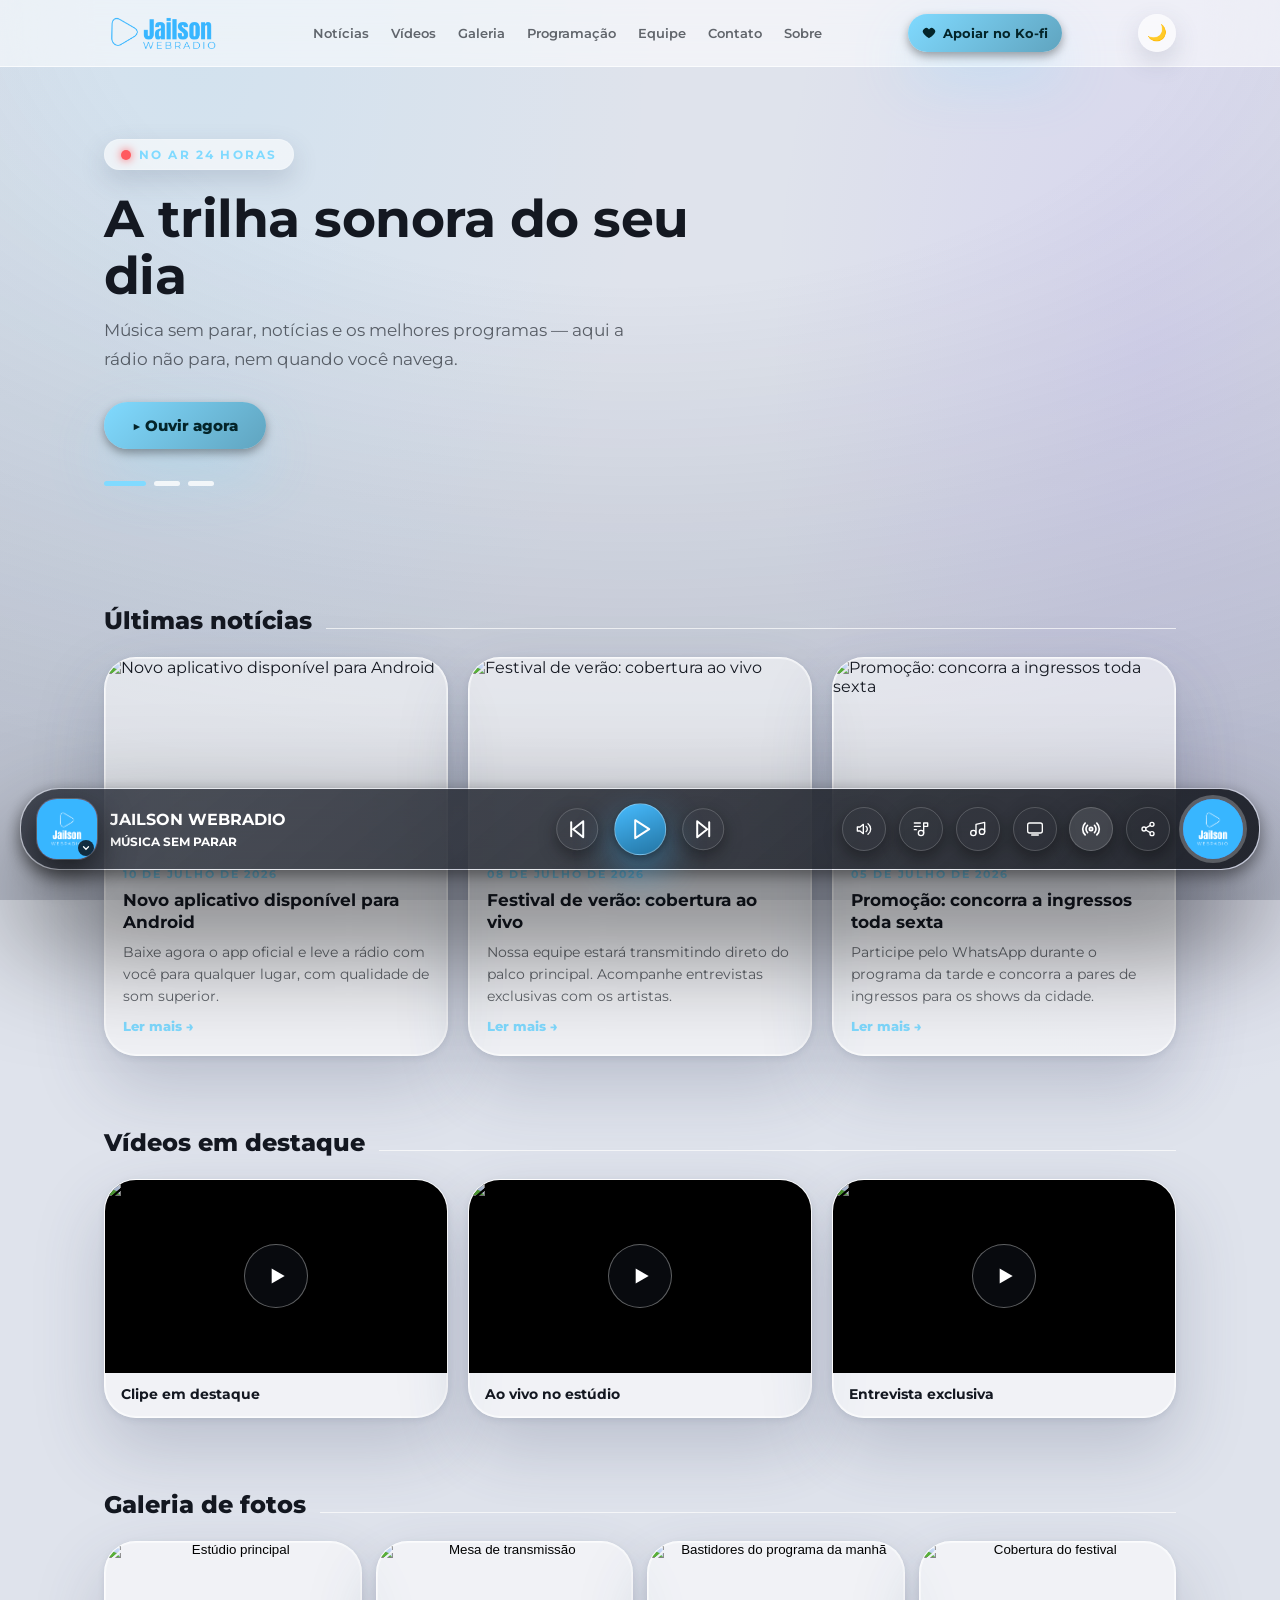
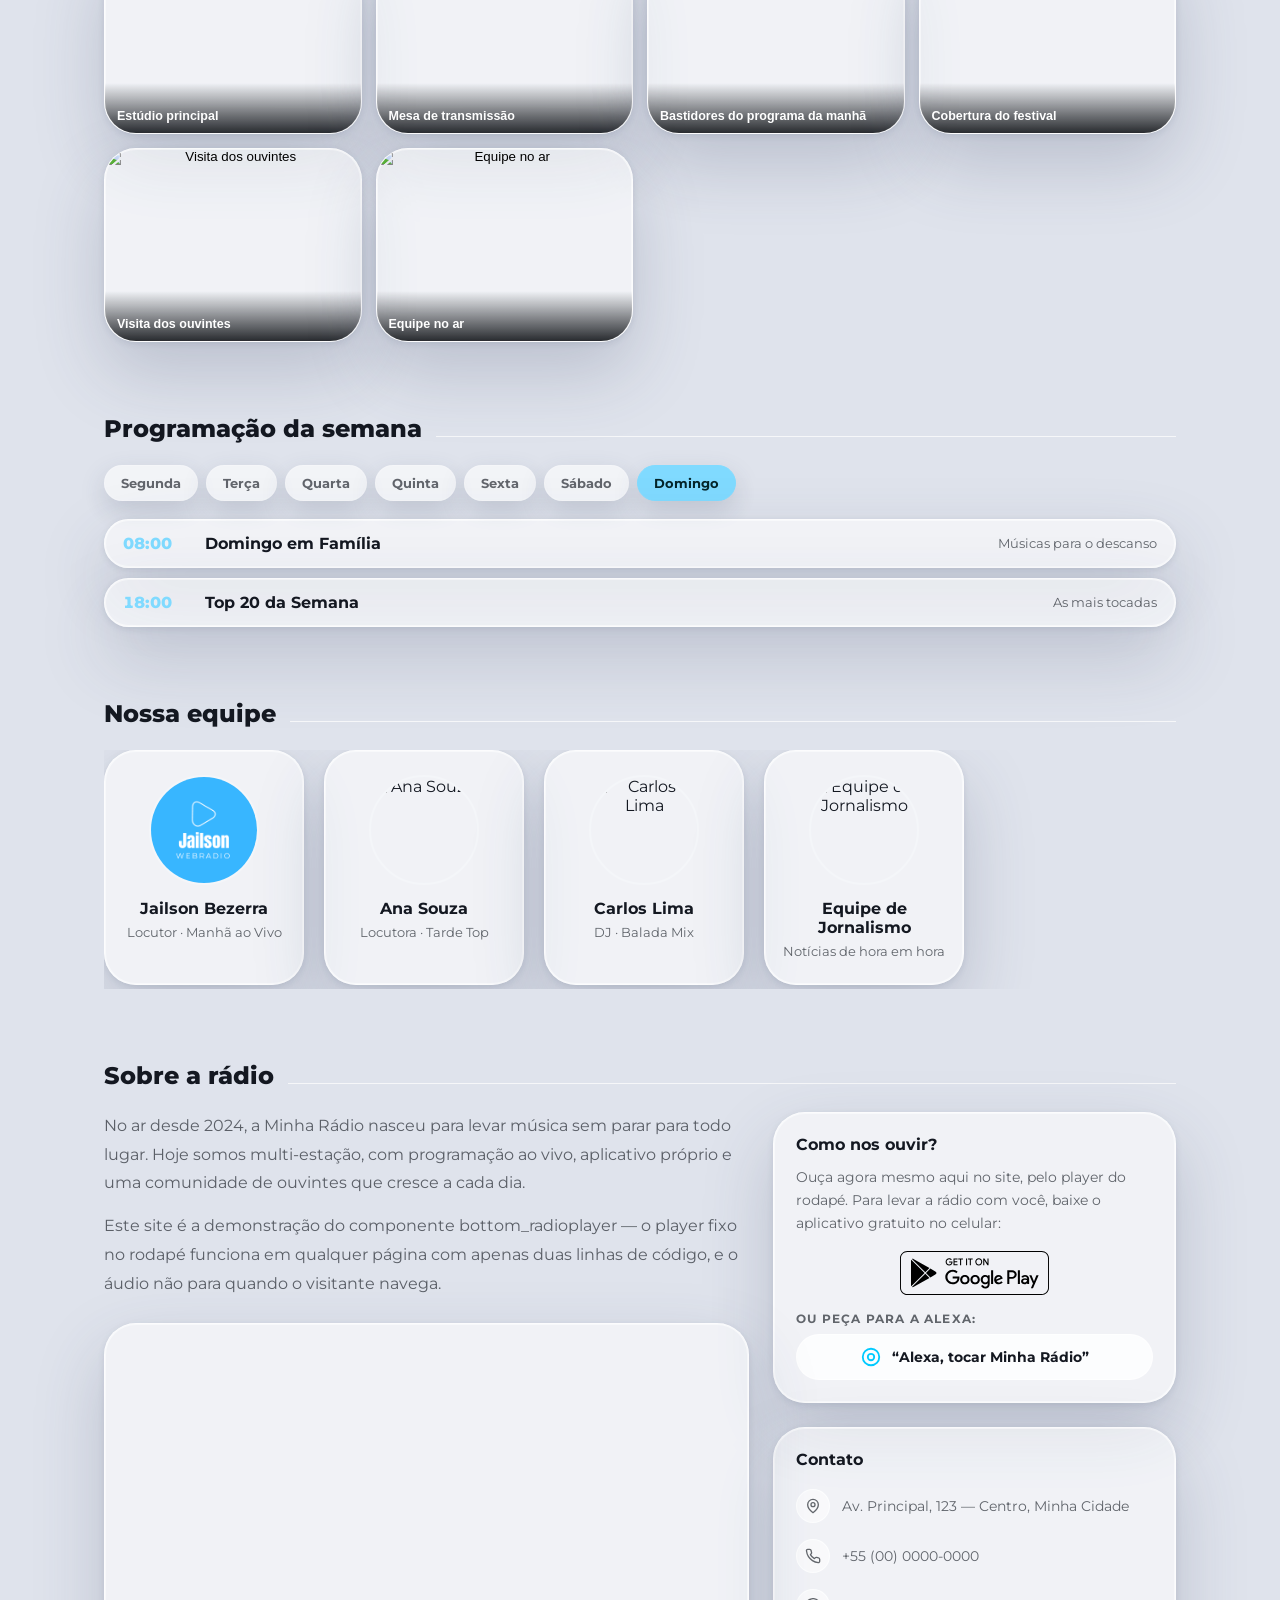
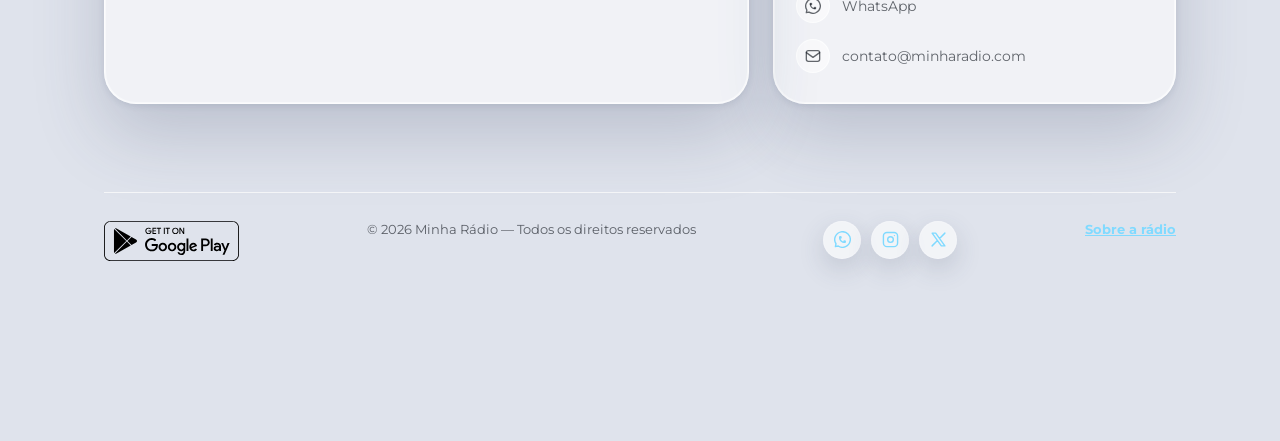
==== commit 0a9fd072: "feat: theme.hoverZoom para desligar o crescer no hover (fecha #7) Passar o mouse fazia duas coisas q" ====
--- a/index.html
+++ b/index.html
@@ -39,6 +39,11 @@
             // glass (padrão) | clay | minimal | liquid | spatial
             var content = window.siteContent || {};
             document.documentElement.dataset.ui = (content.theme || {}).style || "glass";
+
+            // theme.hoverZoom: false desliga o crescer ao passar o mouse
+            if ((content.theme || {}).hoverZoom === false) {
+                document.documentElement.dataset.hoverZoom = "off";
+            }
         })();
     </script>
     <link rel="stylesheet" href="site.css">
--- a/site.css
+++ b/site.css
@@ -41,6 +41,26 @@
 html {
     scrollbar-width: thin;
     scrollbar-color: var(--site-surface-strong) transparent;
+
+    /* Rolagem suave nas âncoras do menu. Precisa estar no <html> (e não só
+       no scrollIntoView do roteador seamless): clicar em "#videos" já
+       estando na home não passa pelo roteador — é o navegador que rola, e
+       sem isto o salto era seco. Com a regra aqui, os dois caminhos
+       (mesma página e index.html#videos vindo de outra) ficam iguais. */
+    scroll-behavior: smooth;
+
+    /* onde a âncora para: abaixo do header sticky, para a seção não nascer
+       escondida atrás dele. No <html> vale para toda âncora da página — não
+       só as .site-section, que era o alcance do scroll-margin-top antigo.
+       (embaixo o dock do player já tem folga: .site-container tem
+       padding-bottom) */
+    scroll-padding-top: 84px;
+}
+
+/* rolagem suave enjoa quem tem sensibilidade vestibular: quando o sistema
+   pede menos movimento, a âncora volta a saltar direto */
+@media (prefers-reduced-motion: reduce) {
+    html { scroll-behavior: auto; }
 }
 
 ::-webkit-scrollbar {
@@ -73,6 +93,40 @@
 }
 
 img { max-width: 100%; display: block; }
+
+/* --- entrada dos cartões ao rolar -------------------------------------- */
+/*
+   Por que @keyframes e não transition, que seria o óbvio: os cartões já têm
+   transition própria (.news-card e .gallery-item declaram o atalho
+   `transition: transform ..., border-color ...`) na MESMA especificidade e
+   mais abaixo no arquivo. O atalho deles substituiria o meu inteiro e a
+   opacidade apareceria de estalo, sem animar. Animação é outro mecanismo:
+   não disputa com a propriedade transition.
+
+   O ganho de brinde é o transform não ficar grudado no elemento depois. Sem
+   fill-mode forwards, ao terminar o cartão volta ao transform que as regras
+   dele mandam — então o :hover que levanta 3px continua funcionando. Um
+   `transform: none` fixo aqui mataria esse levantar.
+
+   O backwards existe para a escadinha: durante o animation-delay o cartão
+   segura o estado `from` em vez de piscar visível antes de começar.
+
+   Quem põe a classe .reveal é o site.js, nunca o HTML: se o script falhar,
+   o conteúdo aparece normal em vez de ficar preso em opacity 0 — página sem
+   graça é melhor que página em branco. E quando o sistema pede menos
+   movimento o script nem chega a marcar (lá não há o que reverter).
+*/
+.reveal { opacity: 0; }
+
+.reveal.is-in {
+    opacity: 1;
+    animation: reveal-in 0.35s ease backwards;
+}
+
+@keyframes reveal-in {
+    from { opacity: 0; transform: translateY(12px); }
+    to { opacity: 1; transform: none; }
+}
 
 .site-container {
     max-width: 1120px;
@@ -366,6 +420,15 @@
 .site-nav a:hover {
     background: var(--site-surface-strong);
     color: var(--site-text);
+}
+
+/* seção em que o visitante está agora (o site.js marca conforme a rolagem).
+   Cor + peso, e não só cor: quem não distingue bem matiz ainda enxerga qual
+   é o item ativo */
+.site-nav a.is-active {
+    color: var(--site-accent);
+    background: var(--site-surface);
+    font-weight: 800;
 }
 
 /* botão hambúrguer — aparece quando o menu não cabe mais na linha */
@@ -596,10 +659,9 @@
 
 /* --- seções --- */
 
-.site-section {
-    margin-top: 72px;
-    scroll-margin-top: 84px; /* âncoras não ficam escondidas sob o header fixo */
-}
+/* o recuo da âncora sob o header vive no scroll-padding-top do <html> —
+   repeti-lo aqui como scroll-margin-top somaria com ele */
+.site-section { margin-top: 72px; }
 
 .site-section-title {
     display: flex;
--- a/css/ui-styles.css
+++ b/css/ui-styles.css
@@ -1075,7 +1075,12 @@
     transition: transform 0.25s cubic-bezier(0.2, 0.75, 0.2, 1), box-shadow 0.25s ease;
 }
 
+/* O :root aqui não é enfeite: os tokens do spatial são declarados em
+   :root[data-ui="spatial"] (0,2,0) e especificidade ganha de ordem — sem
+   ele esta regra (0,1,0) nunca chegava a valer na página de verdade, e
+   quem pediu menos movimento continuava vendo o cartão crescer. */
 @media (prefers-reduced-motion: reduce) {
+    :root[data-ui="spatial"],
     [data-ui="spatial"] {
         --ui-card-hover-transform: none;
         --ui-cta-hover-transform: none;
@@ -1205,3 +1210,86 @@
     width: 70%;
     background: rgba(255, 255, 255, 0.25);
 }
+
+
+/* ============================================================
+   8. SEM ZOOM NO HOVER — content.theme.hoverZoom: false
+   ------------------------------------------------------------
+   Passar o mouse faz duas coisas diferentes que o olho lê como
+   uma só: LEVANTAR (translateY, borda que acende, sombra que
+   abre) e CRESCER (scale). Quem pede "tira o zoom" quase sempre
+   quer só a segunda fora — sem ela o hover continua respondendo,
+   e é isso que este bloco faz.
+
+   Por que no FIM do arquivo: os tokens de cada estilo moram em
+   :root[data-ui="x"], que empata em especificidade (0,2,0) com o
+   :root[data-hover-zoom="off"] daqui. Empate quem decide é a
+   ordem — então este bloco precisa vir depois de todos eles.
+
+   Por que redeclarar o levantar em vez de zerar o transform: o
+   scale vem GRUDADO no mesmo valor do token (spatial pede
+   translateY(-6px) scale(1.015)), e não há como remover uma
+   função de transform sem reescrever a lista. Um "none" geral
+   levaria o levantar junto, que não é o que foi pedido.
+   ============================================================ */
+
+/* --- cartões: só liquid e spatial crescem --- */
+
+:root[data-ui="liquid"][data-hover-zoom="off"] {
+    --ui-card-hover-transform: translateY(-3px);
+}
+
+:root[data-ui="spatial"][data-hover-zoom="off"] {
+    --ui-card-hover-transform: translateY(-6px);
+}
+
+/* --- botões de ação (ouvir agora, doar, instalar) --- */
+
+:root[data-hover-zoom="off"] {
+    --ui-cta-hover-transform: none;
+}
+
+:root[data-ui="clay"][data-hover-zoom="off"] {
+    --ui-cta-hover-transform: translateY(-2px);
+}
+
+:root[data-ui="spatial"][data-hover-zoom="off"] {
+    --ui-cta-hover-transform: translateY(-3px);
+}
+
+/* O .hero-cta do site.css tem um scale(1.04) próprio, fora do token. Onde há
+   data-ui os tokens acima já resolvem; o :not é o que impede esta regra de
+   atropelá-los e levar junto o levantar do clay e do spatial. */
+:root[data-hover-zoom="off"]:not([data-ui]) .hero-cta:hover {
+    transform: none;
+}
+
+/* --- foto e miniatura que dão zoom POR BAIXO da moldura ---
+   Estes não passam por token: são regras do site.css e acontecem em
+   qualquer estilo, inclusive no minimal, que não cresce em mais nada. */
+
+:root[data-hover-zoom="off"] .gallery-item:hover img,
+:root[data-hover-zoom="off"] .video-thumb:hover img,
+:root[data-hover-zoom="off"] .video-thumb:hover::after {
+    transform: none;
+}
+
+/* --- botões do dock no spatial --- */
+
+:root[data-hover-zoom="off"][data-ui="spatial"] #app-player .player-button-backward-step:hover,
+:root[data-hover-zoom="off"][data-ui="spatial"] #app-player .player-button-forward-step:hover,
+:root[data-hover-zoom="off"][data-ui="spatial"] #app-player .player-button-more:hover,
+:root[data-hover-zoom="off"][data-ui="spatial"] #app-player .player-right button.player-button:hover,
+:root[data-hover-zoom="off"][data-ui="spatial"] #app-player .player-button-alt:hover {
+    transform: translateY(-2px);
+}
+
+/* Quem pediu menos movimento no sistema E desligou o zoom não quer nem o
+   levantar. Precisa estar aqui no fim porque as regras acima (0,3,0) passam
+   por cima do @media do spatial (0,2,0), que é o único a tratar disto. */
+@media (prefers-reduced-motion: reduce) {
+    :root[data-hover-zoom="off"][data-ui] {
+        --ui-card-hover-transform: none;
+        --ui-cta-hover-transform: none;
+    }
+}
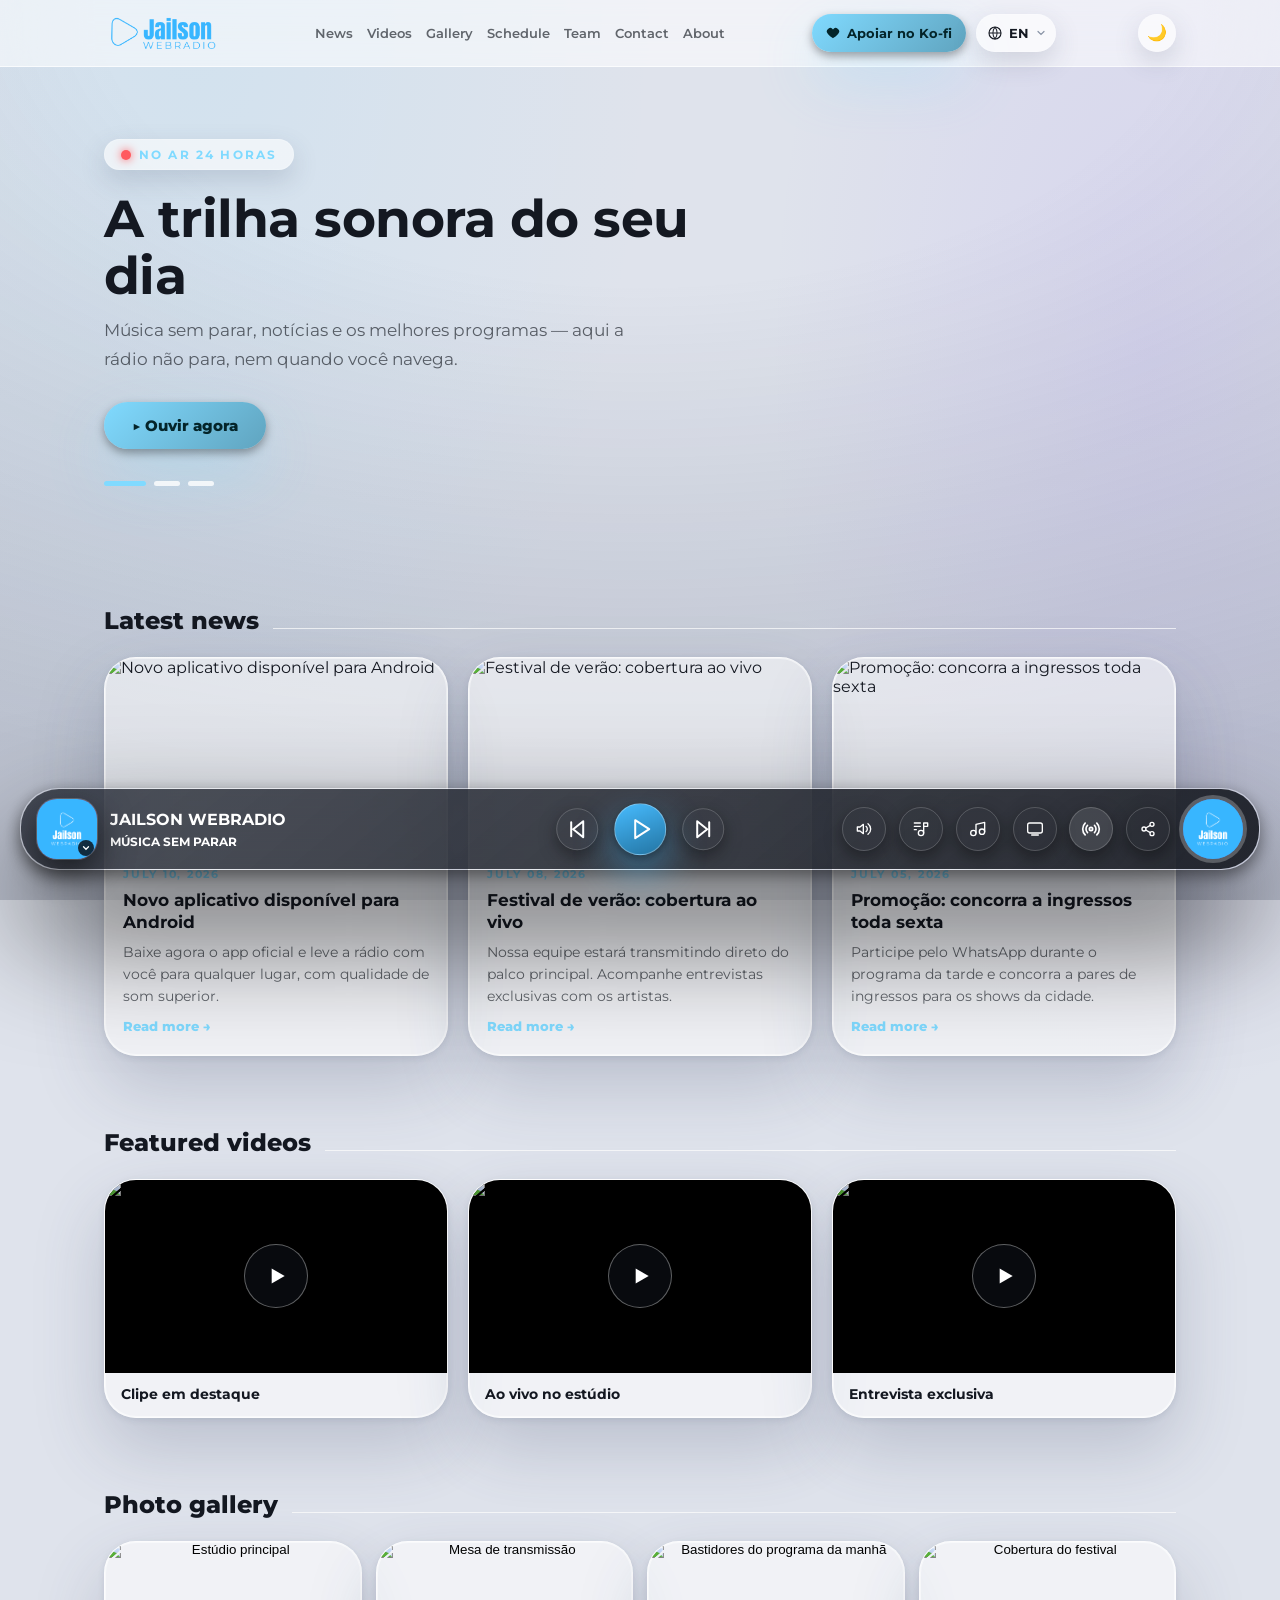
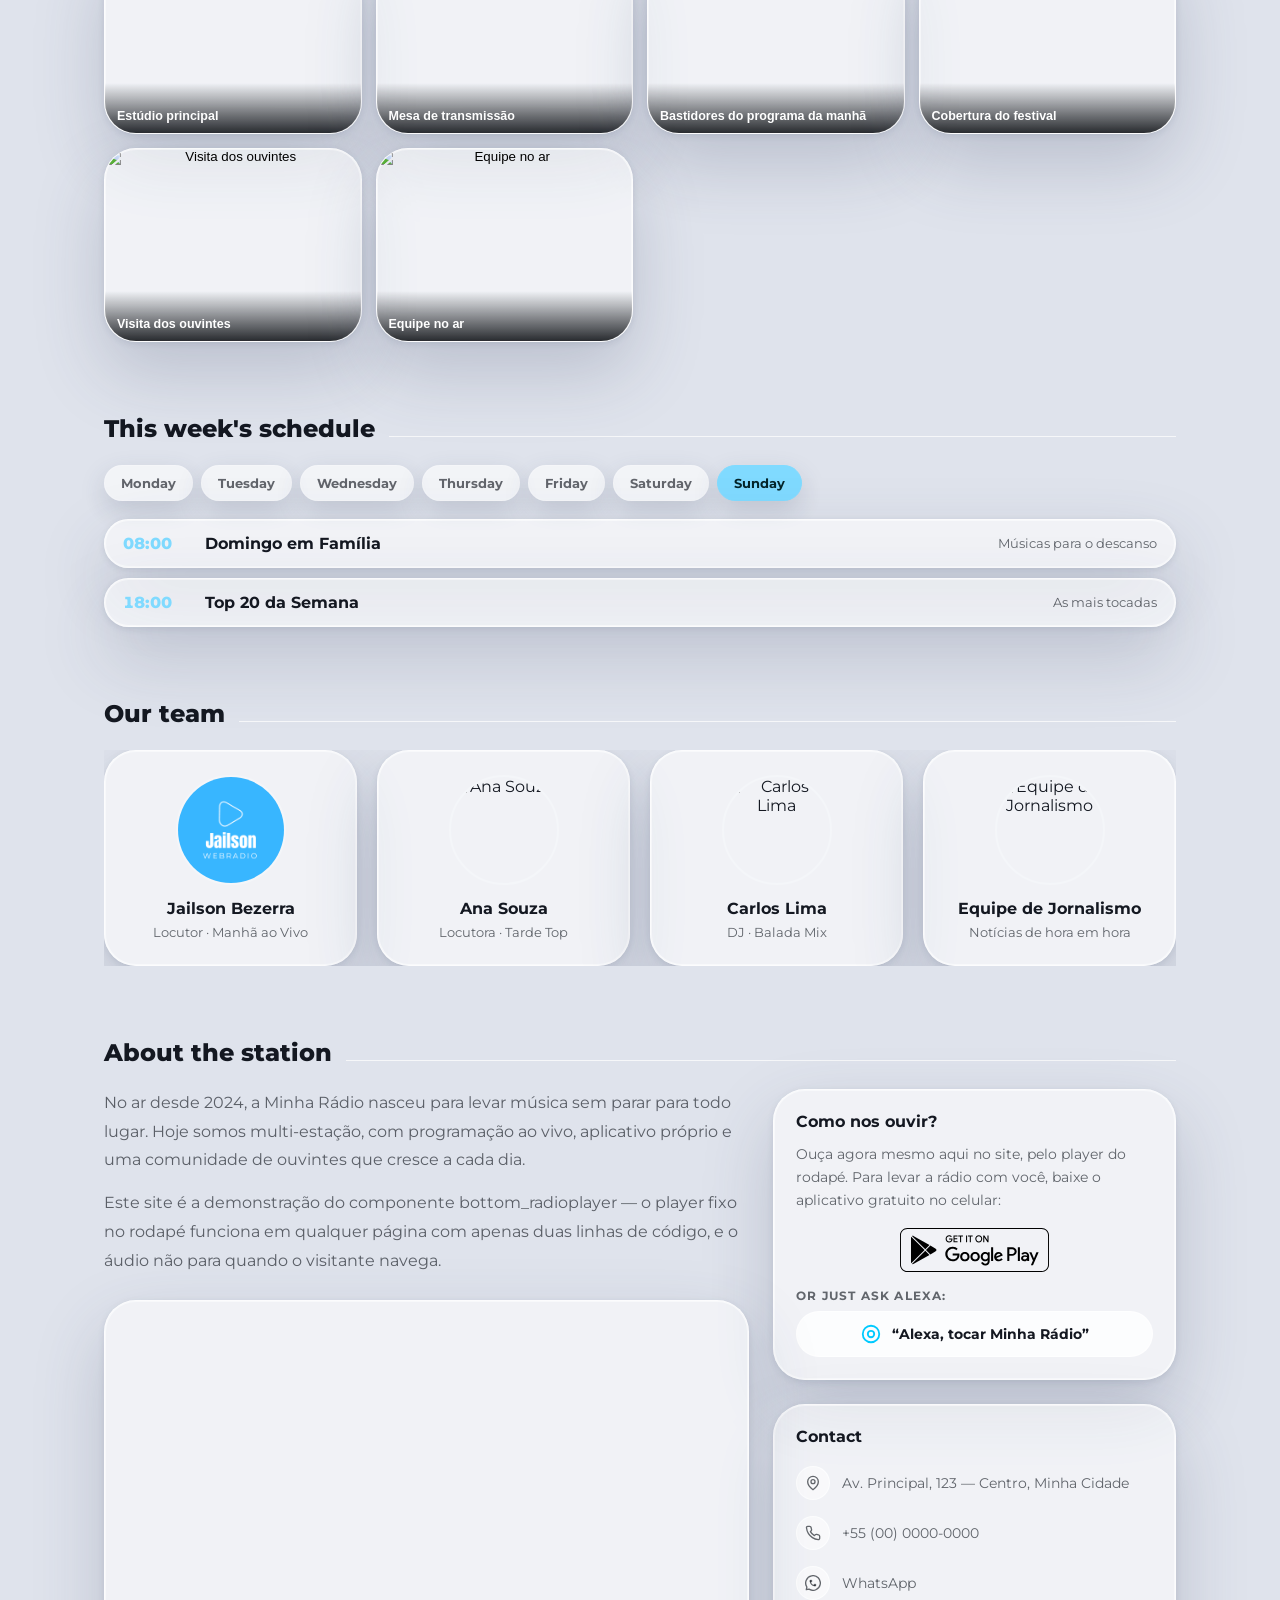
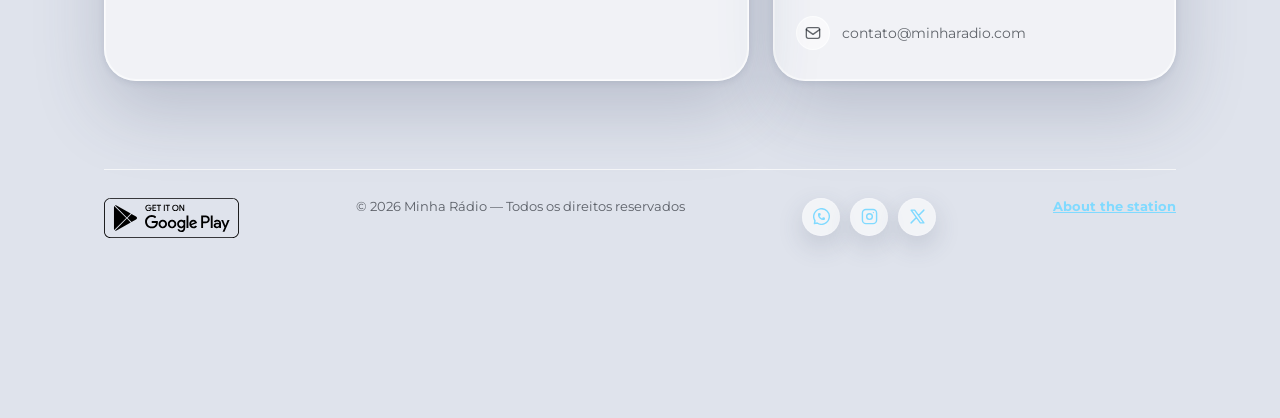
==== commit d7ab7035: "feat: dias da semana em uma linha no celular, carrossel da equipe sem caixa e site em quatro idiomas" ====
--- a/index.html
+++ b/index.html
@@ -29,6 +29,8 @@
          pré-boot abaixo lê dele o ESTILO VISUAL — aplicá-lo só no fim da
          página faria o vidro piscar antes do estilo escolhido. -->
     <script src="content.js"></script>
+    <!-- Idiomas do site (pt/en/es/it). Fora daqui, tudo segue em português. -->
+    <script src="js/i18n.js"></script>
     <script>
         // Aplica o tema salvo e o estilo visual antes do primeiro paint
         (function () {
@@ -56,16 +58,16 @@
         <div class="site-header-inner">
             <a class="site-brand" href="index.html"><span class="site-brand-name">Minha Rádio</span></a>
             <nav class="site-nav">
-                <a href="#noticias">Notícias</a>
-                <a href="#videos">Vídeos</a>
-                <a href="#galeria">Galeria</a>
-                <a href="#programacao">Programação</a>
-                <a href="#equipe">Equipe</a>
-                <a href="#contato">Contato</a>
-                <a href="pagina2.html">Sobre</a>
+                <a href="#noticias" data-i18n="nav.news">Notícias</a>
+                <a href="#videos" data-i18n="nav.videos">Vídeos</a>
+                <a href="#galeria" data-i18n="nav.gallery">Galeria</a>
+                <a href="#programacao" data-i18n="nav.schedule">Programação</a>
+                <a href="#equipe" data-i18n="nav.team">Equipe</a>
+                <a href="#contato" data-i18n="nav.contact">Contato</a>
+                <a href="pagina2.html" data-i18n="nav.about">Sobre</a>
             </nav>
-            <button type="button" id="theme-toggle" class="theme-toggle" aria-label="Alternar tema claro/escuro"></button>
-            <button type="button" id="nav-toggle" class="nav-toggle" aria-label="Abrir menu" aria-expanded="false">
+            <button type="button" id="theme-toggle" class="theme-toggle" aria-label="Alternar tema claro/escuro" data-i18n-aria-label="a11y.theme"></button>
+            <button type="button" id="nav-toggle" class="nav-toggle" aria-label="Abrir menu" data-i18n-aria-label="a11y.menuOpen" aria-expanded="false">
                 <svg viewBox="0 0 24 24"><path d="M3 6h18M3 12h18M3 18h18"></path></svg>
             </button>
         </div>
@@ -76,39 +78,39 @@
         <section class="hero-slider" id="site-hero"></section>
 
         <section class="site-section" id="noticias">
-            <h2 class="site-section-title">Últimas notícias</h2>
+            <h2 class="site-section-title" data-i18n="section.news">Últimas notícias</h2>
             <div class="news-grid" id="site-news"></div>
         </section>
 
         <section class="site-section" id="videos">
-            <h2 class="site-section-title">Vídeos em destaque</h2>
+            <h2 class="site-section-title" data-i18n="section.videos">Vídeos em destaque</h2>
             <div class="videos-grid" id="site-videos"></div>
         </section>
 
         <section class="site-section" id="galeria">
-            <h2 class="site-section-title">Galeria de fotos</h2>
+            <h2 class="site-section-title" data-i18n="section.gallery">Galeria de fotos</h2>
             <div class="gallery-grid" id="site-gallery"></div>
         </section>
 
         <section class="site-section" id="programacao">
-            <h2 class="site-section-title">Programação da semana</h2>
+            <h2 class="site-section-title" data-i18n="section.schedule">Programação da semana</h2>
             <div id="site-schedule"></div>
         </section>
 
         <section class="site-section" id="equipe">
-            <h2 class="site-section-title">Nossa equipe</h2>
+            <h2 class="site-section-title" data-i18n="section.team">Nossa equipe</h2>
             <div class="team-grid" id="site-team"></div>
         </section>
 
         <section class="site-section" id="contato">
-            <h2 class="site-section-title">Sobre a rádio</h2>
+            <h2 class="site-section-title" data-i18n="section.about">Sobre a rádio</h2>
             <div class="about-grid" id="site-about"></div>
         </section>
 
         <footer class="site-footer">
             <span id="site-footer-text"></span>
             <div id="site-social" class="footer-social"></div>
-            <span><a href="pagina2.html">Sobre a rádio</a></span>
+            <span><a href="pagina2.html" data-i18n="footer.about">Sobre a rádio</a></span>
         </footer>
 
     </div>
--- a/site.css
+++ b/site.css
@@ -190,6 +190,72 @@
     color: var(--site-text);
     text-decoration: none;
     transition: background 0.2s ease;
+}
+
+/* seletor de idioma — mesma pílula do chip de clima, com um <select> nativo
+   por dentro. O select fica sem moldura própria para não desenhar uma caixa
+   dentro da outra; quem dá a forma é o label. */
+.header-lang {
+    display: flex;
+    align-items: center;
+    gap: 6px;
+    height: 38px;
+    padding: 0 8px 0 10px;
+    border-radius: 999px;
+    border: 1px solid var(--site-border);
+    background: var(--site-surface);
+    color: var(--site-text);
+    cursor: pointer;
+    transition: background 0.2s ease;
+}
+
+.header-lang:hover { background: var(--site-surface-strong); }
+
+.header-lang-icon {
+    display: flex;
+    width: 16px;
+    height: 16px;
+    flex: none;
+}
+
+.header-lang-icon svg {
+    width: 100%;
+    height: 100%;
+    fill: none;
+    stroke: currentColor;
+    stroke-width: 1.7;
+}
+
+.header-lang select {
+    appearance: none;
+    -webkit-appearance: none;
+    border: 0;
+    background: transparent;
+    color: inherit;
+    font-family: inherit;
+    font-size: 13px;
+    font-weight: 700;
+    cursor: pointer;
+    /* a seta do sistema sai; a nossa é desenhada no padding com um SVG */
+    padding: 0 18px 0 0;
+    background-image: url('data:image/svg+xml;utf8,<svg xmlns="http://www.w3.org/2000/svg" viewBox="0 0 24 24" fill="none" stroke="%238a94a6" stroke-width="2.4" stroke-linecap="round"><path d="m6 9 6 6 6-6"/></svg>');
+    background-repeat: no-repeat;
+    background-position: right 0 center;
+    background-size: 12px;
+}
+
+.header-lang select:focus-visible { outline: 2px solid var(--site-accent); outline-offset: 3px; }
+
+/* A lista aberta é desenhada pelo sistema, não pela página: sem estas duas
+   cores, no tema escuro o menu do Chrome sai branco com texto branco. */
+.header-lang select option {
+    background: #12161d;
+    color: #fff;
+}
+
+:root[data-theme="light"] .header-lang select option {
+    background: #fff;
+    color: #11151c;
 }
 
 .header-weather:hover { background: var(--site-surface-strong); }
@@ -420,6 +486,23 @@
 .site-nav a:hover {
     background: var(--site-surface-strong);
     color: var(--site-text);
+}
+
+/* O seletor de idioma é mais um inquilino num cabeçalho que já estava cheio:
+   com ele, os sete itens do menu passavam de 1120px e "Sobre" caía para uma
+   segunda linha. Três pixels de cada lado em cada item devolvem os ~40px que
+   faltavam, sem mexer em tamanho de fonte nem em breakpoint.
+
+   O :has() é o que amarra isto ao seletor: quem não carrega o js/i18n.js não
+   tem .header-lang, não casa a regra e fica com o espaçamento de sempre. Em
+   navegador sem :has() a regra inteira é ignorada — volta a quebrar em duas
+   linhas, que era o comportamento antigo, não um layout novo quebrado. */
+.site-header-inner:has(.header-lang) .site-nav a {
+    padding-left: 6px;
+    padding-right: 6px;
+    /* meio ponto de fonte: some aos olhos e devolve os últimos ~20px de que o
+       espanhol e o italiano precisam ("Programación", "Palinsesto") */
+    font-size: 12.5px;
 }
 
 /* seção em que o visitante está agora (o site.js marca conforme a rolagem).
@@ -1138,6 +1221,9 @@
 
 .schedule-tab:hover { background: var(--site-surface-strong); }
 
+/* No desktop sobra largura: mostra o nome inteiro. */
+.schedule-tab-short { display: none; }
+
 .schedule-tab.is-active {
     background: var(--site-accent);
     border-color: var(--site-accent);
@@ -1185,6 +1271,29 @@
     border-radius: 14px;
 }
 
+/* Os sete dias em UMA linha no celular. Com o nome inteiro eles quebravam
+   em três fileiras e o bloco virava um paredão de pílulas antes de mostrar
+   qualquer horário; abreviados, cada aba fica com a mesma fatia da largura
+   (flex: 1) e a semana inteira cabe de uma vez. O nowrap é o que impede a
+   quebra de voltar quando o idioma escolhido tem palavra mais longa. */
+@media (max-width: 620px) {
+    .schedule-tabs {
+        flex-wrap: nowrap;
+        gap: 5px;
+    }
+
+    .schedule-tab {
+        flex: 1;
+        min-width: 0;
+        padding: 9px 2px;
+        font-size: 12px;
+        text-align: center;
+    }
+
+    .schedule-tab-long { display: none; }
+    .schedule-tab-short { display: inline; }
+}
+
 /* --- equipe --- */
 
 /* Carrossel: track rola na horizontal (scroll-snap), setas nas pontas.
@@ -1218,6 +1327,10 @@
 
 .team-arrow:disabled { opacity: 0.35; cursor: default; }
 
+/* A rolagem continua existindo (é ela que faz o arrastar no celular e o
+   scroll-snap), mas some da vista: a barra desenhava um traço cinza sob os
+   cartões que lia como a moldura de uma caixa. Quem indica que há mais
+   gente são as setas. */
 .team-track {
     display: flex;
     gap: 20px;
@@ -1226,15 +1339,20 @@
     scroll-behavior: smooth;
     flex: 1;
     min-width: 0;
-    padding-bottom: 4px;
-}
-
-.team-track::-webkit-scrollbar { height: 6px; }
-
+    scrollbar-width: none;
+    -ms-overflow-style: none;
+}
+
+.team-track::-webkit-scrollbar { width: 0; height: 0; }
+
+/* Cartão inteiro ou nenhum. A largura é a pista dividida por quantos cabem
+   (descontando os vãos), então a fileira fecha exata na borda e nunca sobra
+   aquele pedaço de cartão cortado que fazia o bloco parecer uma caixa mal
+   recortada. Quantos cabem é decidido nas media queries lá embaixo. */
 .team-card {
     flex: none;
-    width: 200px;
-    scroll-snap-align: start;
+    width: calc((100% - 60px) / 4);
+    scroll-snap-align: center;
     text-align: center;
     padding: 24px 16px;
     border-radius: var(--site-radius);
@@ -1254,6 +1372,40 @@
 .team-card h3 { margin: 0 0 4px; font-size: 16px; }
 
 .team-card span { font-size: 12.5px; color: var(--site-muted); }
+
+/* Quantos cartões cabem por vez. A conta desconta os vãos: com 3 cartões
+   há 2 vãos de 20px, com 2 há 1, e sozinho o cartão ocupa a pista inteira.
+   O clique da seta anda a largura de um cartão, então cada passo troca a
+   fileira por inteiro. */
+@media (max-width: 1000px) {
+    .team-card { width: calc((100% - 40px) / 3); }
+}
+
+@media (max-width: 760px) {
+    .team-card { width: calc((100% - 20px) / 2); }
+}
+
+@media (max-width: 560px) {
+    /* Um por vez, ocupando a pista toda: no celular meio cartão não é
+       prévia, é cartão cortado. As setas ficam por cima das pontas para
+       não roubarem largura do que importa. */
+    .team-card { width: 100%; }
+
+    .team-carousel { gap: 0; }
+
+    .team-carousel.has-overflow .team-arrow {
+        position: absolute;
+        top: 50%;
+        transform: translateY(-50%);
+        z-index: 2;
+        background: var(--site-surface-strong);
+        backdrop-filter: blur(8px);
+        -webkit-backdrop-filter: blur(8px);
+    }
+
+    .team-arrow-prev { left: 4px; }
+    .team-arrow-next { right: 4px; }
+}
 
 /* --- sobre a rádio (história + contato) --- */
 
--- a/css/ui-styles.css
+++ b/css/ui-styles.css
@@ -152,6 +152,7 @@
 [data-ui] .theme-toggle,
 [data-ui] .nav-toggle,
 [data-ui] .header-weather,
+[data-ui] .header-lang,
 [data-ui] .header-install,
 [data-ui] .team-arrow,
 [data-ui] .site-social-item,
@@ -166,6 +167,7 @@
 
 /* com rótulo: cápsula */
 [data-ui] .header-weather,
+[data-ui] .header-lang,
 [data-ui] .schedule-tab,
 [data-ui] .hero-badge,
 [data-ui] .gen-secondary,
@@ -185,6 +187,7 @@
 [data-ui] .theme-toggle:hover,
 [data-ui] .nav-toggle:hover,
 [data-ui] .header-weather:hover,
+[data-ui] .header-lang:hover,
 [data-ui] .header-install:hover,
 [data-ui] .team-arrow:hover:not(:disabled),
 [data-ui] .site-social-item:hover,
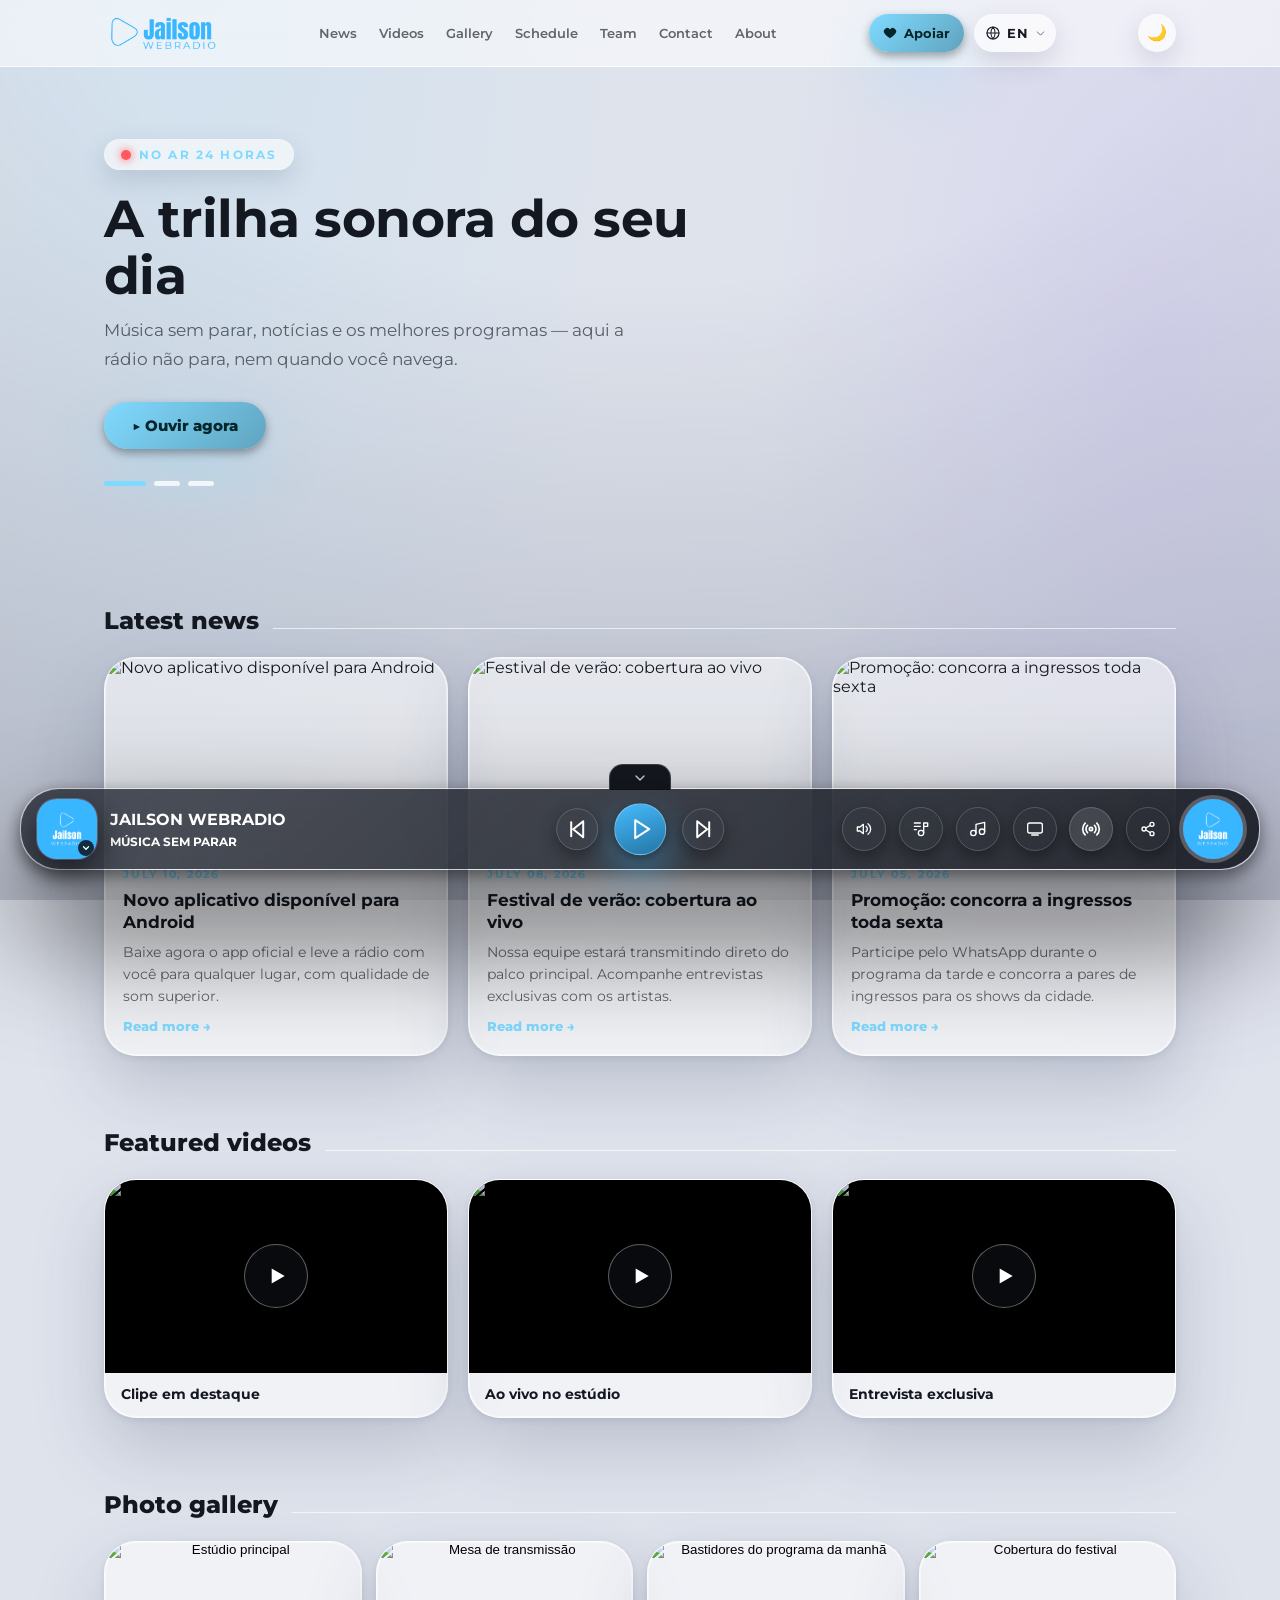
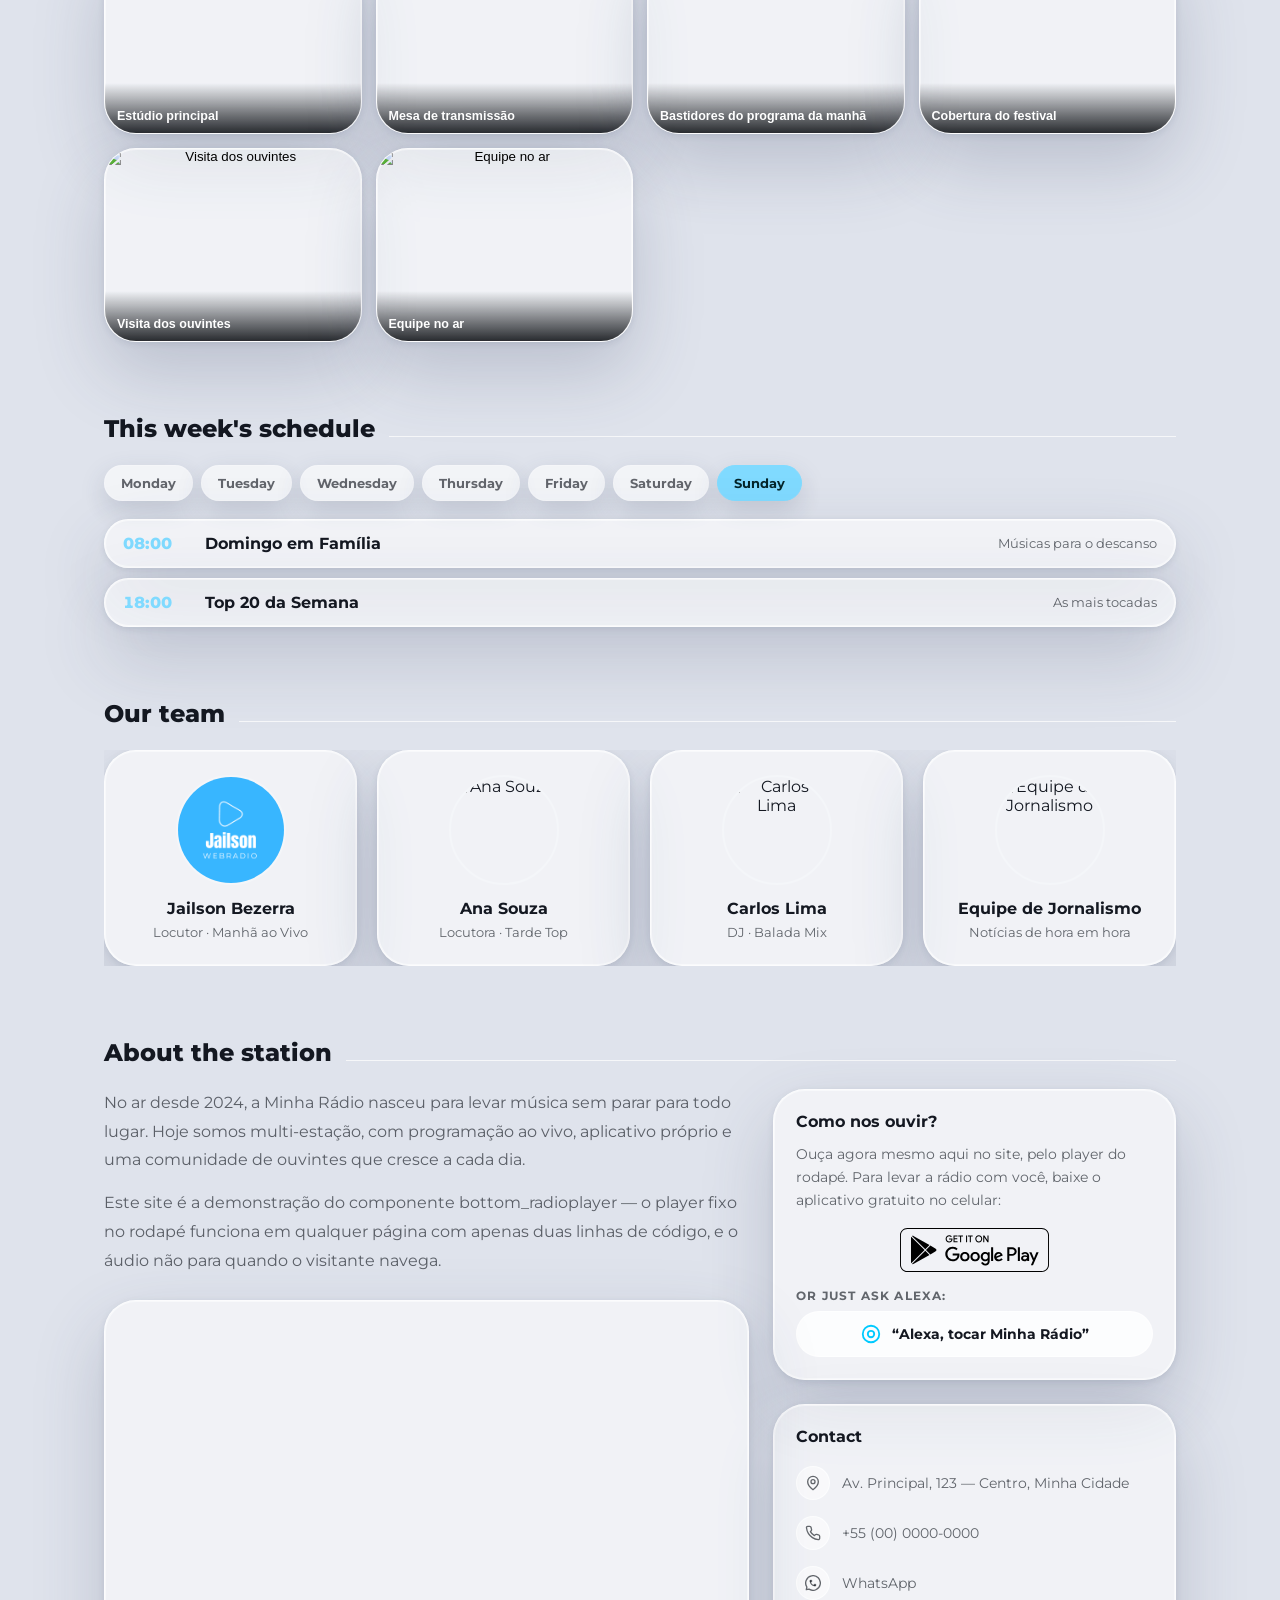
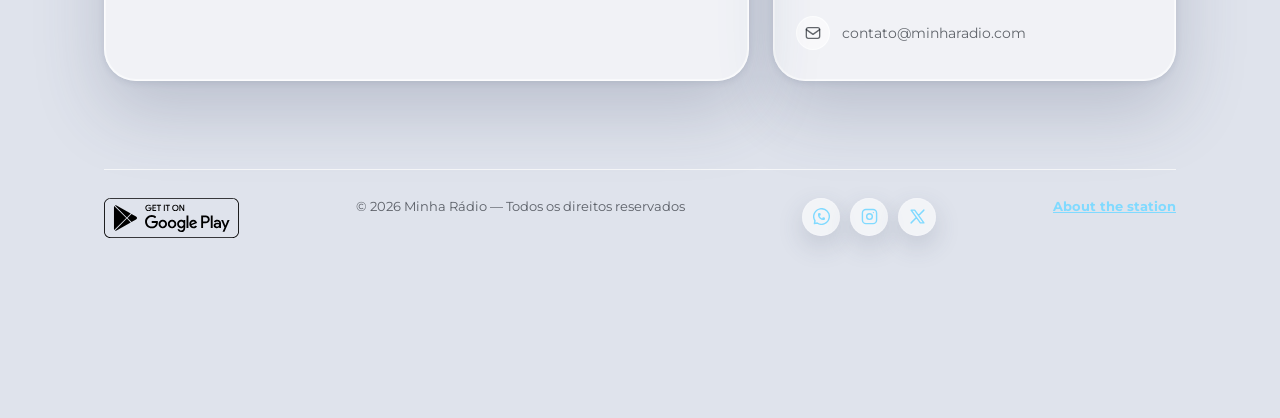
==== commit 1b16a37b: "Add Portuguese README for Bottom Radio Player with detailed features and installation instructions" ====
--- a/index.html
+++ b/index.html
@@ -40,7 +40,11 @@
 
             // glass (padrão) | clay | minimal | liquid | spatial
             var content = window.siteContent || {};
-            document.documentElement.dataset.ui = (content.theme || {}).style || "glass";
+            // O modo dev (?dev=1, veja o site.js) troca o estilo só nesta
+            // máquina. Precisa ser lido aqui, antes do primeiro paint, ou o
+            // visual escolhido piscaria de volta ao do content a cada página.
+            var uiDev = localStorage.getItem("site:dev") === "1" ? localStorage.getItem("site:ui") : null;
+            document.documentElement.dataset.ui = uiDev || (content.theme || {}).style || "glass";
 
             // theme.hoverZoom: false desliga o crescer ao passar o mouse
             if ((content.theme || {}).hoverZoom === false) {
--- a/site.css
+++ b/site.css
@@ -192,10 +192,17 @@
     transition: background 0.2s ease;
 }
 
-/* seletor de idioma — mesma pílula do chip de clima, com um <select> nativo
-   por dentro. O select fica sem moldura própria para não desenhar uma caixa
-   dentro da outra; quem dá a forma é o label. */
+/* --- seletor de idioma ---
+   Botão fechado: a mesma pílula do chip de clima. Lista aberta: um painel
+   nosso, e não o menu do sistema — que vinha quadrado, cinza e alheio ao
+   tema. Os tokens --ui-panel-* são os mesmos dos painéis do player, então a
+   lista acompanha os cinco estilos visuais sem regra extra. */
 .header-lang {
+    position: relative;
+    flex: none;
+}
+
+.header-lang-button {
     display: flex;
     align-items: center;
     gap: 6px;
@@ -205,58 +212,131 @@
     border: 1px solid var(--site-border);
     background: var(--site-surface);
     color: var(--site-text);
+    font-family: inherit;
     cursor: pointer;
     transition: background 0.2s ease;
 }
 
-.header-lang:hover { background: var(--site-surface-strong); }
-
-.header-lang-icon {
-    display: flex;
+.header-lang-button:hover,
+.header-lang.is-open .header-lang-button { background: var(--site-surface-strong); }
+
+.header-lang-button:focus-visible { outline: 2px solid var(--site-accent); outline-offset: 3px; }
+
+.header-lang-code {
+    font-size: 13px;
+    font-weight: 700;
+    letter-spacing: 0.02em;
+}
+
+.header-lang-icon,
+.header-lang-caret {
+    display: flex;
+    flex: none;
     width: 16px;
     height: 16px;
-    flex: none;
-}
-
-.header-lang-icon svg {
+}
+
+.header-lang-caret {
+    width: 13px;
+    height: 13px;
+    color: var(--site-muted);
+    transition: transform 0.2s ease;
+}
+
+.header-lang.is-open .header-lang-caret { transform: rotate(180deg); }
+
+.header-lang-icon svg,
+.header-lang-caret svg {
     width: 100%;
     height: 100%;
     fill: none;
     stroke: currentColor;
     stroke-width: 1.7;
-}
-
-.header-lang select {
-    appearance: none;
-    -webkit-appearance: none;
+    stroke-linecap: round;
+    stroke-linejoin: round;
+}
+
+/* Alinhado pela direita: o chip fica no fim da fileira, e abrir para a
+   esquerda evita o painel passar da borda da tela.
+
+   A FORMA vem do estilo visual (--ui-panel-radius: cápsula no liquid, quina
+   quase reta no minimal); as CORES vêm do tema do site, não dos tokens de
+   painel. Os painéis --ui-panel-* são do dock, que é sempre escuro e leva
+   texto claro por definição — aqui, no tema claro, três dos cinco estilos
+   pintam esse painel de branco, e o texto claro sumiria dentro dele. */
+.header-lang-list {
+    position: absolute;
+    top: calc(100% + 8px);
+    right: 0;
+    z-index: 60;
+    min-width: 172px;
+    display: flex;
+    flex-direction: column;
+    gap: 2px;
+    padding: 6px;
+    border-radius: var(--ui-panel-radius, 16px);
+    border: 1px solid var(--site-border);
+    background: var(--site-bg);
+    box-shadow: 0 20px 44px rgba(0, 0, 0, 0.35);
+    animation: header-lang-in 0.16s ease;
+}
+
+/* O CSS acima declara display: flex, que ganha do display: none que o
+   navegador dá a [hidden] — sem esta linha o painel nascia aberto e nunca
+   fechava. */
+.header-lang-list[hidden] { display: none; }
+
+@keyframes header-lang-in {
+    from { opacity: 0; transform: translateY(-6px); }
+}
+
+@media (prefers-reduced-motion: reduce) {
+    .header-lang-list { animation: none; }
+    .header-lang-caret { transition: none; }
+}
+
+.header-lang-option {
+    display: flex;
+    align-items: center;
+    gap: 10px;
+    width: 100%;
+    padding: 9px 12px;
     border: 0;
+    border-radius: 10px;
     background: transparent;
-    color: inherit;
+    color: var(--site-text);
     font-family: inherit;
-    font-size: 13px;
+    font-size: 13.5px;
+    text-align: left;
+    cursor: pointer;
+    transition: background 0.15s ease;
+}
+
+.header-lang-option:hover,
+.header-lang-option:focus-visible {
+    background: var(--site-surface-strong);
+    outline: none;
+}
+
+/* Cor E peso E fundo, como o item ativo do menu já faz: o accent do tema
+   claro é uma cor clara sobre painel claro, então marcar só pela cor deixaria
+   o idioma atual difícil de achar. */
+.header-lang-option.is-active {
+    color: var(--site-accent);
     font-weight: 700;
-    cursor: pointer;
-    /* a seta do sistema sai; a nossa é desenhada no padding com um SVG */
-    padding: 0 18px 0 0;
-    background-image: url('data:image/svg+xml;utf8,<svg xmlns="http://www.w3.org/2000/svg" viewBox="0 0 24 24" fill="none" stroke="%238a94a6" stroke-width="2.4" stroke-linecap="round"><path d="m6 9 6 6 6-6"/></svg>');
-    background-repeat: no-repeat;
-    background-position: right 0 center;
-    background-size: 12px;
-}
-
-.header-lang select:focus-visible { outline: 2px solid var(--site-accent); outline-offset: 3px; }
-
-/* A lista aberta é desenhada pelo sistema, não pela página: sem estas duas
-   cores, no tema escuro o menu do Chrome sai branco com texto branco. */
-.header-lang select option {
-    background: #12161d;
-    color: #fff;
-}
-
-:root[data-theme="light"] .header-lang select option {
-    background: #fff;
-    color: #11151c;
-}
+    background: var(--site-surface);
+}
+
+.header-lang-option-code {
+    flex: none;
+    width: 26px;
+    font-size: 11px;
+    font-weight: 800;
+    letter-spacing: 0.06em;
+    opacity: 0.65;
+}
+
+.header-lang-option.is-active .header-lang-option-code { opacity: 1; }
 
 .header-weather:hover { background: var(--site-surface-strong); }
 
@@ -445,9 +525,21 @@
     gap: 10px;
 }
 
+/* O flex encolhe o item que pode encolher, e a marca era o único: os chips
+   do topo têm largura própria, o logo não. Sobrando pouco espaço, a caixa
+   da imagem estreitava mas a altura ficava presa em 38px — e o logo saía
+   achatado, esticado na vertical.
+
+   object-fit resolve pela raiz: se a caixa apertar, a imagem encolhe
+   inteira, proporcional, em vez de deformar. É a rede de segurança; o que
+   evita chegar nesse ponto são os ajustes de espaço no bloco do celular
+   mais abaixo. */
 .site-brand-logo {
     height: 38px;
     width: auto;
+    max-width: 100%;
+    object-fit: contain;
+    object-position: left center;
     display: block;
 }
 
@@ -488,21 +580,26 @@
     color: var(--site-text);
 }
 
-/* O seletor de idioma é mais um inquilino num cabeçalho que já estava cheio:
-   com ele, os sete itens do menu passavam de 1120px e "Sobre" caía para uma
-   segunda linha. Três pixels de cada lado em cada item devolvem os ~40px que
-   faltavam, sem mexer em tamanho de fonte nem em breakpoint.
-
-   O :has() é o que amarra isto ao seletor: quem não carrega o js/i18n.js não
-   tem .header-lang, não casa a regra e fica com o espaçamento de sempre. Em
-   navegador sem :has() a regra inteira é ignorada — volta a quebrar em duas
-   linhas, que era o comportamento antigo, não um layout novo quebrado. */
-.site-header-inner:has(.header-lang) .site-nav a {
+/* Dois degraus de aperto ANTES de esconder o menu. Um menu escrito é melhor
+   que três traços que a pessoa precisa abrir para saber o que tem dentro, e
+   o cabeçalho ganha e perde inquilinos em tempo de execução (o botão de
+   instalar, o chip de clima) — então quem decide qual degrau vale é o
+   site.js, medindo. Sobrando espaço, nenhum entra e o menu fica com o
+   espaçamento cheio.
+
+   O primeiro degrau devolve ~40px (três pixels de cada lado em cada um dos
+   sete itens, mais meio ponto de fonte); o segundo, outros ~35px. */
+.site-header.nav-tight .site-nav a {
     padding-left: 6px;
     padding-right: 6px;
-    /* meio ponto de fonte: some aos olhos e devolve os últimos ~20px de que o
-       espanhol e o italiano precisam ("Programación", "Palinsesto") */
     font-size: 12.5px;
+}
+
+.site-header.nav-tighter .site-nav a {
+    padding-left: 4px;
+    padding-right: 4px;
+    font-size: 12px;
+    letter-spacing: -0.01em;
 }
 
 /* seção em que o visitante está agora (o site.js marca conforme a rolagem).
@@ -591,6 +688,82 @@
         font-size: 14px;
         border-radius: 12px;
     }
+}
+
+/* --- cabeçalho apertado ACIMA de 1150px --------------------------------
+   O bloco acima resolve por largura de tela; este resolve por conteúdo, que
+   é o que realmente falta no header. Quem mora nesta fileira só se sabe em
+   tempo de execução: o chip de clima some sozinho se o wttr.in não
+   responder, o botão de instalar só aparece quando o navegador oferece
+   (e aparece DEPOIS do primeiro desenho — por isso "começa certo e
+   desconfigura"), o rótulo do botão de doação é texto livre e o menu muda
+   de largura a cada idioma. Nenhum breakpoint fixo acerta todas as
+   combinações.
+
+   Então o site.js mede e, quando os sete itens não cabem em uma linha,
+   marca .is-crowded aqui — e o menu vira o mesmo painel do hambúrguer que
+   o celular já usa. As declarações repetem as do bloco de cima de
+   propósito: aquele é por media query e continua valendo sozinho, sem
+   depender de script. */
+.site-header.is-crowded .nav-toggle { display: flex; }
+
+.site-header.is-crowded .site-nav {
+    display: none;
+    position: absolute;
+    top: 100%;
+    left: 0;
+    right: 0;
+    flex-direction: column;
+    gap: 2px;
+    padding: 8px 16px 14px;
+    background: var(--site-bg);
+    border-bottom: 1px solid var(--site-border);
+    box-shadow: 0 18px 30px rgba(0, 0, 0, 0.18);
+}
+
+.site-header.is-crowded.nav-open .site-nav { display: flex; }
+
+.site-header.is-crowded .site-nav a {
+    padding: 12px 14px;
+    font-size: 14px;
+    border-radius: 12px;
+}
+
+/* Os chips têm rótulo de tamanho variável ("São Paulo", "Apoiar no Ko-fi").
+   Sem isto, faltando espaço eles quebravam a própria frase em duas linhas e
+   cresciam em altura, empurrando o header inteiro. Preferimos que o texto
+   fique inteiro e a medição acima resolva a falta de espaço. */
+.header-weather,
+.header-donate,
+.header-lang {
+    white-space: nowrap;
+    flex: none;
+}
+
+/* No celular o menu já virou hambúrguer, mas a fileira do topo continua com
+   marca + doar + idioma + tema + hambúrguer. O seletor de idioma trouxe mais
+   um chip para essa fila, e o que sobrava para a marca ficou pequeno demais.
+   Os quatro ajustes abaixo devolvem ~80px sem tirar nada da tela: as bordas
+   do header, o vão entre os itens, a altura do logo e o aperto do chip de
+   idioma. */
+@media (max-width: 620px) {
+    .site-header-inner {
+        padding: 12px 16px;
+        gap: 10px;
+    }
+
+    .site-brand-logo { height: 32px; }
+
+    .header-extras { gap: 8px; }
+
+    .header-lang-button {
+        padding: 0 6px 0 8px;
+        gap: 4px;
+    }
+
+    .header-lang-code { font-size: 12px; }
+
+    .header-lang-caret { width: 12px; height: 12px; }
 }
 
 /* --- hero --- */
@@ -764,9 +937,13 @@
 
 /* --- notícias --- */
 
+/* min() na coluna mínima: sem ele, numa tela mais estreita que a própria
+   coluna o grid mantinha a largura pedida e a PÁGINA passava a rolar de lado
+   (aparecia em telas de 320px, onde sobram 272px depois das margens). Com
+   min(), a coluna nunca fica maior que o espaço que existe. */
 .news-grid {
     display: grid;
-    grid-template-columns: repeat(auto-fill, minmax(280px, 1fr));
+    grid-template-columns: repeat(auto-fill, minmax(min(280px, 100%), 1fr));
     gap: 20px;
 }
 
@@ -921,7 +1098,7 @@
 
 .videos-grid {
     display: grid;
-    grid-template-columns: repeat(auto-fill, minmax(300px, 1fr));
+    grid-template-columns: repeat(auto-fill, minmax(min(300px, 100%), 1fr));
     gap: 20px;
 }
 
@@ -1050,7 +1227,7 @@
 
 .gallery-grid {
     display: grid;
-    grid-template-columns: repeat(auto-fill, minmax(220px, 1fr));
+    grid-template-columns: repeat(auto-fill, minmax(min(220px, 100%), 1fr));
     gap: 14px;
 }
 
--- a/css/ui-styles.css
+++ b/css/ui-styles.css
@@ -152,7 +152,7 @@
 [data-ui] .theme-toggle,
 [data-ui] .nav-toggle,
 [data-ui] .header-weather,
-[data-ui] .header-lang,
+[data-ui] .header-lang-button,
 [data-ui] .header-install,
 [data-ui] .team-arrow,
 [data-ui] .site-social-item,
@@ -167,7 +167,7 @@
 
 /* com rótulo: cápsula */
 [data-ui] .header-weather,
-[data-ui] .header-lang,
+[data-ui] .header-lang-button,
 [data-ui] .schedule-tab,
 [data-ui] .hero-badge,
 [data-ui] .gen-secondary,
@@ -187,7 +187,7 @@
 [data-ui] .theme-toggle:hover,
 [data-ui] .nav-toggle:hover,
 [data-ui] .header-weather:hover,
-[data-ui] .header-lang:hover,
+[data-ui] .header-lang-button:hover,
 [data-ui] .header-install:hover,
 [data-ui] .team-arrow:hover:not(:disabled),
 [data-ui] .site-social-item:hover,
@@ -379,11 +379,13 @@
         border-radius: var(--ui-art-radius);
     }
 
-    [data-ui] #app-player .player-collapse {
-        background: var(--ui-panel-bg);
-        backdrop-filter: var(--ui-panel-blur);
-        -webkit-backdrop-filter: var(--ui-panel-blur);
-    }
+}
+
+/* a alça de recolher é parte do dock: veste o mesmo painel do estilo ativo */
+[data-ui] #app-player .player-collapse {
+    background: var(--ui-panel-bg);
+    backdrop-filter: var(--ui-panel-blur);
+    -webkit-backdrop-filter: var(--ui-panel-blur);
 }
 
 
@@ -647,23 +649,22 @@
    separada da página por um fio. Nada de margem, raio ou sombra.
    O play continua redondo: ele é o alvo de toque, não enfeite. */
 [data-ui="minimal"] #app-player .player {
-    inset: auto 0 0;
+    --dock-bottom: 0px; /* colado no rodapé: recolher só precisa da própria altura */
     width: 100%;
     border-width: 1px 0 0;
     animation: none; /* sem a entrada deslizante do dock */
 }
 
+/* a alça de recolher acompanha: encostada, sem cantos */
+[data-ui="minimal"] #app-player .player-collapse {
+    border-radius: 0;
+    border-width: 1px 1px 0;
+}
+
 @media (max-width: 991px) {
     [data-ui="minimal"] #app-player .player {
-        inset: auto 0 0;
         width: 100%;
         padding-bottom: max(12px, env(safe-area-inset-bottom));
-    }
-
-    /* a alça de recolher acompanha: encostada, sem cantos */
-    [data-ui="minimal"] #app-player .player-collapse {
-        border-radius: 0;
-        border-width: 1px 1px 0;
     }
 }
 
@@ -1010,12 +1011,12 @@
    centro do dock, fora do fluxo — estreitar a caixa não empurra nada,
    apenas traz o grupo da direita para cima dos botões centrais. */
 [data-ui="spatial"] #app-player .player {
-    inset: auto 0 30px;
+    --dock-bottom: 30px;
 }
 
 @media (max-width: 991px) {
     [data-ui="spatial"] #app-player .player {
-        inset: auto 0 max(16px, env(safe-area-inset-bottom));
+        --dock-bottom: max(16px, env(safe-area-inset-bottom));
     }
 }
 
